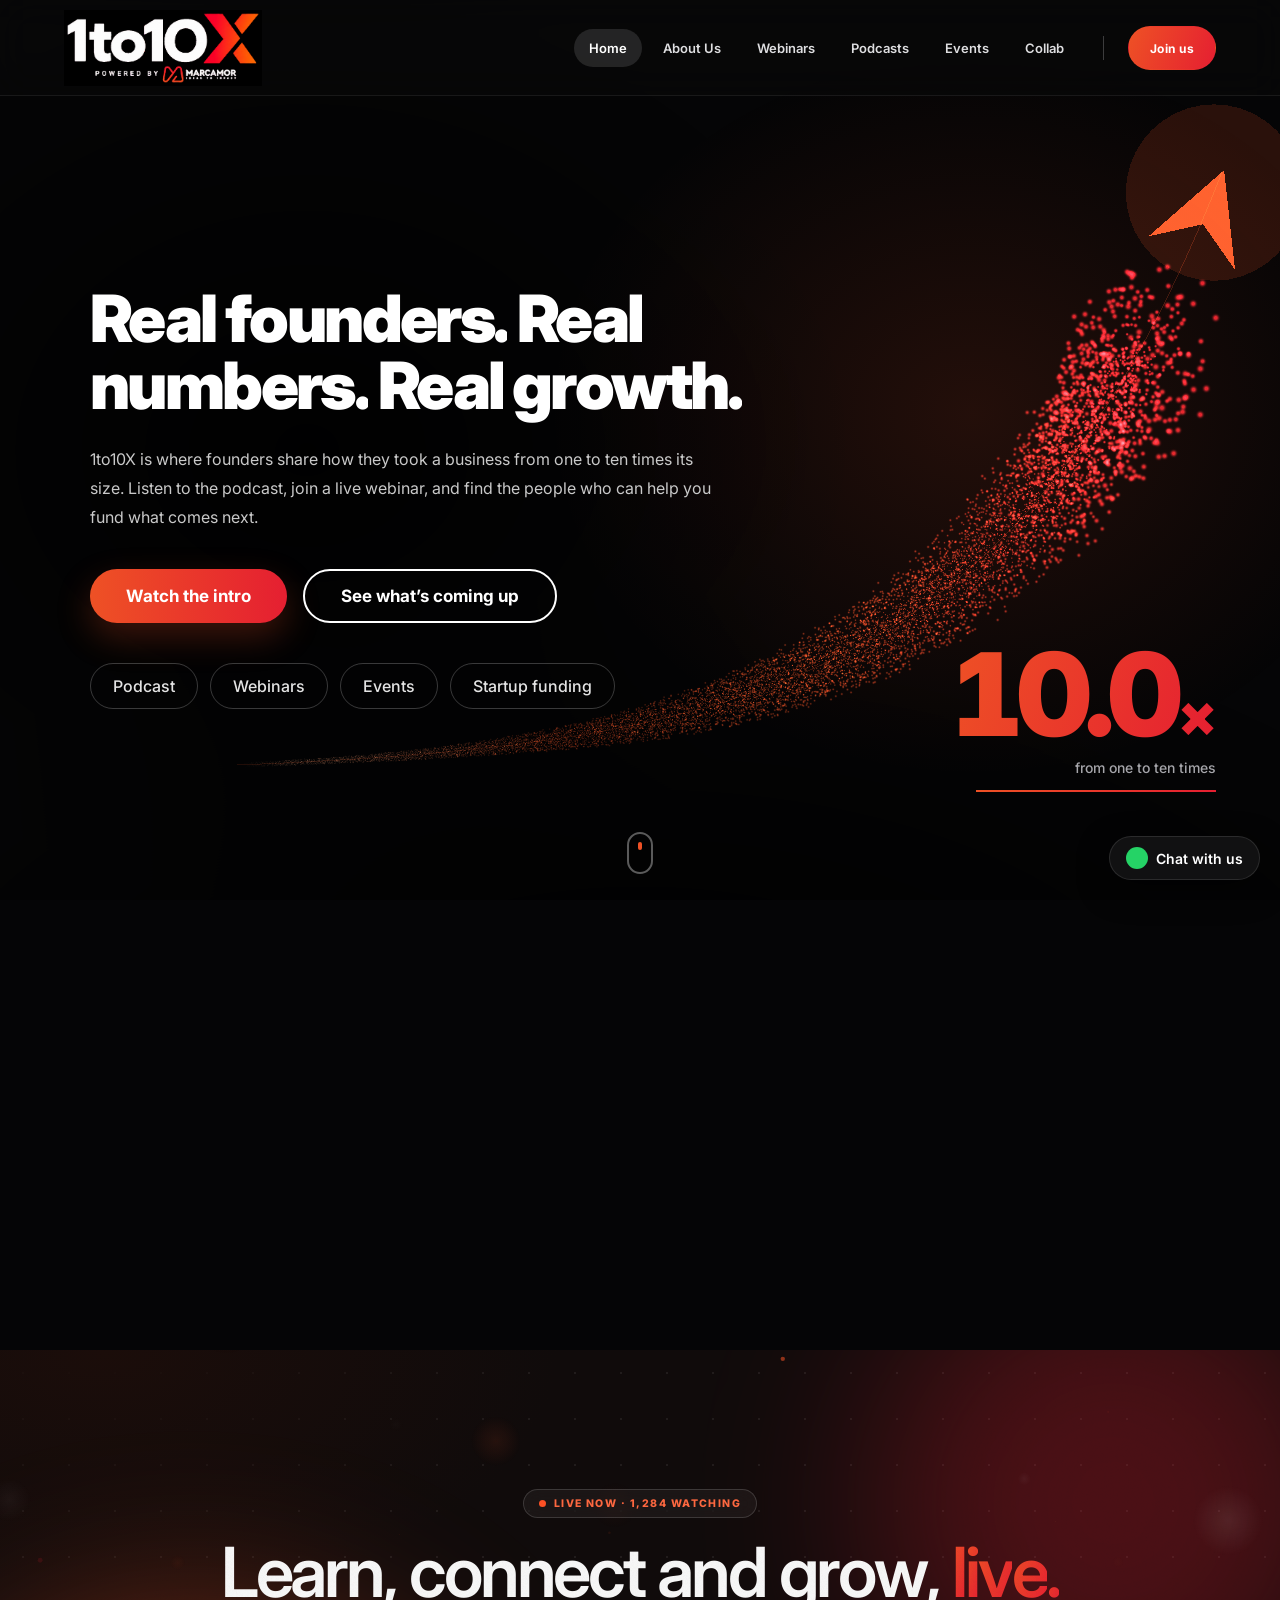
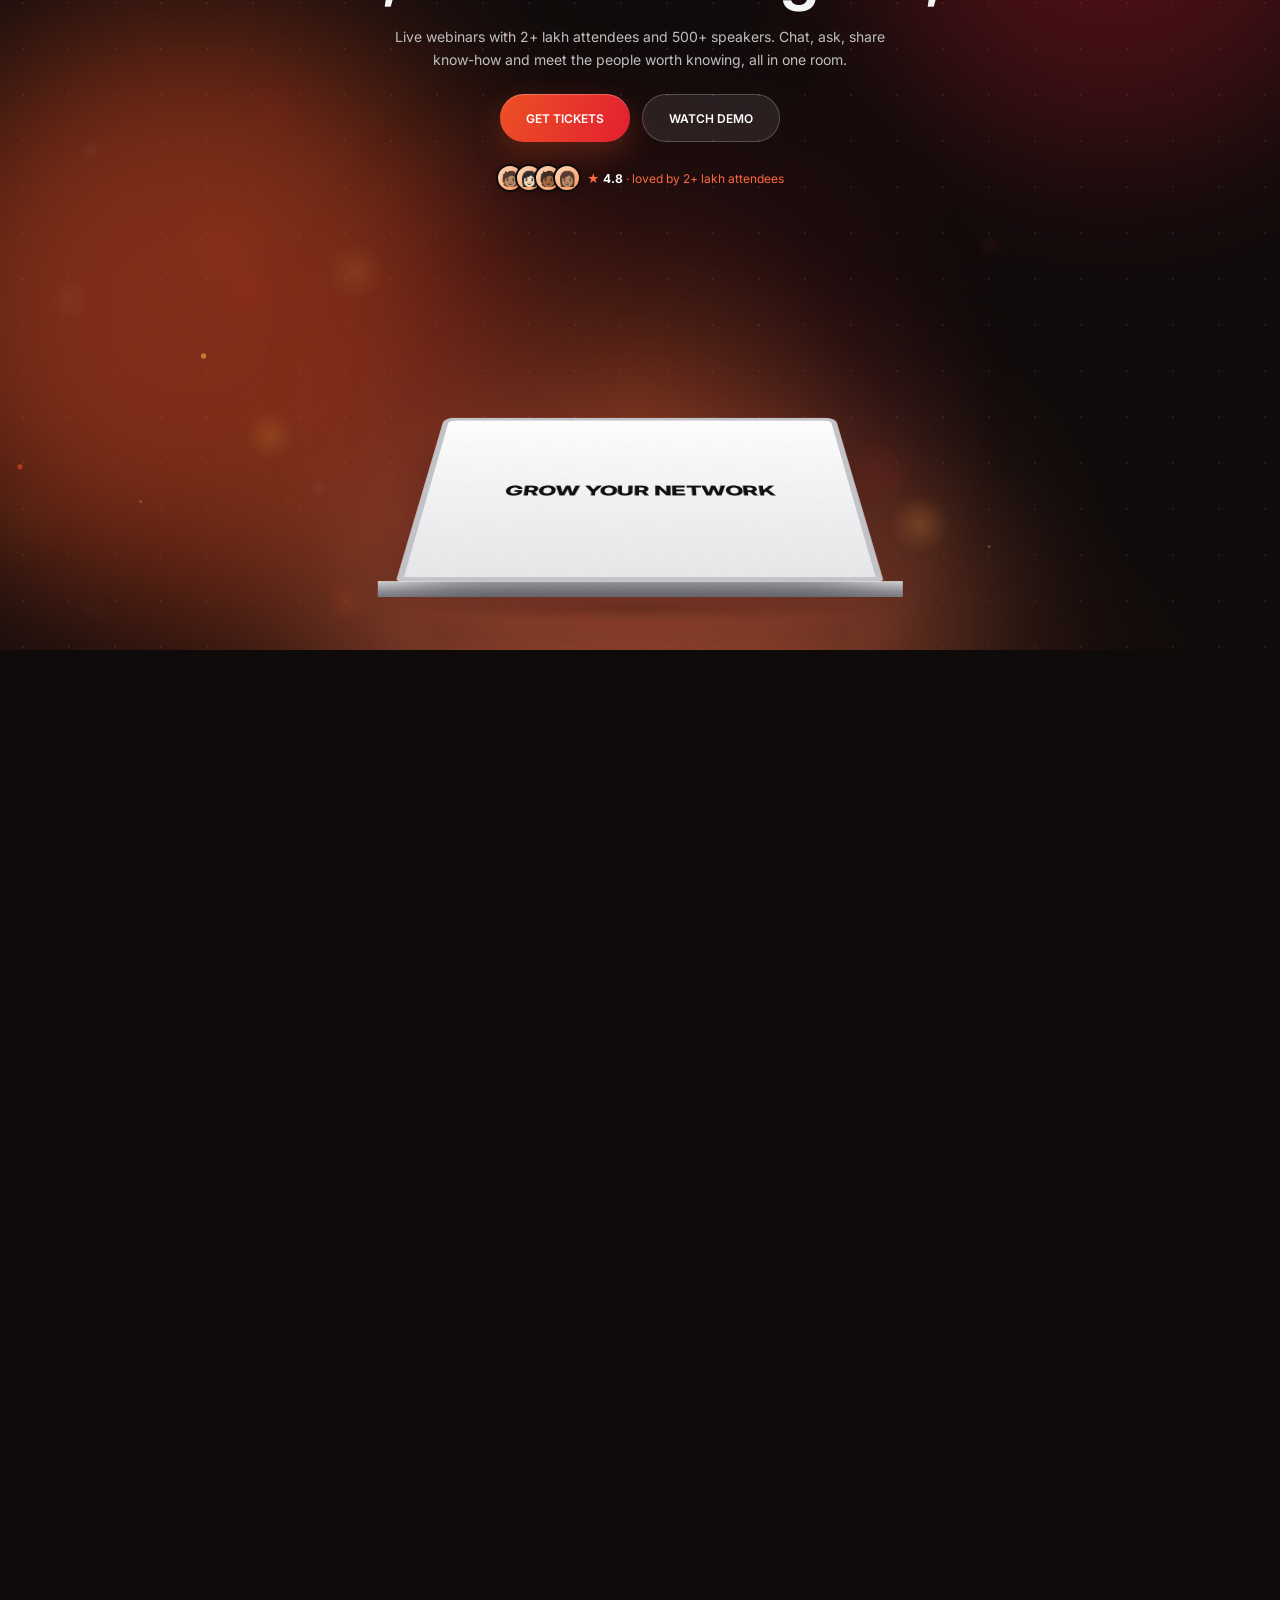
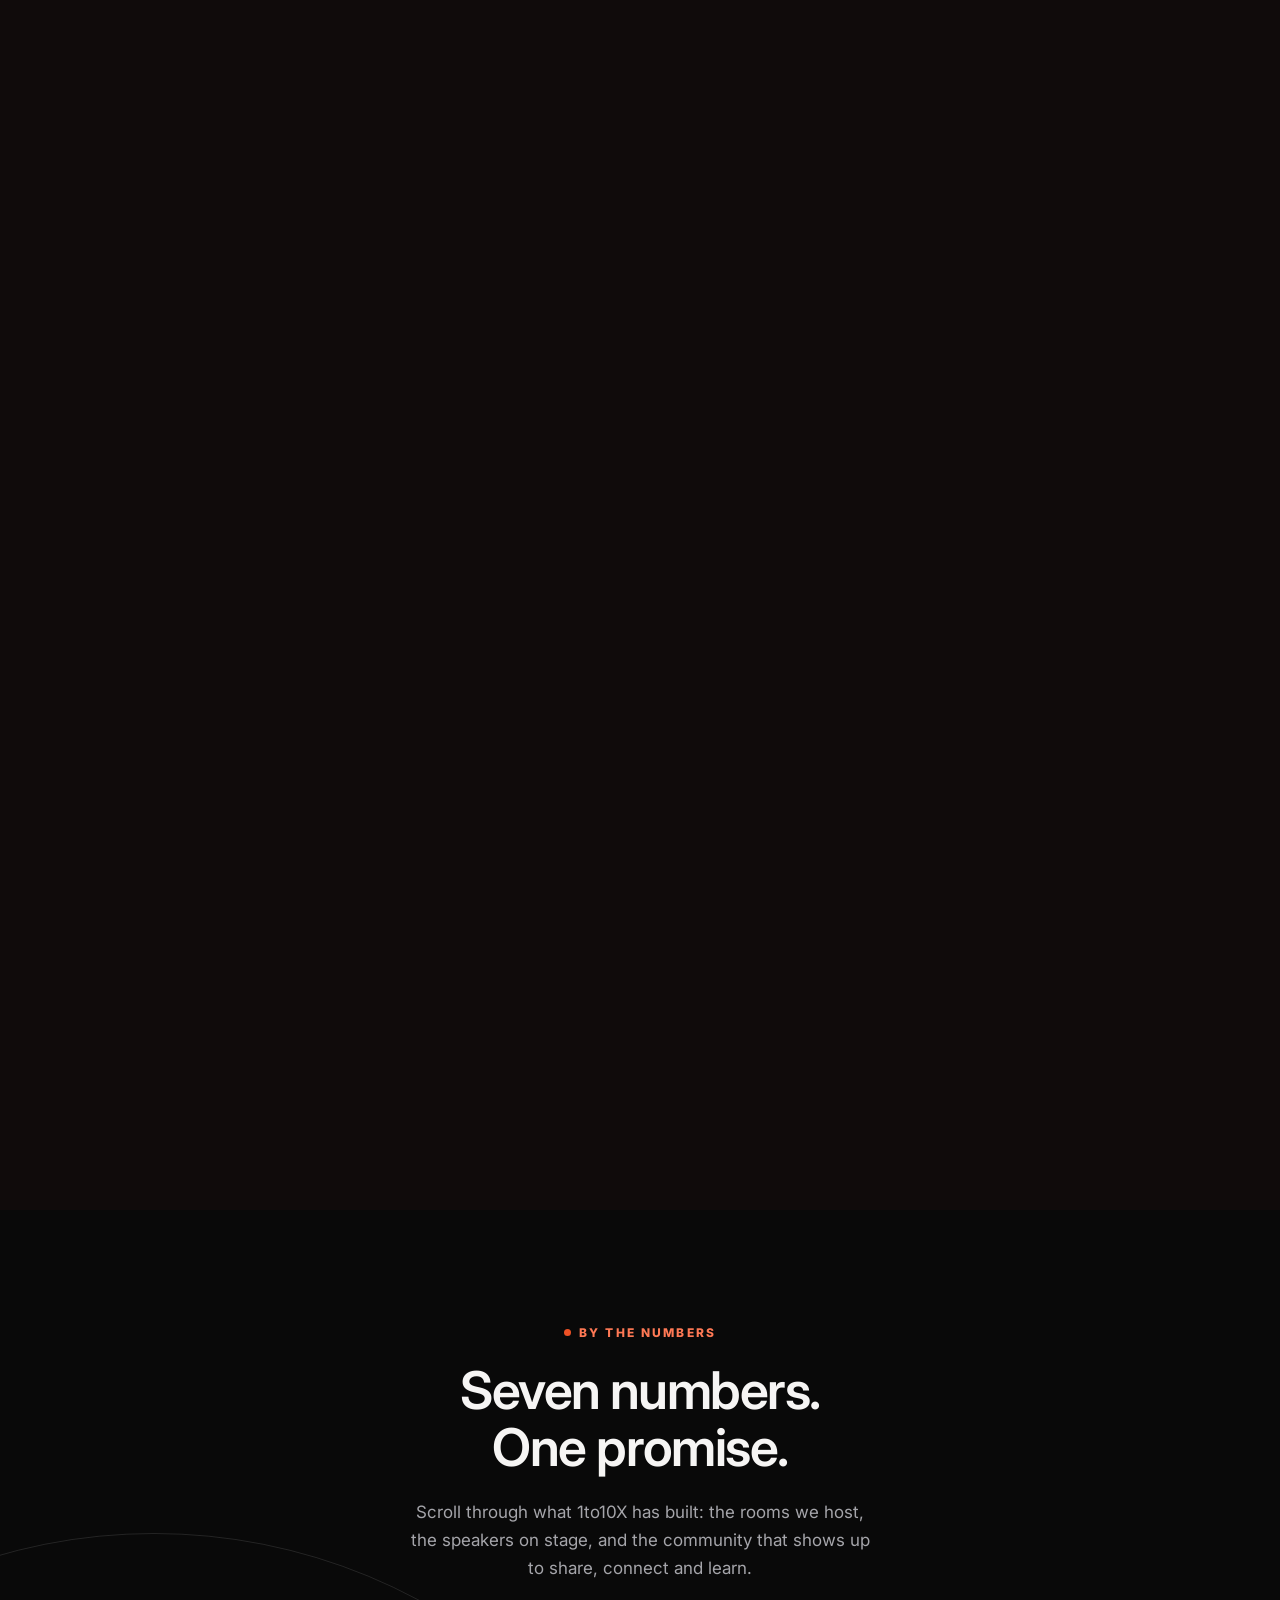
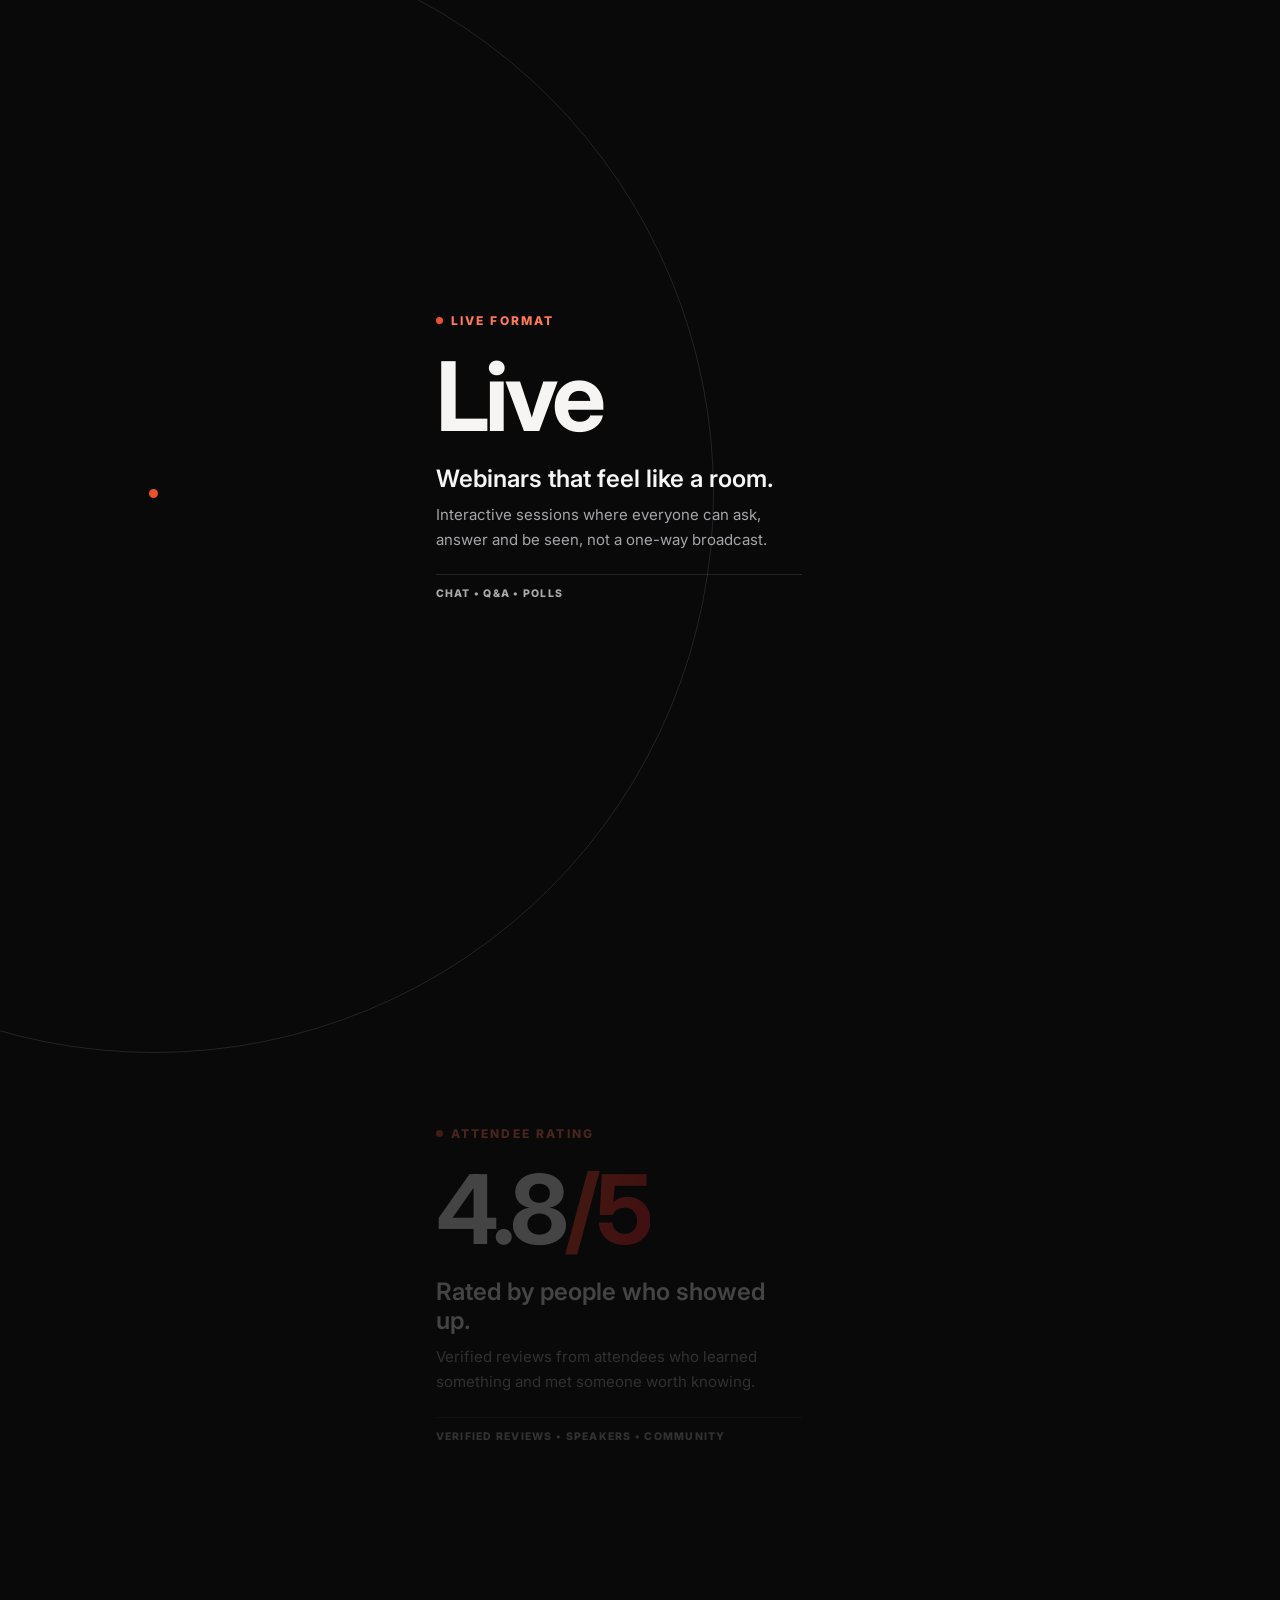
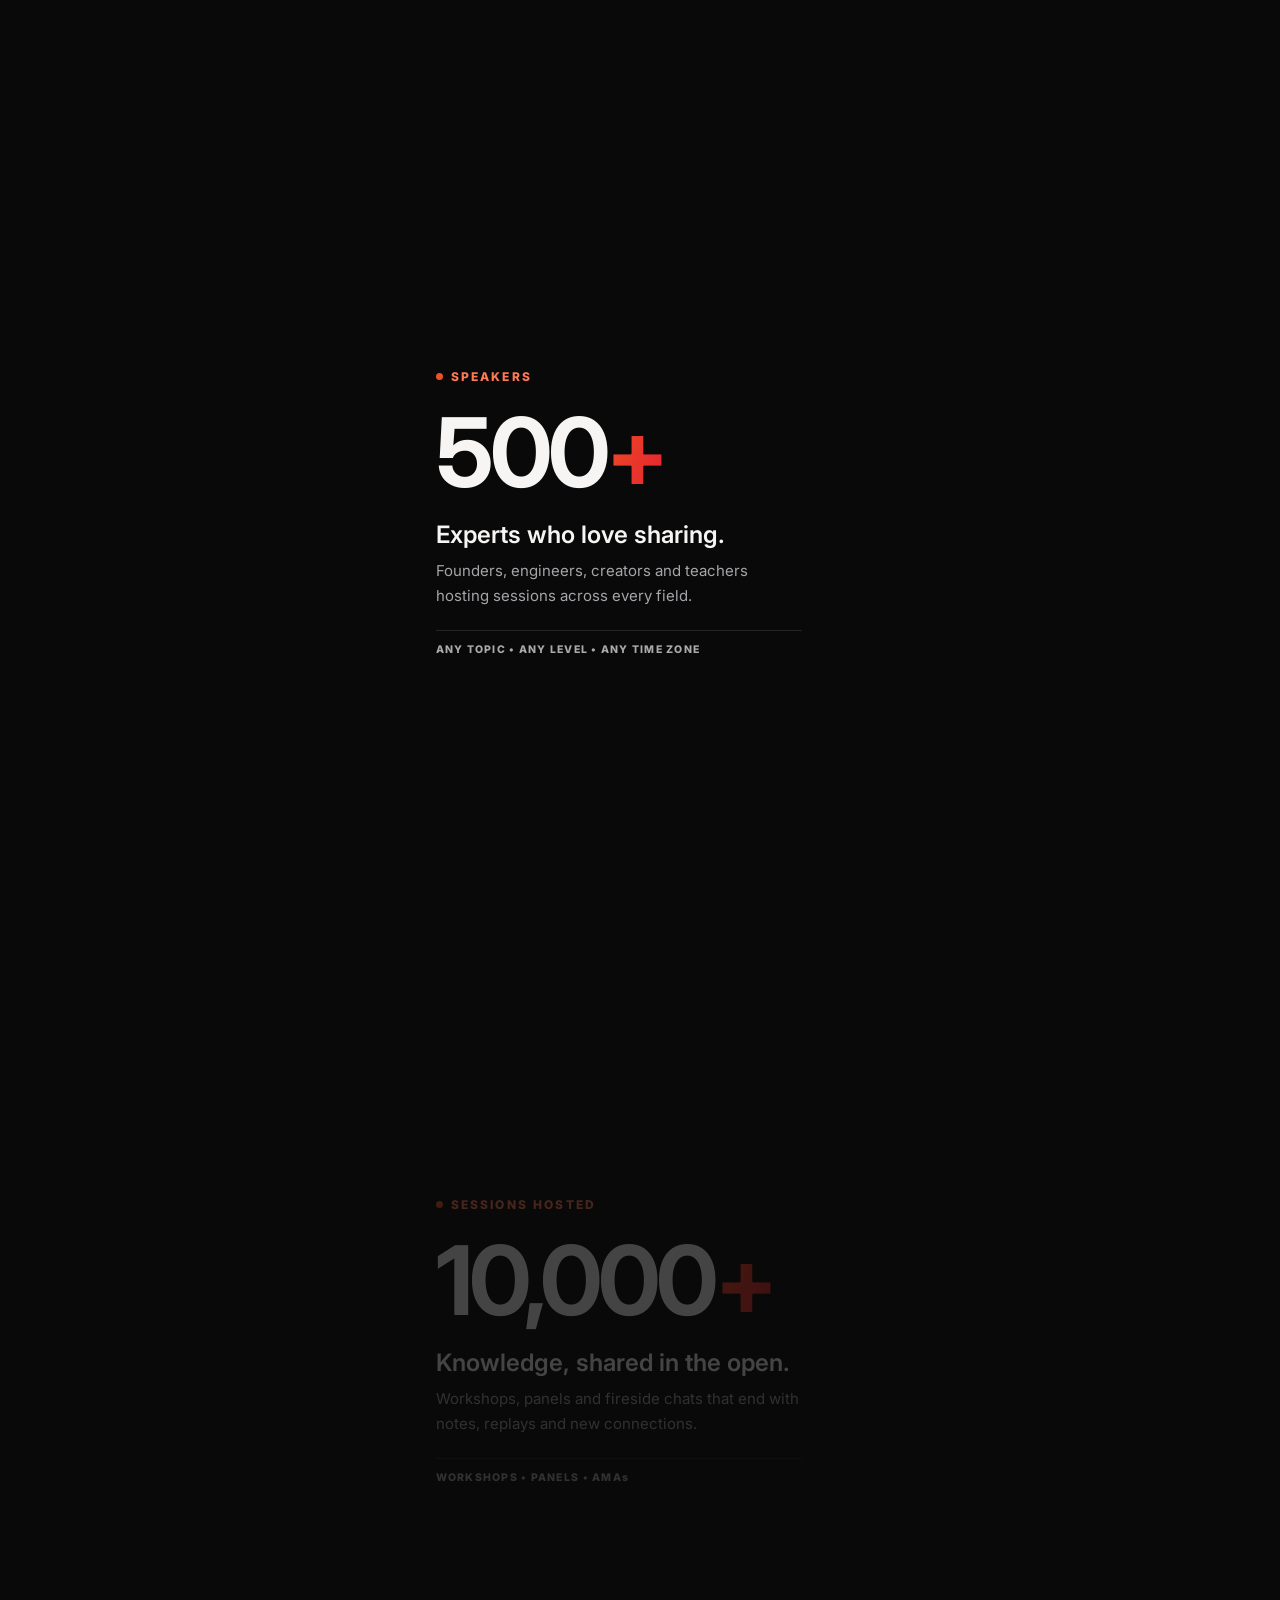
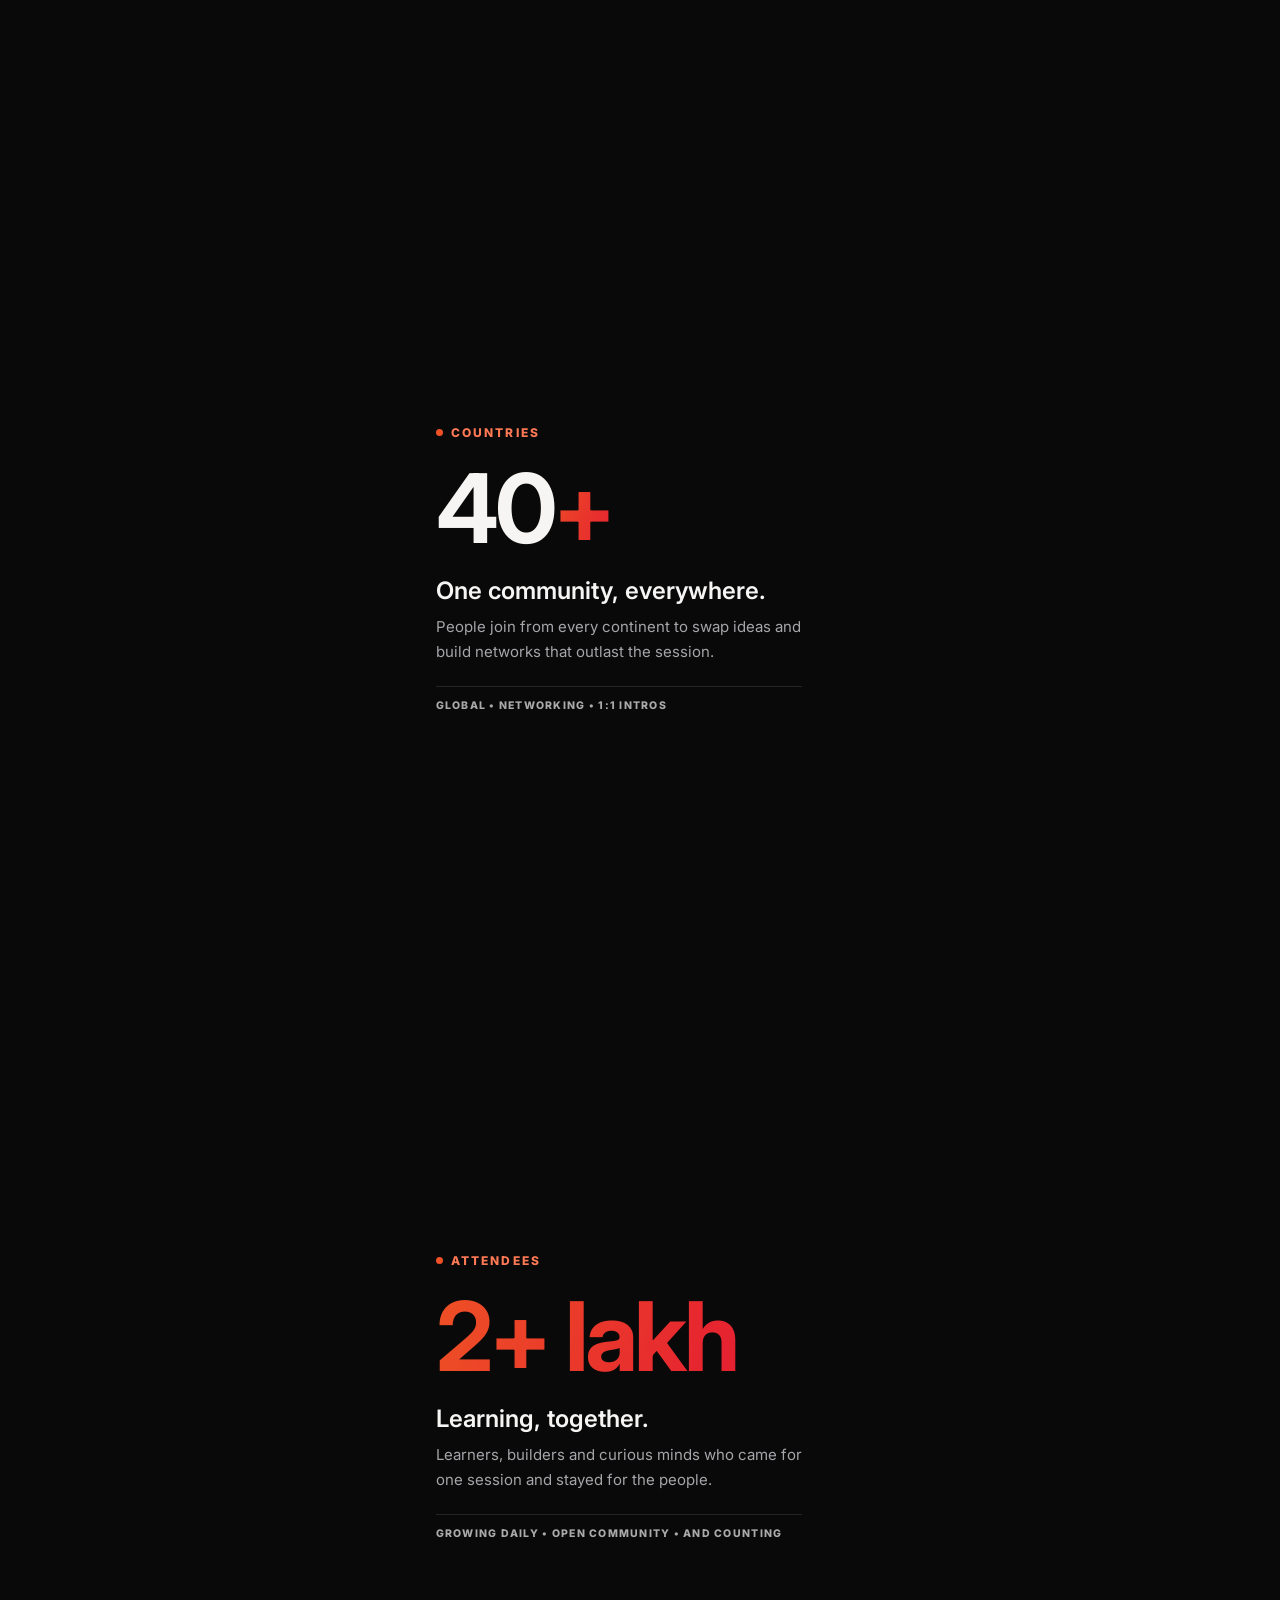
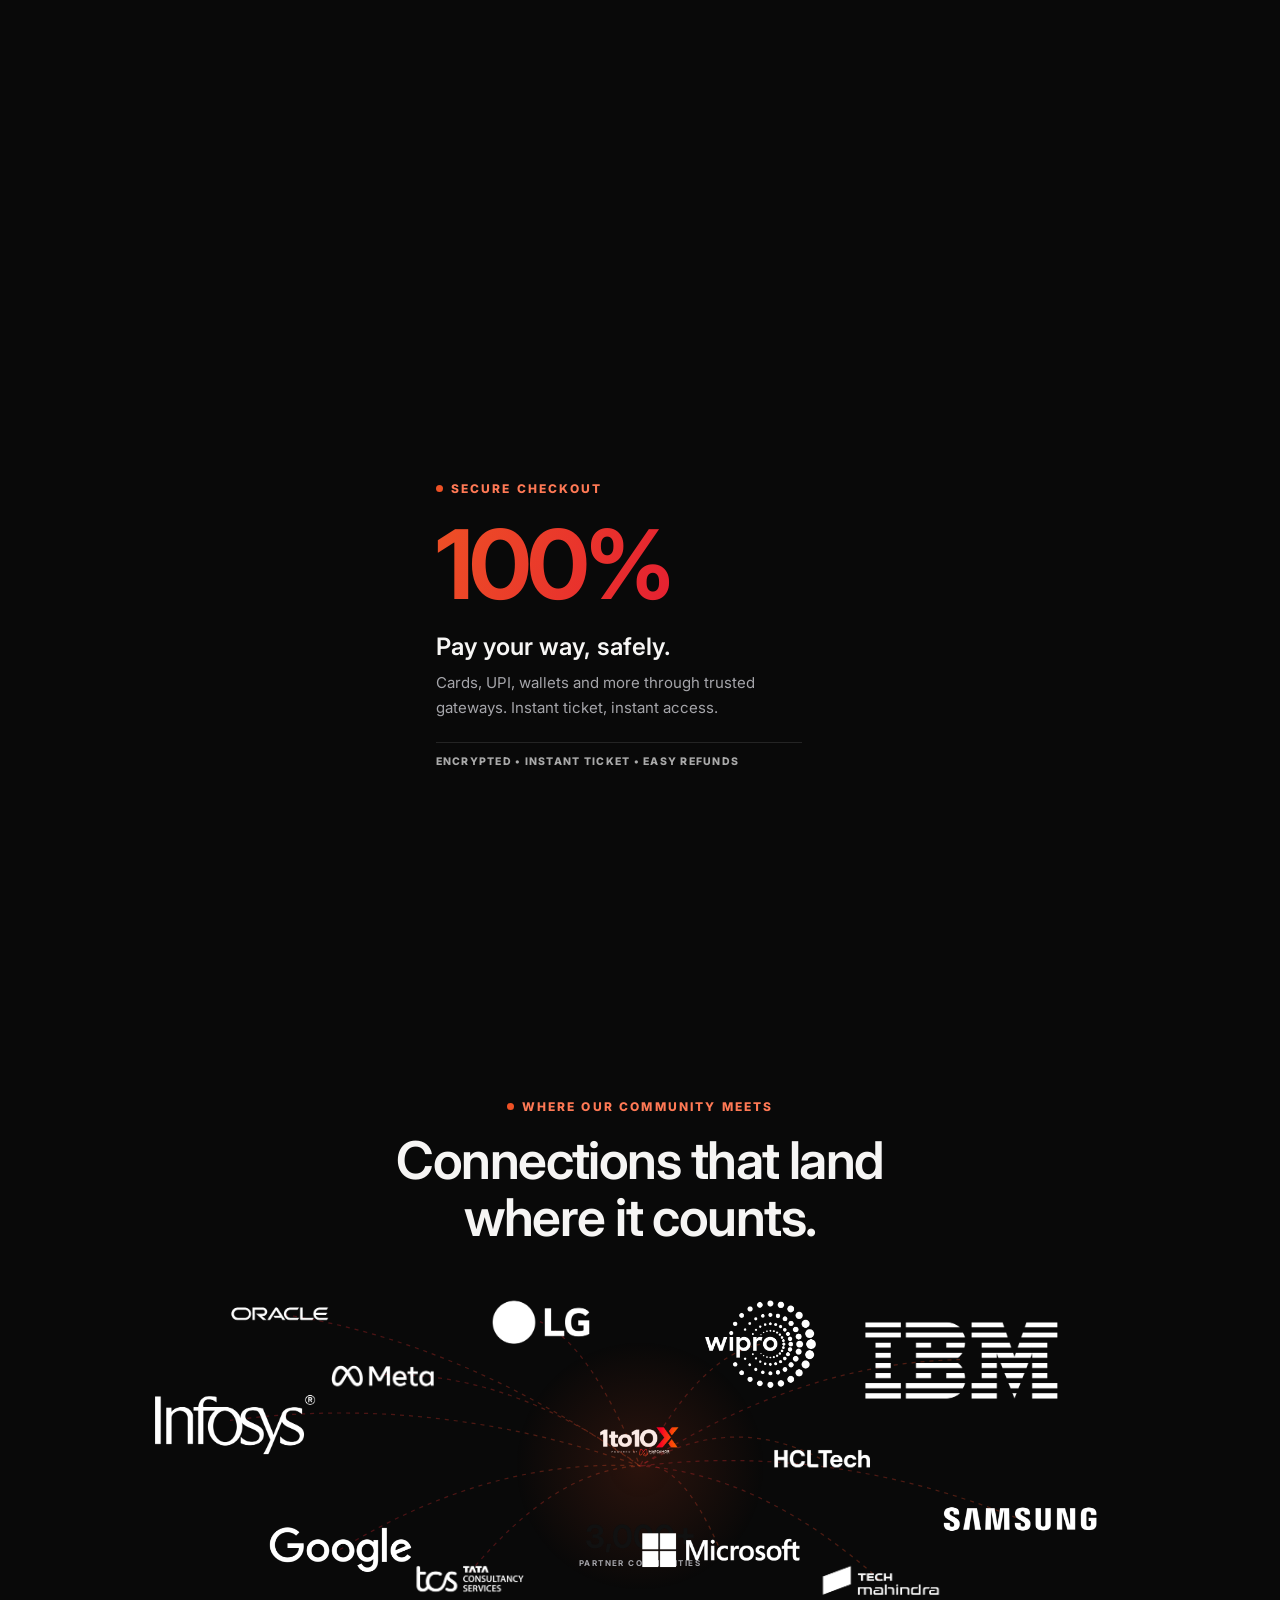
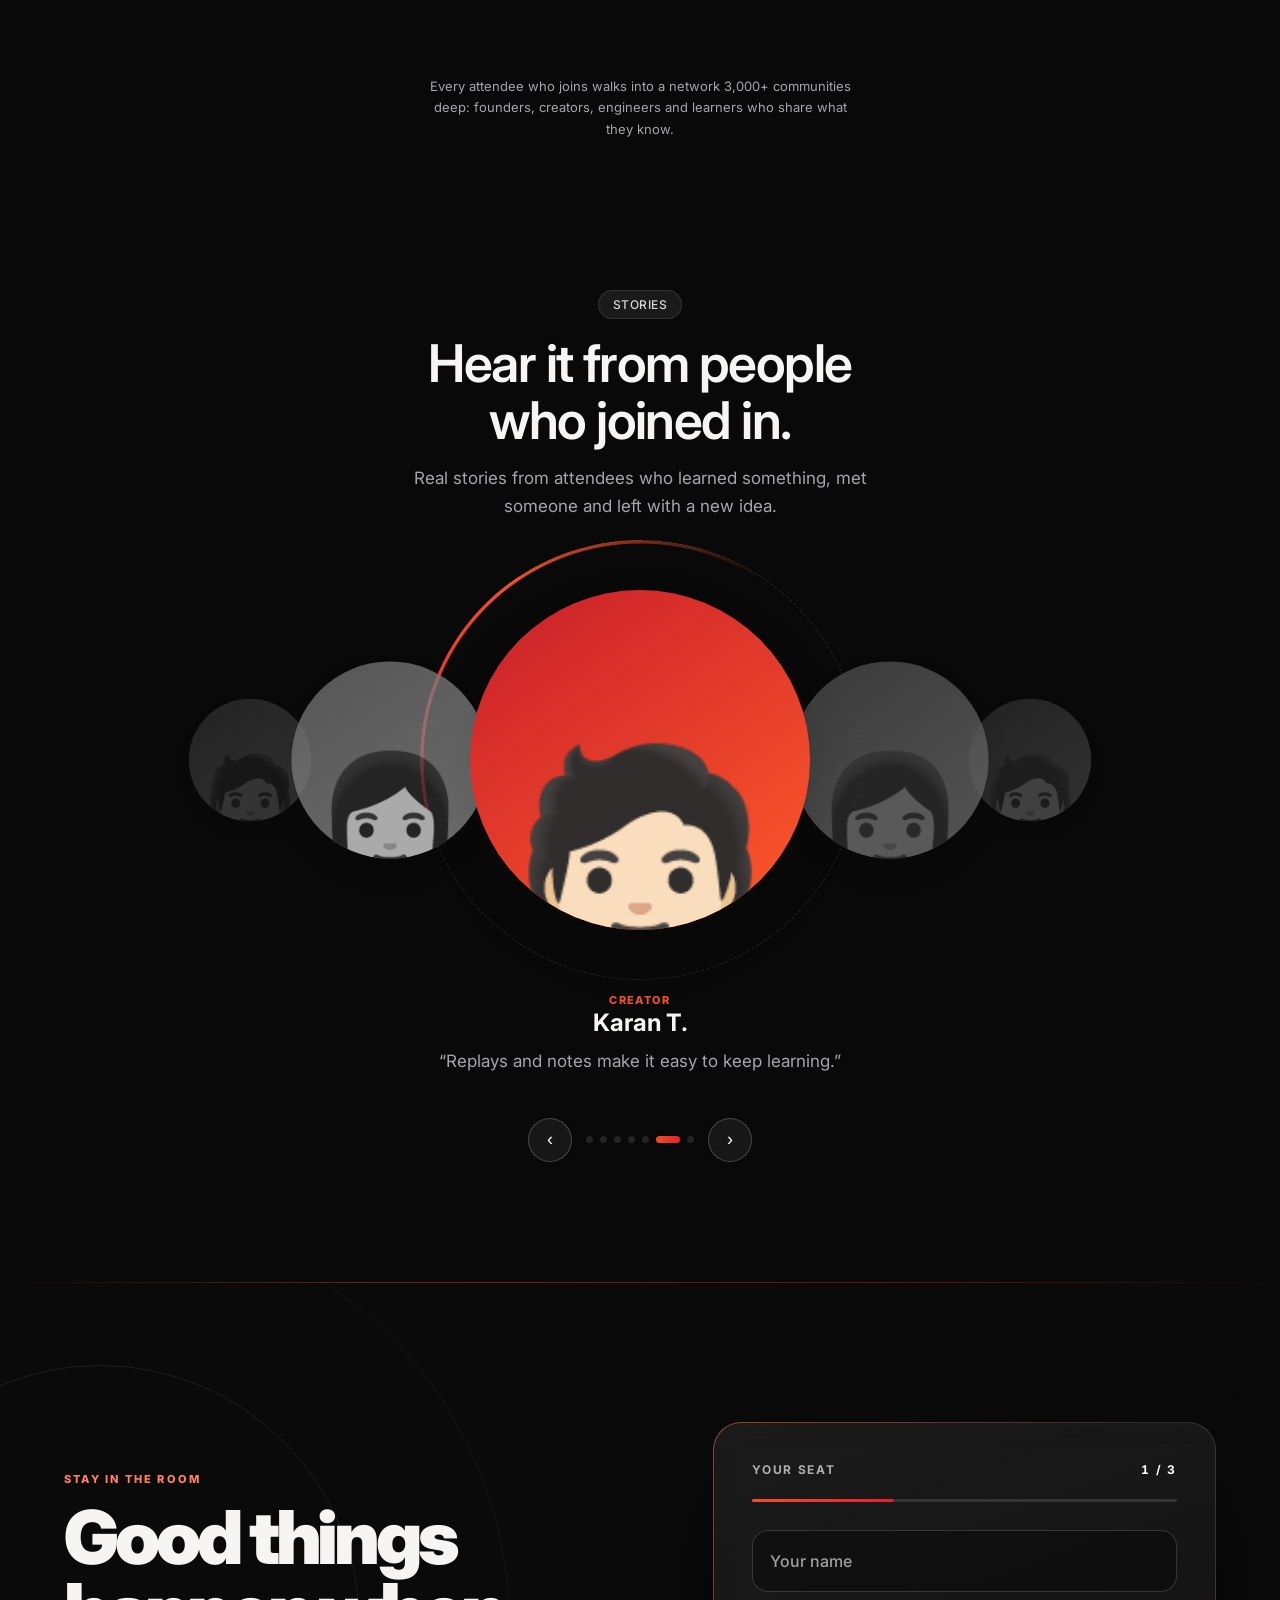
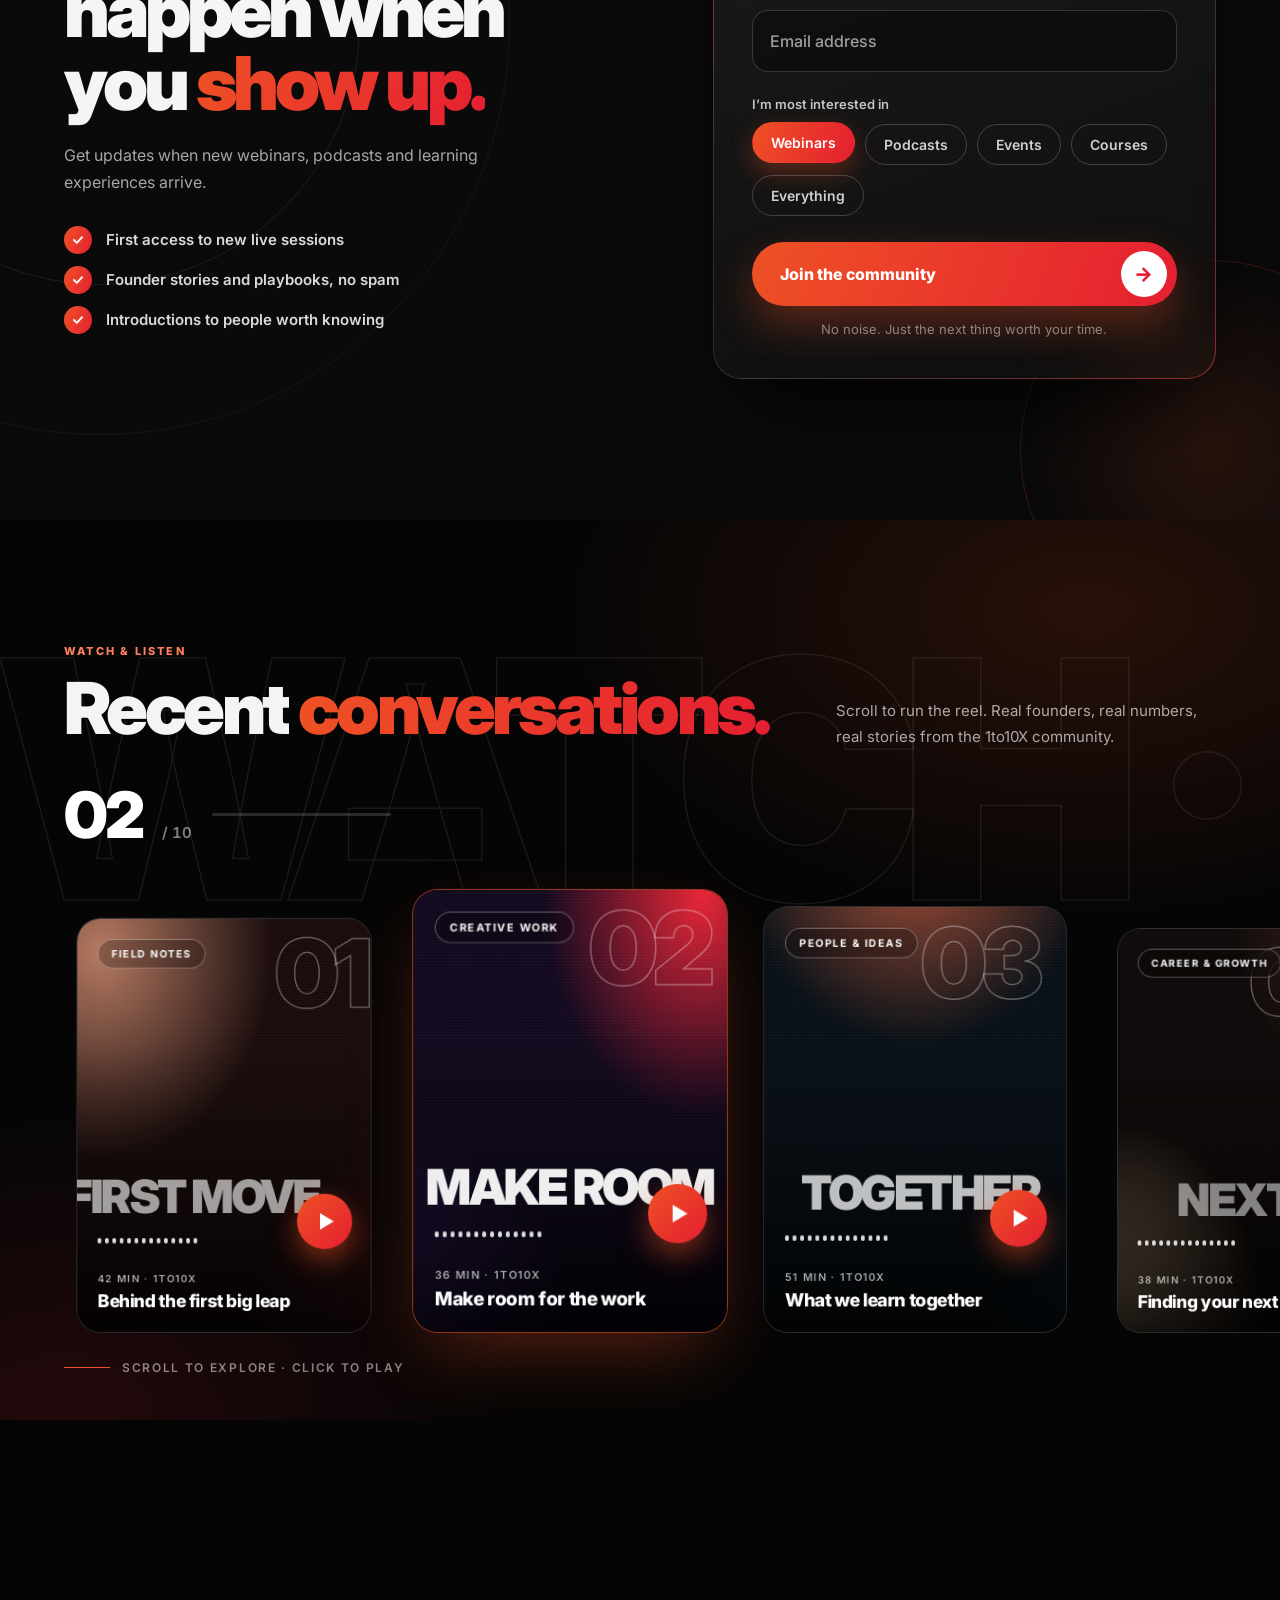
==== html/index.html @ cdd8c56f "Initial commit - 1to10X website" ====
<!DOCTYPE html>
<html lang="en"><head><meta charset="utf-8">
<meta name="viewport" content="width=device-width, initial-scale=1, viewport-fit=cover">
<title>1to10X | Live Learning by Marcamor</title>
<meta name="description" content="Learn live with 1to10X, Marcamor's community for expert-led webinars, practical ideas and lasting connections.">
<link rel="stylesheet" href="https://fonts.googleapis.com/css2?family=Inter:wght@100..900&display=swap">
<link rel="stylesheet" href="../css/index.css">
<link rel="stylesheet" href="../css/footer.css">
<link rel="stylesheet" href="../css/blog.css">
<link rel="stylesheet" href="../css/immersive.css">
<link rel="stylesheet" href="../css/theme.css">
<link rel="stylesheet" href="../css/commerce.css">
<link rel="stylesheet" href="../css/testimonials.css">
<link rel="stylesheet" href="../css/faq.css">
<link rel="stylesheet" href="../css/sections.css">
<link rel="stylesheet" href="../css/recent.css">
<link rel="stylesheet" href="../css/join.css">
<script type="importmap">{ "imports": { "three": "../vendor/three.module.js" } }</script></head><body class="home-page">
<header>
    <div class="hw"><a href="#hero" class="lg"><img src="../Assests/1to10x-Logo-wide.png" alt="1to10X"></a>
<div class="nv">
    <div class="nl">
        <a href="index.html">Home</a>
        <a href="about.html">About Us</a>
        <a href="webinars.html">Webinars</a>
        <a href="podcasts.html">Podcasts</a>
        <a href="events.html">Events</a>
<a href="collab.html">Collab</a>
     </div>
     <span class="sep"></span><a class="gb" href="index.html#join">Join us </a></div>
<button id="mb" class="hm" aria-label="Menu"><svg width="30" height="30" viewBox="0 0 24 24" fill="none" stroke="#fff" stroke-width="2" stroke-linecap="round"><path d="M4 7h16M4 12h16M4 17h16"/></svg></button></div></header>
<nav id="menu"><a class="r" href="index.html">Home<span>›</span></a><a class="r" href="about.html">About Us<span>›</span></a><a class="r" href="webinars.html">Webinars<span>›</span></a><a class="r" href="podcasts.html">Podcasts<span>›</span></a><a class="r" href="events.html">Events<span>›</span></a><a class="r" href="collab.html">Collab<span>›</span></a><a class="gb" href="index.html#join">Join the community</a></nav>
<a class="wa" href="#"><i></i>Chat with us</a>

<section class="h0 gl-pending" id="h0">
  <div class="h0s">
    <canvas id="h0c" aria-hidden="true"></canvas>
    <div class="h0v"></div>
 
    <div class="h0w" id="h0w">
      <div class="h0t">
        <h1>Real founders. Real numbers. Real growth.</h1>
        <p>1to10X is where founders share how they took a business from one to ten times its size. Listen to the podcast, join a live webinar, and find the people who can help you fund what comes next.</p>
        <div class="h0b">
          <a class="h0p" href="#hero" id="h0watch">Watch the intro</a>
          <a class="h0o" href="#recent-videos">See what’s coming up</a>
        </div>
        <ul class="h0g">
          <li>Podcast</li><li>Webinars</li><li>Events</li><li>Startup funding</li>
        </ul>
      </div>
    </div>
 
    <div class="h0x" role="img" aria-label="Growth multiplier"><b id="h0xv">1.0</b><span>from one to ten times</span><i id="h0xbar"><u></u></i></div>
    <a class="h0c" href="#hero" aria-label="Scroll down"><i></i></a>
  </div>
</section>



<section class="hero" id="hero"><div class="hs"><div class="aur"><i></i><i></i><i></i></div><canvas id="hp"></canvas><div class="spot" id="spot"></div><div class="hfx" id="hfx"></div><div class="hfade" id="hfade"></div>



<div class="ht" id="ht"><div class="live"><i></i>LIVE NOW · 1,284 WATCHING</div><h1>Learn, connect and grow, live.</h1><p>Live webinars with 2+ lakh attendees and 500+ speakers. Chat, ask, share know-how and meet the people worth knowing, all in one room.</p>
<div class="hbt"><a class="btn" href="#" onclick="openPay(1);return false" style="margin:0">Get tickets</a><a class="btn wh" href="#recent-videos">Watch demo <b>▶</b></a></div><div class="trust"><span class="av">🧑🏽</span><span class="av">👩🏻</span><span class="av">🧑🏾</span><span class="av">👩🏽</span><span style="margin-left:6px">★ <b style="color:#fff">4.8</b> · loved by 2+ lakh attendees</span></div></div>
<div class="hl" id="hl"><div class="glow"></div><div class="lw" id="lw"><div class="lid" id="lid"><div class="hsc light" id="hsc"><span></span></div><div class="gls"></div></div><div class="hbase"></div></div><div class="hsh"></div><div class="refl"></div></div>
</div></section>
<section class="intro"><div class="eyebrow" style="justify-content:center">By the numbers</div>
<h2>Seven numbers.<br>One promise.</h2>
<p class="sub">Scroll through what 1to10X has built: the rooms we host, the speakers on stage, and the community that shows up to share, connect and learn.</p></section>

<section class="stats" id="stats"><div class="wheel"><div class="arcl"></div><i class="dt"></i><span class="wn">01</span><span class="wn">02</span><span class="wn">03</span><span class="wn">04</span><span class="wn">05</span><span class="wn">06</span><span class="wn">07</span></div></section>

<section class="net" id="net2"><div class="eyebrow" style="justify-content:center">Where our community meets</div><h2>Connections that land<br>where it counts.</h2>
<div class="nw" id="nw"><svg id="nsv" viewBox="0 0 1000 380"></svg><div class="ctr"><img id="nimg" alt="" src="../Assests/1to10x-Logo.png"><b id="ncount">0+</b><small>PARTNER COMMUNITIES</small></div></div>
<p class="sub" style="max-width:440px;margin:0 auto;font-size:13px">Every attendee who joins walks into a network 3,000+ communities deep: founders, creators, engineers and learners who share what they know.</p></section>

<section class="jr" id="jr"><div class="c head"><span class="chip">STORIES</span><h2 style="margin-top:16px">Hear it from people<br>who joined in.</h2><p class="sub" style="margin:14px auto 0;max-width:520px">Real stories from attendees who learned something, met someone and left with a new idea.</p></div>
<div class="cs" id="cs"><div class="orbit"></div><div class="arc" id="arc"></div></div>
<div class="cap" id="cap"><small id="crole"></small><h3 id="cname"></h3><p class="sub" id="cq"></p></div>
<div class="ctl"><button id="pv" aria-label="Previous">‹</button><div class="dots" id="dots"></div><button id="nx" aria-label="Next">›</button></div></section>

<section class="jn" id="join" aria-labelledby="jn-title">
<div class="jn-bg" aria-hidden="true"><i></i><i></i><i></i></div>
<div class="jn-wrap">
<div class="jn-copy"><span class="experience-kicker">STAY IN THE ROOM</span><h2 id="jn-title">Good things happen when you <em>show up.</em></h2><p>Get updates when new webinars, podcasts and learning experiences arrive.</p>
<ul class="jn-perks"><li>First access to new live sessions</li><li>Founder stories and playbooks, no spam</li><li>Introductions to people worth knowing</li></ul></div>
<form class="jn-form" data-form="subscribe" data-success="You’re on the list. Watch your inbox." novalidate>
<div class="jn-top"><span>Your seat</span><b>0 / 3</b></div><div class="jn-prog"><i></i></div>
<div class="jn-fld"><input id="join-name" name="name" autocomplete="name" placeholder=" " required><label for="join-name">Your name</label></div>
<div class="jn-fld"><input id="join-email" name="email" type="email" autocomplete="email" placeholder=" " required><label for="join-email">Email address</label></div>
<fieldset class="jn-chips"><legend>I’m most interested in</legend><div>
<label><input type="radio" name="interest" value="Webinars" checked><span>Webinars</span></label>
<label><input type="radio" name="interest" value="Podcasts"><span>Podcasts</span></label>
<label><input type="radio" name="interest" value="Events"><span>Events</span></label>
<label><input type="radio" name="interest" value="Courses"><span>Courses</span></label>
<label><input type="radio" name="interest" value="All 1to10X updates"><span>Everything</span></label></div></fieldset>
<button type="submit" data-label="Join the community">Join the community</button>
<p class="form-note">No noise. Just the next thing worth your time.</p></form></div></section>

<section class="rvx" id="recent-videos" aria-labelledby="rv-title">
<div class="rv-pin">
<div class="rv-ghost" aria-hidden="true">WATCH · LISTEN · GROW</div>
<div class="rv-head">
<div><span class="experience-kicker">WATCH &amp; LISTEN</span><h2 id="rv-title">Recent <em>conversations.</em></h2></div>
<p>Scroll to run the reel. Real founders, real numbers, real stories from the 1to10X community.</p>
<div class="rv-meter" aria-live="polite"><b id="rv-num">01</b><span id="rv-total">/ 10</span><i><u id="rv-bar"></u></i></div>
</div>
<div class="rv-track" id="rv-track" aria-label="Recent video conversations"></div>
<div class="rv-hint"><i></i>Scroll to explore · click to play</div>
<div class="rv-cursor" id="rv-cursor" aria-hidden="true">PLAY</div>
</div>
</section>

<section class="sx" id="upcoming" aria-labelledby="up-title"><div class="sx-wrap">
<div class="sx-head"><div><span class="experience-kicker">WHAT'S NEXT</span><h2 id="up-title">Pick your next session.</h2></div><p>Podcast recordings, webinars, events and collabs all start here. Choose a format and jump in.</p></div>
<div class="up-tabs" id="up-tabs" role="group" aria-label="Filter sessions" style="margin-bottom:28px"></div>
<div class="up-board" id="up-board"></div><p id="up-live" class="sr-only" role="status" aria-live="polite" style="position:absolute;width:1px;height:1px;overflow:hidden;clip:rect(0 0 0 0)"></p>
</div></section>

<section class="tm" id="voices" data-tm="general,podcast,webinars" aria-label="Testimonials"></section>

<section class="bk" id="blog" data-blog data-tag="" aria-labelledby="bk-title">
<div class="bk-marq" aria-hidden="true"><div class="bk-row"></div></div>
<div class="bk-pin"><div class="bk-left"><span class="experience-kicker">FROM THE BLOG</span><h2 id="bk-title">Stories worth <em>the read.</em></h2><p>Lessons, numbers and behind-the-scenes notes from the founders and the team.</p><div class="bk-count" aria-live="polite"><b>01</b><span>/ 06</span></div><div class="bk-dots" aria-hidden="true"></div></div>
<div class="bk-deck" aria-label="Blog stories"></div></div></section>

<section class="faq" id="faq" aria-labelledby="faq-title">
  <div class="faq-wrap">
    <aside class="faq-side">
      <span class="experience-kicker">FAQ</span>
      <h2 class="faq-title" id="faq-title">Questions, <em>answered.</em></h2>
      <div class="faq-art" aria-hidden="true">
        <svg viewBox="0 0 400 520">
          <defs><linearGradient id="faqGrad" x1="0" y1="0" x2="1" y2="1"><stop offset="0" stop-color="#ee5125"/><stop offset="1" stop-color="#e51f31"/></linearGradient></defs>
          <g class="orbit-g"><circle class="orbit" cx="200" cy="260" r="210"/><circle class="sat" cx="200" cy="50" r="7"/></g>
          <g class="orbit-g"><circle class="orbit" cx="200" cy="260" r="165"/><circle class="sat" cx="365" cy="260" r="5" style="fill:#ee5125"/></g>
          <path class="q-ghost" d="M118 160C118 84 190 50 250 68C318 90 336 168 286 224C250 264 208 284 208 346"/>
          <path class="q-stroke" d="M118 160C118 84 190 50 250 68C318 90 336 168 286 224C250 264 208 284 208 346"/>
          <circle class="q-dot" cx="208" cy="432" r="24"/>
        </svg>
      </div>
      <label class="faq-search"><svg viewBox="0 0 24 24"><circle cx="11" cy="11" r="7"/><path d="M20 20l-3.5-3.5"/></svg><input id="faq-search" type="search" placeholder="Search questions…" autocomplete="off" aria-label="Search FAQ"><kbd>/</kbd></label>
      <div class="faq-chips" role="group" aria-label="Filter questions"></div>
      <div class="faq-help">Still curious? <button type="button" data-open-contact>Talk to us →</button></div>
    </aside>
    <div class="faq-list" id="faq-list"></div>
  </div>
  <div class="faq-marquee" aria-hidden="true">
    <div class="faq-row"><span>Webinars</span><span>Podcasts</span><span>Events</span><span>Funding</span><span>Community</span></div>
    <div class="faq-row r2"><span>Learn</span><span>Share</span><span>Connect</span><span>Grow</span><span>1 → 10X</span></div>
  </div>
</section>

<footer class="ft" id="foot"><div class="fw">
<div class="ftop"><img src="../Assests/1to10x-Logo-wide.png" alt="1to10X powered by Marcamor" class="fl2"></div>
<div class="frow"><div><p class="fh">Follow Us:</p><div class="soc"><a href="#" class="so"><svg width="16" height="16" viewBox="0 0 24 24" fill="none" stroke="#fff" stroke-width="2" stroke-linecap="round" stroke-linejoin="round"><path d="M18 2h-3a5 5 0 0 0-5 5v3H7v4h3v8h4v-8h3l1-4h-4V7a1 1 0 0 1 1-1h3z"/></svg></a><a href="#" class="so"><svg width="16" height="16" viewBox="0 0 24 24" fill="none" stroke="#fff" stroke-width="2" stroke-linecap="round" stroke-linejoin="round"><rect x="2" y="2" width="20" height="20" rx="5"/><circle cx="12" cy="12" r="4"/><path d="M17.5 6.5h.01"/></svg></a><a href="#" class="so"><svg width="16" height="16" viewBox="0 0 24 24" fill="none" stroke="#fff" stroke-width="2" stroke-linecap="round" stroke-linejoin="round"><path d="M16 8a6 6 0 0 1 6 6v7h-4v-7a2 2 0 0 0-4 0v7h-4v-7a6 6 0 0 1 6-6zM2 9h4v12H2zM4 2a2 2 0 1 1 0 4 2 2 0 0 1 0-4z"/></svg></a></div></div>
<div class="locs"><a href="https://maps.google.com?q=Hyderabad" target="_blank"><b>🇮🇳</b><div><p class="lh">India</p><p>Hyderabad, Telangana 500081.</p></div></a><a href="https://maps.google.com?q=San+Francisco" target="_blank"><b>🇺🇸</b><div><p class="lh">United States</p><p>166 Geary St STE 1500 Suite #327, San Francisco, California 94108.</p></div></a><a href="https://maps.google.com?q=London" target="_blank"><b>🇬🇧</b><div><p class="lh">United Kingdom</p><p>kensington heights, Sheepcote Rd, Harrow HA1 2LW, United Kingdom.</p></div></a></div></div>
<div class="fd"></div>
<div class="fcols"><div><h4 class="ftl">Quick Links</h4><ul><li><a href="#hero">Home</a></li><li><a href="#hero">Webinars</a></li><li><a href="#stats">About Us</a></li><li><a href="#faq">FAQ</a></li><li><a href="#" data-open-contact>Contact Us</a></li></ul></div>
<div><h4 class="ftl">Webinars</h4><ul><li><a href="#hero">Live Sessions</a></li><li><a href="#net2">Networking Rooms</a></li><li><a href="#stats">Host a Webinar</a></li><li><a href="#recent-videos">Replays &amp; Resources</a></li><li><a href="#" onclick="openPay(1);return false">Tickets &amp; Payments</a></li></ul></div>
<div><h4 class="ftl">Company</h4><ul><li><a href="#jr">Stories</a></li><li><a href="#">Careers</a></li><li><a href="#">FAQ</a></li><li><a href="#stats">Speakers</a></li><li><a href="#">Powered by Marcamor</a></li></ul></div>
<div><h4 class="ftl">Contacts</h4><div class="fct"><div>📞 <a href="tel:+919985202223">+91 99852 02223</a></div><div>✉️ <a href="mailto:info@marcamor.com">info@marcamor.com</a></div><div>📍 <span>Hunters Quest, 2nd floor, C9VM+FVW, plot no 36, Vittal Rao Nagar, Madhapur, Hyderabad, Telangana 500081</span></div><a class="gd" href="https://maps.app.goo.gl/FotHruKhkFn8P2sK8" target="_blank">Get Direction →</a></div></div></div>
<div class="fd2"></div><div class="fcity"><span>India:</span><span>Hyderabad</span><span>Chennai</span><span>Bengaluru</span><span>Gurugram</span><span>Mumbai</span></div>
<div class="fd2"></div><div class="fcity"><span>🌐 UNITED STATES</span><span>🌐 UNITED KINGDOM</span></div>
<div class="fd2"></div><div class="fcp">© 2026 All Copyright Reserved by 1to10X, powered by Marcamor.</div>
<svg id="sky" style="display:none"></svg></div></footer>
<canvas id="net" style="position:fixed;inset:0;pointer-events:none;z-index:1"></canvas>
<div id="pay"><div class="pm"><button class="x" onclick="closePay()">×</button><h3>Get your ticket</h3><div class="opt" id="plans"></div><div class="opt" id="gws"></div><input id="em" type="email" placeholder="Email for your ticket"><button class="btn" id="go" style="margin:12px 0 0;width:100%;padding:14px">Pay</button><p class="sub" id="pmsg" style="font-size:12px;margin-top:10px"></p></div></div>
<script src="../vendor/gsap.min.js"></script><script src="../vendor/ScrollTrigger.min.js"></script><script src="../vendor/Flip.min.js"></script><script src="../vendor/lenis.min.js"></script><script src="../js/config.js"></script><script src="../js/catalog.js"></script><script src="../js/index.js"></script><script src="../js/immersive.js"></script><script src="../js/motion.js"></script><script src="../js/commerce.js"></script><script src="../js/mockups.js"></script><script src="../js/testimonials.js"></script><script src="../js/faq.js"></script><script src="../js/sections.js"></script><script type="module" src="../js/scenes/intro.js"></script><script src="../js/recent.js"></script>
<script src="../js/blog.js"></script>
<script src="../js/join.js"></script>
</body></html>
---- css/index.css ----
:root{--ink:#000;--mut:#00000099;--blue:#EE5125;--grad:linear-gradient(to right,#EE5125,#E51F31);--line:#0000001a;--bg:#FFF9F6;box-sizing:border-box;padding-top:env(safe-area-inset-top,0px);padding-bottom:env(safe-area-inset-bottom,0px)}

*{box-sizing:border-box;margin:0}html{scroll-behavior:smooth}
body{font-family:Inter,system-ui,sans-serif;color:var(--ink);background:var(--bg);overflow-x:hidden;background-image:radial-gradient(rgba(0,0,0,.13) 1px,transparent 1.2px);background-size:46px 46px}
section{position:relative}.c{max-width:1100px;margin:auto;padding:0 24px}
.eyebrow{font-size:12px;font-weight:800;letter-spacing:.18em;text-transform:uppercase;display:flex;align-items:center;gap:8px}
.eyebrow:before{content:"";width:7px;height:7px;border-radius:50%;background:var(--blue)}
h2{font-size:clamp(32px,5vw,52px);font-weight:600;letter-spacing:-.03em;line-height:1.1}
p.sub{color:var(--mut);font-size:17px;line-height:1.65}
header{position:fixed;top:env(safe-area-inset-top,0px);left:0;right:0;z-index:50;display:flex;justify-content:space-between;align-items:center;padding:20px 8vw}
.logo{width:34px;height:34px;border-radius:50%;background:#000;color:#fff;display:grid;place-items:center;font-size:11px;font-weight:800}
.pill{border:1px solid var(--line);background:#fff;color:#111;border-radius:99px;padding:9px 16px;font:700 12px Inter;letter-spacing:.1em;cursor:pointer}
.btn{background:linear-gradient(to right,#EE5125,#E51F31);color:#fff;border:0;border-radius:99px;padding:0 24px;height:43px;display:inline-flex;align-items:center;font:600 12px Inter;text-transform:uppercase;cursor:pointer;margin-left:8px}
#menu{position:fixed;inset:0;z-index:40;background:#0b0b0c;color:#fff;display:none;place-content:center;gap:14px;text-align:center;font-size:40px;font-weight:600}
#menu.on{display:grid}#menu a{color:#fff;text-decoration:none}
.wa{position:fixed;right:20px;bottom:calc(20px + env(safe-area-inset-bottom,0px));z-index:50;background:#fff;color:#111;border-radius:99px;padding:10px 16px;font:600 14px Inter;box-shadow:0 6px 24px #0002;display:flex;gap:8px;align-items:center;text-decoration:none}
.wa i{width:22px;height:22px;border-radius:50%;background:#25d366;display:inline-block}
.intro{text-align:center;padding:150px 24px 60px}.intro h2{margin:22px 0}.intro p{max-width:460px;margin:auto}
/* stats */
.stats{position:relative}.wheel{position:sticky;top:0;height:0;z-index:2}



.stat{min-height:92vh;display:flex;align-items:center;opacity:.25;transition:.5s}.stat.on{opacity:1}
.stat .c{width:100%;display:grid;grid-template-columns:1.1fr 1fr;align-items:center;gap:30px;padding-left:max(24px,18vw)}
.stat .big{font-size:clamp(60px,9vw,96px);font-weight:700;letter-spacing:-.04em;line-height:1}.big em{color:var(--blue);font-style:normal}
.stat h3{font-size:24px;font-weight:600;margin:20px 0 10px}.stat .tags{border-top:1px solid var(--line);margin-top:22px;padding-top:12px;font-size:10.5px;font-weight:800;letter-spacing:.12em;color:var(--mut)}
.art{font-size:130px;text-align:center;filter:drop-shadow(0 18px 20px #0002)}
/* recognised */
.logos{display:flex;gap:56px;justify-content:center;flex-wrap:wrap;margin-top:50px;text-align:center;font-size:12px;font-weight:700}
.logos span{display:block;font-size:34px;font-weight:800;color:#1b4f9c;margin-bottom:8px}
/* why */
.why{height:420vh}.stick{position:sticky;top:0;height:100vh;display:grid;place-items:center;overflow:hidden}
.ghost{position:absolute;top:22%;white-space:nowrap;font-size:70px;font-weight:800;color:#0000000a;animation:mq 30s linear infinite}
@keyframes mq{to{transform:translateX(-50%)}}
.why h2{position:absolute;top:13vh;text-align:center;width:100%}
.laptop{position:absolute;left:12%;top:26vh;width:min(46vw,560px);transition:transform .6s cubic-bezier(.2,.8,.2,1);will-change:transform}
.scr{aspect-ratio:16/10;border:9px solid #111;border-radius:12px;background:linear-gradient(135deg,#7aa6c7,#e8d8c0 60%,#b04a2b);transition:.6s}
.base{height:22px;background:#777;border-radius:0 0 40px 40px;transform:perspective(300px) rotateX(-20deg);box-shadow:0 30px 40px #0003}
.wtxt{position:absolute;right:8%;top:30vh;width:min(32vw,400px);transition:opacity .25s}.wtxt.L{right:auto;left:8%}
.chip{display:inline-block;background:#fff;color:#00000099;font-size:12px;font-weight:500;letter-spacing:.04em;padding:6px 14px;border-radius:99px}
.wtxt h3{font-size:30px;font-weight:600;margin:14px 0 10px}
.tabs{position:absolute;bottom:8vh;display:flex;gap:14px}.tabs button{width:110px;border:0;border-top:2px solid var(--line);background:none;padding:8px 0;font:800 9px Inter;letter-spacing:.1em;color:#999;text-align:left;cursor:pointer}.tabs .on{border-color:var(--blue);color:var(--ink)}
/* platform */
.plat{background:linear-gradient(#FFF9F6,#FDE6D7 35%,#FDE6D7 75%,#FFF9F6);padding:120px 0 60px;text-align:center}
.pgrid{display:grid;grid-template-columns:1fr 1.3fr;gap:40px;align-items:center;margin-top:50px;text-align:left}
.bar{height:2px;background:var(--line);margin:12px 0 24px}.bar i{display:block;height:100%;width:33%;background:var(--blue);transition:.5s}
.win{background:#fff;border-radius:12px;box-shadow:0 30px 60px #0002;overflow:hidden}.win .tb{background:#f1f1f3;padding:8px 12px;display:flex;gap:6px;font-size:10px;color:#888}.win .tb i{width:10px;height:10px;border-radius:50%;background:#ff5f57}.win .bd{height:260px;padding:14px;background:linear-gradient(120deg,#2a0a0a,#EE5125);color:#fff;font:700 26px Inter;transition:.4s}
/* demo */
.demo{padding:80px 0;text-align:center}.ide{max-width:860px;margin:36px auto 0;background:#f3f4f6;border-radius:14px;padding:12px;box-shadow:0 20px 50px #0001;text-align:left;color:#111;font-size:13px}
.ide .top{display:flex;justify-content:space-between;align-items:center;padding:4px 6px 10px;font-weight:700}.ez{color:#16a34a;background:#dcfce7;border-radius:4px;padding:1px 7px;font-size:10px;margin-left:8px}
.ide .cols{display:grid;grid-template-columns:1fr 1fr;gap:10px}.ide .pn{background:#fff;border-radius:8px;padding:14px;min-height:230px}
textarea{width:100%;height:150px;border:0;outline:0;font:13px/1.7 ui-monospace,Menlo,monospace;resize:none;color:#111;background:#fff}
.out{font:12px ui-monospace,monospace;color:#555;min-height:20px}.ide .act{display:flex;justify-content:flex-end;gap:8px;margin-top:6px}
.ide .act button{border:0;border-radius:6px;color:#fff;padding:8px 22px;font:700 13px Inter;cursor:pointer}
/* instructors */
.inst{height:380vh}.scene{position:absolute;inset:0;opacity:0;transition:.8s;display:grid;place-items:center}.scene.on{opacity:1}
.s1{background:var(--grad);color:#fff;font-size:34px;font-weight:700}
.s2{background:linear-gradient(#f3d9c7 60%,#8b5a3c 60%)}.s2 .board{position:absolute;top:18%;left:30%;width:40%;height:34%;background:#1b1b1f;border:6px solid #ddd}
.s3 .board{background:#1b1b1f}.s2 p{position:absolute;bottom:16vh;color:#fff;font-weight:700;font-size:28px}
.prog{position:absolute;bottom:6vh;left:50%;transform:translateX(-50%);width:230px;background:#ffffffcc;border-radius:99px;padding:8px 16px;font:800 9px Inter;letter-spacing:.12em;display:flex;gap:10px;align-items:center;color:#555}.prog i{flex:1;height:3px;background:#ccc;position:relative}.prog i b{position:absolute;left:0;top:0;bottom:0;background:var(--blue)}
.itt{position:absolute;top:12vh;width:100%;text-align:center;z-index:3}.itt .chip{background:#eee;color:#666}.itt h2{margin-top:14px}
/* circle slider */
.jr{padding:110px 0 70px;overflow:hidden;text-align:center}.jr .head{margin-bottom:10px}
.cs{position:relative;height:420px;margin:30px 0 0;touch-action:pan-y;cursor:grab}.cs:active{cursor:grabbing}
.orbit,.arc{position:absolute;left:50%;top:50%;width:440px;height:440px;margin:-220px 0 0 -220px;border-radius:50%;pointer-events:none}
.orbit{border:1.5px dashed var(--line);animation:spin 50s linear infinite}@keyframes spin{to{transform:rotate(360deg)}}
.arc{background:conic-gradient(#E51F31,#EE5125,transparent 38%);-webkit-mask:radial-gradient(farthest-side,transparent calc(100% - 4px),#000 calc(100% - 3px));mask:radial-gradient(farthest-side,transparent calc(100% - 4px),#000 calc(100% - 3px));transition:transform .9s cubic-bezier(.2,.8,.2,1)}
.sl{position:absolute;left:50%;top:50%;width:340px;height:340px;margin:-170px 0 0 -170px;border-radius:50%;display:grid;place-items:end center;overflow:hidden;font-size:210px;line-height:.9;user-select:none;transition:transform .8s cubic-bezier(.2,.8,.2,1),opacity .6s,filter .6s;box-shadow:0 24px 50px #0002}
.sl span{transform:translateY(10%);display:block}
.cap{min-height:110px;transition:opacity .3s;margin-top:18px}.cap h3{font-size:24px;font-weight:700}.cap small{color:var(--blue);font-weight:800;letter-spacing:.12em;font-size:11px}.cap p{max-width:480px;margin:10px auto 0;font-size:17px}
.ctl{display:flex;gap:14px;align-items:center;justify-content:center;margin:20px 0 50px;font-size:13px}.ctl button{width:44px;height:44px;border-radius:50%;border:1px solid var(--line);background:#fff;cursor:pointer;color:#111;font-size:18px;transition:.2s}.ctl button:hover{background:var(--grad);color:#fff;border-color:transparent}
.dots{display:flex;gap:7px}.dots i{width:7px;height:7px;border-radius:50%;background:var(--line);transition:.4s;cursor:pointer}.dots i.on{width:24px;border-radius:99px;background:var(--grad)}
.big em{background:var(--grad);-webkit-background-clip:text;background-clip:text;color:transparent}
.logo{width:auto;height:48px;border-radius:99px;background:#fff;padding:7px 18px;border:1px solid var(--line);display:flex;align-items:center}.logo img{height:100%;display:block}
.flogo{height:86px;display:block;margin:0 0 26px;background:#fff;border-radius:14px;padding:8px 16px}
/* footer */
footer{padding:60px 0 0;font-size:13px;color:var(--mut)}.fg{display:grid;grid-template-columns:2fr 1fr 1fr;gap:30px;margin-bottom:40px;line-height:1.8}
.fb{display:flex;justify-content:space-between;border-top:1px solid var(--line);padding:24px 0;flex-wrap:wrap;gap:10px;font-size:11px}.fb span{border:1px solid var(--line);border-radius:99px;padding:4px 12px;margin-right:8px}
#sky{display:block;margin:20px auto 0;width:min(900px,100%)}
@media(max-width:760px){.stat .c,.pgrid,.fg{grid-template-columns:1fr}.stat .c{padding-left:80px}.laptop{left:5%;width:90vw;top:22vh}.wtxt{right:5%;left:5%;width:auto;top:60vh;width:90%}.wheel div{display:none}}
.art{animation:fl 5s ease-in-out infinite}@keyframes fl{50%{transform:translateY(-14px) rotate(3deg)}}
.rv{opacity:0;transform:translateY(34px);transition:opacity .9s,transform .9s}.rv.in{opacity:1;transform:none}
.laptop{perspective:900px}.scr{transform-style:preserve-3d}
.stage{background:linear-gradient(135deg,#2a0a0a,#EE5125);color:#fff;display:grid;place-content:center;text-align:center;gap:6px}.spk{font-size:70px;animation:fl 4s ease-in-out infinite}
#msgs{height:100px;overflow:auto;font-size:12px;margin:8px 0;line-height:1.6}#msgs div{animation:pop .3s}@keyframes pop{from{opacity:0;transform:translateY(8px)}}
.ide input{flex:1;border:1px solid var(--line);border-radius:8px;padding:8px 10px;font:13px Inter;color:#111;background:#fff;min-width:0}
.hb{border:1px solid var(--line);background:#fff;border-radius:99px;padding:7px 14px;font:700 12px Inter;cursor:pointer;color:#111}.hb.on{background:#fef3c7}
.po{display:block;width:100%;text-align:left;position:relative;border:1px solid var(--line);background:#fff;border-radius:8px;margin-top:5px;padding:7px 10px;font:600 12px Inter;cursor:pointer;overflow:hidden;color:#111}.po i{position:absolute;inset:0 auto 0 0;background:#ffe0cc;width:0;transition:.6s;z-index:0}.po span{position:relative}
#pay{position:fixed;inset:0;z-index:60;background:#0008;display:none;place-items:center;padding:20px}#pay.on{display:grid}
.pm{background:#fff;color:#111;border-radius:18px;padding:26px;width:min(440px,100%);position:relative;animation:pop .35s}.pm h3{font-size:22px;margin-bottom:14px}.x{position:absolute;right:14px;top:10px;border:0;background:none;font-size:26px;cursor:pointer}
.opt{display:grid;grid-template-columns:repeat(auto-fit,minmax(90px,1fr));gap:8px;margin-bottom:12px}.opt button{border:1.5px solid var(--line);background:#fff;border-radius:10px;padding:10px 4px;font:700 13px Inter;cursor:pointer;color:#111}.opt .on{border-color:var(--blue);background:#fff1e8}
.pm input{width:100%;border:1px solid var(--line);border-radius:10px;padding:12px;font:14px Inter}
@media(prefers-reduced-motion:reduce){*{animation:none!important;transition:none!important}.rv{opacity:1;transform:none}}
.dn{position:absolute;left:50%;transform:translateX(-50%);display:flex;gap:28px;font:600 13px Inter;transition:opacity .4s,transform .4s}.dn a{color:#111;text-decoration:none;text-align:center}.dn a.on:after{content:"";display:block;width:4px;height:4px;border-radius:50%;background:var(--blue);margin:3px auto 0}
header>div{display:flex;align-items:center;gap:6px}.cube{margin-right:18px;transition:opacity .4s}
body:not(.sc) #mb{display:none}body.sc .dn,body.sc .cube{opacity:0;pointer-events:none;transform:translate(-50%,-10px)}body.sc .cube{transform:none}
.hero{height:185vh;background:#FFF9F6}.hs{position:sticky;top:0;height:100vh;overflow:hidden;background:radial-gradient(#e6e6ea 1px,transparent 1.2px) 0 0/46px 46px,#FFF9F6}
.ht{position:absolute;top:calc(94px + 5vh);left:0;right:0;text-align:center;z-index:5;padding:0 24px}.ht h1{font-size:clamp(34px,5.4vw,70px);font-weight:500;letter-spacing:-.035em;line-height:1.05;color:#0b0b0c}
.ht p{max-width:520px;margin:16px auto 22px;color:#5b6270;font-size:14px;line-height:1.6}.hbt{display:flex;gap:10px;justify-content:center}.btn.wh{background:#fff;color:#111;border:1px solid var(--line);margin:0;display:flex;align-items:center;gap:10px;text-decoration:none}.btn.wh b{width:22px;height:22px;border-radius:50%;background:#111;color:#fff;font-size:8px;display:grid;place-items:center}.hbt a.btn{text-decoration:none;display:inline-flex;align-items:center}
.hl{position:absolute;left:50%;bottom:3vh;width:min(38vw,68vh);transform:translateX(-50%);perspective:1100px;z-index:2}
.lid{transform-origin:50% 100%;border:6px solid #9b9ba1;border-radius:12px 12px 4px 4px;background:#111;aspect-ratio:16/10.5;overflow:hidden;box-shadow:inset 0 0 0 2px #2a2a2e}
.hsc{height:100%;display:grid;place-items:center;text-align:center;font-weight:800;letter-spacing:-.02em;font-size:clamp(14px,2.1vw,30px);line-height:1.15;padding:10%;text-transform:uppercase}
.hsc.light{background:linear-gradient(#fff,#e8e8ea);color:#111}.hsc.dark{background:radial-gradient(circle at 50% 120%,#2a2a30,#000 60%);color:#fff}.hsc span{animation:blurin .9s both}@keyframes blurin{from{opacity:0;filter:blur(10px);transform:scale(1.15)}}
.hbase{height:16px;background:linear-gradient(#cfcfd3,#8d8d93);clip-path:polygon(0 0,100% 0,104% 100%,-4% 100%);margin:0 -4%}.hsh{height:30px;margin-top:-4px;background:radial-gradient(ellipse at center,#0003,transparent 70%)}
.fl{position:absolute;z-index:1;will-change:transform}.fi{animation:fl 6s ease-in-out infinite;background:#fff;border-radius:10px;box-shadow:0 14px 40px #0002;overflow:hidden;font-size:9px}.fl:nth-child(odd) .fi{animation-delay:-2s}
.wb{display:flex;gap:4px;padding:6px 8px;align-items:center}.wb i{width:7px;height:7px;border-radius:50%;background:#ff5f57}.wb i:nth-child(2){background:#febc2e}.wb i:nth-child(3){background:#28c840}.wb small{margin-left:auto;color:#888}
.code{width:min(18vw,270px);background:#1e1e1e;color:#aaa;transform:rotate(-3deg)}.cd{padding:6px 12px}.cd p{height:6px;border-radius:3px;margin:8px 0;opacity:.8}.st{height:8px;background:var(--blue)}
.vid{width:min(15vw,230px);background:#111;transform:rotate(-2deg)}.bd2{height:min(8vw,110px);display:grid;place-items:center;font-size:44px;background:linear-gradient(#2a2a30,#0a0a0a)}
.port{width:min(9vw,135px);background:#111;transform:rotate(2deg)}.bd3{height:min(12vw,180px);display:grid;place-items:end center;font-size:70px;background:linear-gradient(#3a4a66,#10151f)}
.wide{width:min(14vw,210px);transform:rotate(-1deg)}.bd4{height:min(7vw,100px);display:grid;place-items:center;background:var(--grad);color:#fff;font:800 14px Inter;text-align:center}
.list{width:min(16vw,240px);transform:rotate(2deg)}.list p{margin:0;padding:7px 12px;border-top:1px solid #eee;display:flex;justify-content:space-between;color:#333}.list em{font-style:normal;color:#999}
.ic{font-size:22px}.ib{display:block;animation:fl 5s ease-in-out infinite}@keyframes fl{50%{transform:translateY(-12px) rotate(2deg)}}
@media(max-width:760px){.dn,.cube{display:none}.hl{width:78vw}.code,.vid,.wide,.list,.ic{display:none}.port{width:90px}.ht{top:14vh}.hero{height:160vh}body:not(.sc) #mb{display:inline-block}}
.wheel .arcl{position:absolute;left:calc(12vw - 560px);top:calc(50vh - 560px);width:1120px;height:1120px;border:1px solid var(--line);border-radius:50%}
.wheel .dt{position:absolute;left:calc(12vw - 5px);top:calc(50vh - 4px);width:9px;height:9px;border-radius:50%;background:var(--blue)}
.wn{position:absolute;left:0;top:0;font-weight:600;font-size:26px;will-change:transform,opacity;transform-origin:0 50%}
.stat .c{padding-left:max(24px,27vw)}.art{animation:none;position:relative;height:430px}
.art span{position:absolute;line-height:1;transform:rotate(var(--r));animation:fl2 6s ease-in-out infinite;filter:drop-shadow(0 14px 14px #0002)}@keyframes fl2{50%{translate:0 -14px}}
.net{padding:60px 0 40px;text-align:center}.net h2{margin:18px 0 0}
.nw{position:relative;container-type:inline-size;width:min(1000px,94vw);aspect-ratio:1000/380;margin:30px auto 20px}.nw svg{position:absolute;inset:0;width:100%;height:100%}
.nc{position:absolute;transform:translate(-50%,-50%);aspect-ratio:1;width:calc(var(--s)*1.4%);display:grid;place-items:center;animation:fl2 7s ease-in-out infinite}
.nc img{position:relative;z-index:1;display:block;width:150%;height:150%;object-fit:contain}
.ctr{position:absolute;left:50%;top:50%;transform:translate(-50%,-50%);width:26%;aspect-ratio:1;border-radius:50%;background:radial-gradient(circle,#EE512526,transparent 68%);display:grid;place-content:center;text-align:center;gap:2px}
.ctr img{width:min(150px,16cqw);mix-blend-mode:multiply;margin:auto}.ctr b{font-size:max(18px,3.2cqw);color:#111;font-weight:700}.ctr small{font-size:max(8px,.8cqw);letter-spacing:.18em;color:var(--mut);font-weight:700}
.l3w{position:absolute;left:50%;top:50vh;width:0;height:0;perspective:1500px;z-index:2}
.l3{--w:min(40vw,66vh);position:absolute;width:var(--w);height:calc(var(--w)*.62);left:calc(var(--w)/-2);top:calc(var(--w)*-.31);transform-style:preserve-3d;will-change:transform}
.l3i{position:absolute;inset:0;transform-style:preserve-3d;transform:translateZ(calc(var(--w)*-.33))}.l3i>div{position:absolute}
.lid{inset:0;transform-origin:50% 100%;transform:rotateX(8deg);transform-style:preserve-3d}.lid>div{position:absolute;inset:0;backface-visibility:hidden;border-radius:calc(var(--w)*.02)}
.lf{background:#0b0b0d;border:calc(var(--w)*.012) solid #17171a;overflow:hidden;box-shadow:0 0 0 calc(var(--w)*.007) #66666c}.lb{transform:rotateY(180deg);background:linear-gradient(135deg,#85858c,#55555b)}
.sc3{position:absolute;inset:0;display:grid;place-content:center;text-align:center;font-size:calc(var(--w)*.2);color:#fff;transition:background .5s}.sc3 small{font:800 calc(var(--w)*.022) Inter;letter-spacing:.22em;opacity:.7}
.bt,.bb{left:0;top:calc(var(--w)*.62);width:100%;height:calc(var(--w)*.66);transform-origin:0 0;border-radius:calc(var(--w)*.018)}
.bt{transform:rotateX(90deg);background:linear-gradient(#8d8d94,#74747a)}.bb{transform:rotateX(90deg) translateZ(calc(var(--w)*-.025));background:#47474c}
.kb{position:absolute;left:7%;top:5%;width:86%;height:52%;border-radius:3px;background:repeating-linear-gradient(90deg,transparent 0 5.2%,#1a1a1d 5.2% 6.6%),repeating-linear-gradient(0deg,transparent 0 15%,#1a1a1d 15% 20%),#36363c}.tp{position:absolute;left:31%;top:64%;width:38%;height:28%;border-radius:4px;background:#7c7c83;box-shadow:inset 0 0 0 1px #0002}
.bf{left:0;top:calc(var(--w)*.62);width:100%;height:calc(var(--w)*.025);transform:translateZ(calc(var(--w)*.66));background:#5d5d63}
.bl,.br{top:calc(var(--w)*.62);width:calc(var(--w)*.66);height:calc(var(--w)*.025);transform-origin:0 0;transform:rotateY(-90deg);background:#55555b}.bl{left:0}.br{left:100%}
.l3sh{position:absolute;top:calc(var(--sy,24vh));width:min(46vw,72vh);height:7vh;margin-left:calc(min(46vw,72vh)/-2);background:radial-gradient(#0003,transparent 70%);filter:blur(10px)}
.wtxt{top:27vh}.wtxt.go>*{animation:rise .85s cubic-bezier(.2,.8,.2,1) both}.wtxt.go>:nth-child(2){animation-delay:.07s}.wtxt.go>:nth-child(3){animation-delay:.14s}.wtxt.go>:nth-child(4){animation-delay:.21s}
@keyframes rise{from{clip-path:inset(0 0 100% 0);transform:translateY(34px);opacity:0}to{clip-path:inset(-4px);transform:none;opacity:1}}
.pl{display:flex;gap:8px;flex-wrap:wrap;margin-top:18px}.pl span{border:1px solid var(--line);border-radius:99px;padding:6px 12px;font:600 11px Inter;background:#fff;color:#444;display:flex;gap:6px;align-items:center}.pl b{color:var(--blue);font-weight:800}.pl i{width:4px;height:4px;border-radius:50%;background:var(--blue)}
.tabs button{position:relative}.tabs button:after{content:"";position:absolute;left:0;top:-2px;height:2px;width:calc(var(--f,0)*1%);background:var(--grad)}.tabs .on{border-color:var(--line);color:var(--ink)}
.inst{height:600vh}.itt{top:36vh}
#stg{position:absolute;inset:0;overflow:hidden;clip-path:circle(0px at 50% 50%);z-index:4;background:#b6d3b7}
.fit{position:absolute;left:50%;top:50%;width:1600px;height:900px;margin:-450px 0 0 -800px}.vp{position:relative;width:100%;height:100%;perspective:1000px}
#world{position:absolute;left:50%;top:50%;width:0;height:0;transform-style:preserve-3d;will-change:transform}
#world>*{position:absolute;transform-origin:0 0}
.bd{background:radial-gradient(rgba(255,255,255,.08) 1px,transparent 1.6px) 0 0/4px 4px,#0e3c86;overflow:hidden;color:#fff}.bd .em{position:absolute;right:16%;bottom:-4%;font-size:300px;line-height:1}.bd .tx{position:absolute;left:8%;top:10%;font:800 34px/1.2 Inter;color:#e8ff5a;max-width:55%}.bd .bx{position:absolute;left:8%;bottom:12%;display:grid;gap:10px}.bd .bx i{display:block;height:22px;width:140px;background:#35d08f;border-radius:3px}
.bd2{background:linear-gradient(135deg,#17b5e8,#8fe3ff);opacity:0}
.gl{position:absolute;z-index:6;backdrop-filter:blur(14px);-webkit-backdrop-filter:blur(14px);background:#ffffffbd;border-radius:18px;padding:22px 26px;box-shadow:0 18px 50px #0002;opacity:0;pointer-events:none;transition:opacity .5s,transform .5s;transform:translateY(20px);color:#111}.gl.on{opacity:1;transform:none;pointer-events:auto}
.g1{right:7%;top:34%;width:min(340px,86vw)}.g1 h3{font-size:26px;font-weight:600;line-height:1.15;margin:14px 0 10px}.g1 p,.g2 p{font-size:13px;color:#555;line-height:1.6;margin-top:10px}.g2{left:3%;bottom:15vh;width:min(250px,80vw)}
.prog{z-index:7}.h3d{font:500 64px/1 Inter;letter-spacing:-.03em;color:#111;text-align:center}
@media(max-width:760px){.g1{right:4%;left:4%;width:auto;top:auto;bottom:14vh}}
.hs{background:radial-gradient(1100px 560px at 50% 112%,#FDE6D7,transparent 62%),radial-gradient(800px 420px at 12% -4%,#ffe6d8,transparent 60%),radial-gradient(700px 400px at 92% 8%,#ffeadf,transparent 60%),radial-gradient(#dcdce2 1px,transparent 1.2px) 0 0/46px 46px,#FFF9F6}
.hs:after{content:"";position:absolute;inset:0;z-index:9;pointer-events:none;opacity:.07;mix-blend-mode:multiply;background:url("data:image/svg+xml,%3Csvg xmlns='http://www.w3.org/2000/svg' width='160' height='160'%3E%3Cfilter id='n'%3E%3CfeTurbulence baseFrequency='.8' numOctaves='2'/%3E%3C/filter%3E%3Crect width='100%25' height='100%25' filter='url(%23n)'/%3E%3C/svg%3E")}
.aur{position:absolute;inset:0;overflow:hidden;pointer-events:none;z-index:0}.aur i{position:absolute;border-radius:50%;filter:blur(90px);opacity:.5;animation:drift 16s ease-in-out infinite alternate}
.aur i:nth-child(1){width:46vw;height:46vw;left:-8vw;top:30%;background:#EE5125}.aur i:nth-child(2){width:38vw;height:38vw;right:-6vw;top:-10%;background:#E51F31;opacity:.28;animation-delay:-5s}.aur i:nth-child(3){width:50vw;height:30vw;left:25vw;bottom:-16%;background:#F37A4F;animation-delay:-9s}
@keyframes drift{to{transform:translate(5vw,-4vh) scale(1.15)}}
#hp{position:absolute;inset:0;width:100%;height:100%;pointer-events:none;z-index:0}.spot{position:absolute;left:0;top:0;width:760px;height:760px;margin:-380px 0 0 -380px;border-radius:50%;background:radial-gradient(circle,#EE512530,transparent 62%);pointer-events:none;opacity:0;transition:opacity .5s;z-index:0}
.live{display:inline-flex;gap:8px;align-items:center;border:1px solid #ffd9c4;background:#fff8f3cc;backdrop-filter:blur(10px);border-radius:99px;padding:7px 15px;font:800 10.5px Inter;letter-spacing:.14em;color:#EE5125;margin-bottom:18px;box-shadow:0 6px 20px #EE512518}.live i{width:7px;height:7px;border-radius:50%;background:#E51F31;animation:pulse 1.8s infinite}@keyframes pulse{0%{box-shadow:0 0 0 0 #E51F3188}100%{box-shadow:0 0 0 10px #E51F3100}}
.ht h1{color:#0b0b0c;text-shadow:0 2px 30px #ffffff}.wd{display:inline-block;white-space:nowrap}.ch{display:inline-block;animation:chIn 1s cubic-bezier(.2,.8,.2,1) calc(var(--i)*30ms + .15s) both}.ac .ch{background:var(--grad);-webkit-background-clip:text;background-clip:text;color:transparent}
@keyframes chIn{from{opacity:0;transform:translateY(.5em) rotateX(-60deg);filter:blur(12px)}}
.ht>:not(h1){animation:up .9s cubic-bezier(.2,.8,.2,1) both}.ht>.live{animation-delay:.05s}.ht>p{animation-delay:.7s}.ht>.hbt{animation-delay:.85s}.ht>.trust{animation-delay:1s}@keyframes up{from{opacity:0;transform:translateY(24px);filter:blur(6px)}}
.hbt a.btn:not(.wh){background:var(--grad);box-shadow:0 12px 30px #EE512544,inset 0 1px 0 #fff4;position:relative;overflow:hidden;transition:transform .3s,box-shadow .3s}.hbt a.btn:not(.wh):after{content:"";position:absolute;top:0;left:-60%;width:40%;height:100%;background:linear-gradient(90deg,transparent,#fff5,transparent);transform:skewX(-20deg);animation:sweep 3.6s infinite}@keyframes sweep{60%,100%{left:130%}}
.hbt .btn:hover{transform:translateY(-3px) scale(1.03);box-shadow:0 18px 40px #EE512544}.btn.wh{background:#ffffffcc;backdrop-filter:blur(10px);box-shadow:0 8px 24px #0001}
.trust{display:flex;align-items:center;justify-content:center;margin-top:22px;font-size:12px;color:#5b6270}.av{width:28px;height:28px;border-radius:50%;background:linear-gradient(135deg,#ffd9bd,#ff9a5a);display:grid;place-items:center;font-size:15px;border:2px solid #fff;margin-left:-9px;box-shadow:0 3px 8px #0002}.av:first-child{margin-left:0}
.dn{background:#ffffffb8;backdrop-filter:blur(16px);-webkit-backdrop-filter:blur(16px);border:1px solid #ffffffd0;box-shadow:0 8px 30px #0000001a,inset 0 1px 0 #fff;border-radius:99px;padding:11px 28px}
.hs .fl .fi{border:1px solid #ffffffb0;box-shadow:0 2px 4px #0001,0 24px 50px -12px #0003,0 46px 90px -30px #EE512555;animation:cardIn 1.2s cubic-bezier(.2,.8,.2,1) calc(var(--n,0)*.1s + .3s) backwards,fl 6s ease-in-out calc(var(--n,0)*.1s + 1.5s) infinite}
@keyframes cardIn{from{opacity:0;translate:0 70px;scale:.88;filter:blur(12px)}}
.hs .fl.far .fi{filter:blur(1.3px);opacity:.88}.hs .fl.near .fi{box-shadow:0 4px 8px #0001,0 40px 70px -14px #0004,0 60px 110px -30px #EE512566}
.hl{animation:lpIn 1.5s .15s cubic-bezier(.2,.8,.2,1) backwards}@keyframes lpIn{from{opacity:0;translate:0 90px;scale:.92;filter:blur(8px)}}
.lw{transform-style:preserve-3d}.glow{position:absolute;left:50%;top:38%;width:170%;aspect-ratio:1;transform:translate(-50%,-50%);background:radial-gradient(circle,#EE512545,#E51F3114 38%,transparent 64%);filter:blur(12px);z-index:-1;animation:breathe 6s ease-in-out infinite;pointer-events:none}@keyframes breathe{50%{opacity:.6;transform:translate(-50%,-50%) scale(1.08)}}
.lid{border-color:#c4c4cb;box-shadow:inset 0 0 0 2px #2a2a2e,0 0 0 1px #fff9,0 40px 70px -24px #0007;position:relative}.gls{position:absolute;inset:0;pointer-events:none;background:linear-gradient(115deg,transparent 36%,#ffffff3a 48%,transparent 60%);transform:translateX(-130%);animation:glint 6.5s ease-in-out infinite}@keyframes glint{55%,100%{transform:translateX(130%)}}
.hbase{background:linear-gradient(#dcdce0,#9a9aa2 60%,#7d7d85);box-shadow:0 1px 0 #fff inset}.refl{position:absolute;left:6%;right:6%;top:100%;height:50px;background:linear-gradient(#0000001c,transparent);filter:blur(8px)}
@media(max-width:760px){.hs .fl .fi{animation:none}.aur i{filter:blur(60px)}}
header{height:94px;background:#000;padding:0;color:#fff;top:0;display:block}header .hw{max-width:1440px;width:90%;margin:0 auto;height:100%;display:flex;align-items:center;justify-content:space-between}
.lg img{height:408px;display:block}.nv{display:none;align-items:center;gap:24px}.nl{display:flex;align-items:center;gap:20px}.nl a{color:#fff;font:600 16px Inter;padding:10px 16px;text-decoration:none;transition:.2s}.nl a:hover{color:#d1d5db}.dd i{display:inline-block;width:5px;height:5px;border-radius:50%;background:#EE5125;margin-left:8px;vertical-align:middle}
.sep{width:1px;height:24px;background:#ffffff4d}.gb{height:40px;padding:0 24px;border-radius:99px;background:linear-gradient(to right,#EE5125,#E51F31);color:#fff;font:500 14px Inter;display:flex;align-items:center;white-space:nowrap;text-decoration:none}.hm{background:none;border:0;cursor:pointer;width:44px;height:44px;display:grid;place-items:center}
@media(min-width:1280px){.nv{display:flex}.hm{display:none}}
#menu{top:94px;inset:94px 0 0 0;background:#000;display:none;flex-direction:column;place-content:normal;padding:16px;gap:12px;overflow:auto;text-align:left;font-size:15px}#menu.on{display:flex}
#menu a.r{display:flex;justify-content:space-between;padding:16px;font:600 15px Inter;border-radius:12px;background:#ffffff1a;border:1px solid #ffffff1a;color:#fff;text-decoration:none}#menu .gb{justify-content:center;height:48px;margin-top:auto}
.btn.wh{background:#ffffff80;color:#000;border:1px solid #00000080}.btn.wh b{background:#000}
footer.ft{padding:0;color:#fff;background:radial-gradient(900px 420px at 100% 100%,#EE512538,transparent 70%),radial-gradient(700px 360px at 0 0,#E51F3122,transparent 70%),#000;font-size:14px;position:relative;z-index:2}
.fw{max-width:1440px;width:90%;margin:0 auto;padding:60px 0 50px}.fl2{width:min(212px,52vw);display:block;margin-bottom:34px}
.frow{display:flex;justify-content:space-between;gap:32px;flex-wrap:wrap;align-items:center}.fh{font-size:16px;font-weight:600;margin-bottom:16px}.soc{display:flex;gap:16px}
.so{width:40px;height:40px;border-radius:50%;border:1px solid #8a8381;display:grid;place-items:center;transition:.3s}.so:hover{background:linear-gradient(to right,#EE5125,#E51F31);border-color:transparent}
.locs{display:flex;gap:40px;flex-wrap:wrap;color:#ffffffe6}.locs a{display:flex;gap:12px;align-items:flex-start;color:#fff;text-decoration:none;max-width:260px;transition:.2s}.locs a:hover{opacity:.8}.locs b{font-size:26px;font-weight:400}.locs p{font-size:13px;margin:0}.locs .lh{font-weight:600;font-size:14px}
.fd{border-top:1px solid #ffffff33;margin:56px 0}.fd2{border-top:1px solid #ffffff1a;margin:32px 0}
.fcols{display:grid;grid-template-columns:1fr 2fr 1fr 1.5fr;gap:40px 48px}.ftl{font-size:16px;font-weight:600;margin-bottom:20px}.fcols ul{list-style:none;padding:0;display:grid;gap:12px}.fcols a,.fct a{color:#ffffffb3;text-decoration:none;transition:.2s}.fcols a:hover{color:#EE5125}
.fct{display:grid;gap:16px;color:#ffffffb3;line-height:1.6}.fct span{font-size:14px}.gd{color:#EE5125!important;text-transform:uppercase;font-size:13px}
.fcity{display:flex;flex-wrap:wrap;justify-content:center;gap:32px;color:#ffffff80;font-size:12px;text-transform:uppercase;letter-spacing:.06em}.fcp{text-align:center;color:#ffffff66;font-size:12px}
@media(max-width:900px){.fcols{grid-template-columns:1fr 1fr}.fcity{gap:16px}}

/* STEP 3: link this AFTER immersive.css  ->  <link rel="stylesheet" href="../css/hero-intro.css"> */

/* ---------- new first hero ---------- */
.h0{position:relative;height:150vh;background:#000}
.h0s{position:sticky;top:0;height:100svh;overflow:hidden;background:#000}
#h0c{position:absolute;inset:0;width:100%;height:100%}
.h0v{position:absolute;inset:0;pointer-events:none;
  background:radial-gradient(60% 70% at 24% 50%,#000000d9,transparent 72%),
             radial-gradient(46% 56% at 76% 46%,#ee512522,transparent 72%),
             radial-gradient(120% 90% at 50% 120%,#000,transparent 60%)}
.h0w{position:absolute;inset:94px 0 0;width:min(86%,1400px);margin:0 auto;display:grid;
  grid-template-columns:1fr;align-items:center;will-change:transform,opacity}
.h0t{max-width:920px}
.h0t h1{font:900 clamp(40px,5.1vw,82px)/1.03 Montserrat,Inter,system-ui,sans-serif;letter-spacing:-.04em;color:#fff;max-width:11.6em}
.h0t p{margin:26px 0 0;max-width:640px;color:#c9c9c9;font-size:clamp(15px,1.25vw,19px);line-height:1.8}
.h0b{display:flex;flex-wrap:wrap;gap:16px;margin-top:38px}
.h0b a{display:inline-flex;align-items:center;height:54px;padding:0 36px;border-radius:99px;font:700 17px Inter,sans-serif;text-decoration:none;color:#fff;transition:transform .3s,box-shadow .3s,background .3s}
.h0p{background:linear-gradient(to right,#ee5125,#e51f31);box-shadow:0 14px 34px #ee512540}
.h0o{border:2px solid #fff}
.h0b a:hover{transform:translateY(-3px)}
.h0p:hover{box-shadow:0 20px 44px #ee512566}
.h0o:hover{background:#ffffff18}
.h0b a:focus-visible,.h0c:focus-visible{outline:3px solid #ff8a63;outline-offset:3px}
.h0g{list-style:none;padding:0;margin:40px 0 0;display:flex;flex-wrap:wrap;gap:12px}
.h0g li{padding:12px 22px;border:1px solid #ffffff38;border-radius:99px;color:#e4e4e4;font:500 16px Inter,sans-serif}

.h0t>*{animation:h0up 1s cubic-bezier(.2,.8,.2,1) both}
.h0t>p{animation-delay:.12s}.h0t>.h0b{animation-delay:.22s}.h0t>.h0g{animation-delay:.32s}
@keyframes h0up{from{opacity:0;transform:translateY(34px);filter:blur(8px)}}

.h0c{position:absolute;left:50%;bottom:26px;width:26px;height:42px;margin-left:-13px;border:2px solid #ffffff59;border-radius:99px;z-index:3}
.h0c i{position:absolute;left:50%;top:8px;width:4px;height:8px;margin-left:-2px;border-radius:4px;background:#ee5125;animation:h0s 1.8s infinite}
@keyframes h0s{60%{transform:translateY(14px);opacity:0}}

@media(max-width:900px){
  .h0w{grid-template-columns:1fr;align-content:center;gap:22px;width:calc(100% - 40px)}
  .h0t h1{font-size:clamp(34px,10vw,52px)}
  .h0t p{margin-top:16px;line-height:1.65}
  .h0b{margin-top:22px;gap:10px}.h0b a{height:46px;padding:0 24px;font-size:15px}
  .h0g{margin-top:22px;gap:8px}.h0g li{padding:8px 14px;font-size:13px}
  .h0c{display:none}
}

/* ---------- laptop hero: longer scroll track so it can zoom to full screen ---------- */
.hero{height:340vh!important}
.hs .hl{will-change:transform}
.hbase,.hsh,.refl{opacity:var(--bz,1)}
.hfx,.hfade{position:absolute;inset:0;z-index:20;pointer-events:none;opacity:0}
.hfx{background:radial-gradient(circle at 50% 50%,#ee5125 0,#e51f3188 35%,transparent 70%);mix-blend-mode:screen}
.hfade{background:#090909}
header{transition:transform .5s cubic-bezier(.2,.8,.2,1)}
body.zoomed header{transform:translateY(-100%)}
@media(max-width:760px){.hero{height:300vh!important}}

@media(prefers-reduced-motion:reduce){
  .h0t>*,.h0c i{animation:none!important}
}

/* Marcamor family look */
:root{--ink:#f4f4f5;--mut:#ffffffa6;--line:#ffffff26;--bg:#090909}
body{background-color:var(--bg);background-image:radial-gradient(#ffffff12 1px,transparent 1.2px);background-size:46px 46px}
header{background:#050505;border-bottom:1px solid #ffffff1a}
header .hw{width:min(90%,1440px)}
.lg{display:flex;align-items:center;flex:0 0 auto}
.lg img{width:150px;height:76px;object-fit:contain;object-position:left center}
.nl{gap:10px}
.nl a{font-size:14px;border-radius:99px}
.nl a:first-child{background:#ffffff24}
.nl a:hover{background:#ffffff18;color:#fff}
.gb{height:44px;padding:0 24px;font-size:13px;font-weight:700}
@media(max-width:1279px){body:not(.sc) #mb{display:grid}}
#menu{background:#050505}
.hero{height:100svh;min-height:660px;background:#090909}
.hs{height:100svh;min-height:660px;background:#090909}
.aur,.hs #hp,.hs .spot,.hs .fl,.hs .hl{display:none}
.ht{position:absolute;inset:94px 0 0;width:min(90%,1440px);margin:0 auto;padding:0;display:grid;grid-template-columns:minmax(0,1.35fr) minmax(280px,.65fr);grid-template-rows:1fr auto;align-items:center;gap:42px;text-align:left}
.hero-main{align-self:center;max-width:850px}
.ht h1{max-width:820px;margin:0;color:#fff;font-size:clamp(54px,7vw,96px);font-weight:700;letter-spacing:-.065em;line-height:.98;text-shadow:none}
.ht .live{margin:0 0 24px;border:1px solid #ffffff25;background:#ffffff0a;color:#ff6840;box-shadow:none}
.ht .live i{background:#ff6840}
.hero-tags{display:flex;flex-wrap:wrap;gap:9px;margin:26px 0 30px}
.hero-tags span{padding:8px 14px;border:1px solid #ffffff24;border-radius:99px;background:#ffffff12;color:#ededed;font-size:12px;font-weight:600}
.hbt{justify-content:flex-start;gap:12px;flex-wrap:wrap}
.hbt .btn{height:48px;padding:0 26px;font-size:12px}
.hbt .btn:not(.wh){gap:12px}
.hbt .btn:not(.wh) b{font-size:20px;line-height:1}
.hbt .btn.wh{background:#ffffff18;color:#fff;border:1px solid #ffffff42;box-shadow:none}
.hbt .btn.wh b{display:none}
.hero-aside{align-self:end;max-width:410px;margin:0 0 30px auto;padding:0 0 0 30px;border-left:1px solid #ffffff4a}
.hero-brand{display:flex;align-items:center;gap:14px;margin-bottom:18px;font-size:20px;font-weight:700;letter-spacing:-.03em}
.hero-brand span{color:#ff6840;font-size:10px;font-weight:800;letter-spacing:.14em}
.hero-aside p{color:#d0d0d0;font-size:15px;line-height:1.7}
.hero-proof{display:flex;align-items:center;gap:10px;margin-top:18px;color:#a9a9a9;font-size:10px;font-weight:800;letter-spacing:.1em}
.hero-proof i{width:4px;height:4px;border-radius:50%;background:#ff6840}
.ht .trust{grid-column:1/-1;display:block;margin:0;padding:18px 0 24px;border-top:1px solid #ffffff30;color:#bdbdbd;font-size:13px}
.ht .trust span{color:#ff6840}
.intro,.stats,.net,.why,.jr,.demo,.inst{background-color:#090909;color:var(--ink)}
.intro{padding-top:115px}
.eyebrow{color:#ff7955}
.eyebrow:before{background:#ee5125}
.stat .tags{color:#aaa}
.stat .art{filter:drop-shadow(0 18px 20px #0008)}
.ghost{color:#ffffff0a}
.scr{background:linear-gradient(135deg,#161616,#b93620 65%,#ee5125)}
.chip{background:#ffffff12;color:#d7d7d7;border:1px solid #ffffff1c}
.tabs button{color:#858585}
.tabs .on{color:#fff;border-color:#ee5125}
.plat{background:linear-gradient(#090909,#15100f 35%,#15100f 75%,#090909)}
.demo .ide{color:#111}
.s2{background:linear-gradient(#171717 60%,#4d211b 60%)}
.s2 .board{border-color:#eee}
.itt .chip{background:#ffffff12;color:#ddd}
.ctl button{background:#171717;border-color:#ffffff35;color:#fff}
.pm{--line:#0000001a;--mut:#00000099}
@media(max-width:1279px){.nv{display:none}.hm{display:grid}}
@media(max-width:760px){
  .hero{height:auto;min-height:760px}
  .hs{height:auto;min-height:760px}
  .ht{inset:94px 0 0;width:calc(100% - 40px);grid-template-columns:1fr;grid-template-rows:1fr auto;align-content:center;gap:28px}
  .hero-main{align-self:end}
  .ht h1{font-size:clamp(48px,12vw,72px)}
  .ht .live{font-size:9px;margin-bottom:18px}
  .hero-tags{gap:7px;margin:20px 0 24px}
  .hero-tags span{font-size:10px;padding:7px 10px}
  .hero-aside{align-self:start;max-width:none;margin:0;padding:18px 0 0;border-left:0;border-top:1px solid #ffffff35}
  .hero-brand{margin-bottom:10px}
  .hero-aside p{font-size:13px;line-height:1.55}
  .hero-proof{font-size:9px;margin-top:12px}
  .ht .trust{font-size:11px;padding:14px 0 18px}
}

/* Keep the original 1to10X hero composition, recolored for Marcamor. */
.lg img{width:300px;height:94px;object-fit:cover;object-position:center}

.hero{height:185vh;min-height:0;background:#090909}
.hs{position:sticky;top:0;height:100svh;min-height:0;overflow:hidden;background:radial-gradient(900px 520px at 50% 108%,#35150f,transparent 64%),radial-gradient(700px 400px at 8% 0%,#1b0d0a,transparent 65%),radial-gradient(#ffffff12 1px,transparent 1.2px) 0 0/46px 46px,#090909}
.hs .aur,.hs #hp,.hs .spot,.hs .fl,.hs .hl{display:block}
.ht{position:absolute;inset:auto 0 auto;top:calc(94px + 5vh);bottom:auto;width:auto;height:auto;margin:0;padding:0 24px;display:block;text-align:center}
.ht h1{max-width:none;margin:0 auto;color:#f7f7f7;font-size:clamp(34px,5.4vw,70px);font-weight:600;letter-spacing:-.045em;line-height:1.05;text-shadow:none}
.ht p{max-width:520px;margin:16px auto 22px;color:#c1c1c1;font-size:14px;line-height:1.7}
.ht .live{margin:0 0 18px;background:#ffffff0c;border-color:#ffffff26;color:#ff6840;box-shadow:none}
.ht .live i{background:#ff5125}
.hbt{justify-content:center}
.hbt .btn.wh{background:#ffffff15;color:#fff;border-color:#ffffff35;box-shadow:none}
.hbt .btn.wh b{background:#fff;color:#111}
.ht .trust{grid-column:auto;display:flex;align-items:center;justify-content:center;margin:22px 0 0;padding:0;border:0;color:#bdbdbd;font-size:12px}
.ht .trust .av{border-color:#090909}
.ht .trust b{color:#fff!important}
@media(max-width:760px){
  .hero{height:160vh;min-height:0}
  .hs{height:100svh;min-height:0}
  .ht{inset:auto 0 auto;top:14vh;bottom:auto;width:auto;margin:0;padding:0 20px;display:block;text-align:center}
  .ht h1{font-size:clamp(34px,9vw,54px)}
  .ht p{font-size:13px}
  .ht .trust{font-size:10px}
  .hs .hl{width:78vw}
}

/* Separate the opening brand hero from the warmer laptop experience. */
.h0,
.h0s {
  background-color: #050506;
}

.hero {
  background-color: #100b0b;
}

.hs {
  background:
    radial-gradient(900px 520px at 50% 108%, #35150f 0%, transparent 64%),
    radial-gradient(700px 400px at 8% 0%, #1b0d0a 0%, transparent 65%),
    radial-gradient(#ffffff12 1px, transparent 1.2px) 0 0 / 46px 46px,
    #100b0b;
}

.ht .trust .av {
  border-color: #100b0b;
}
---- css/footer.css ----
/* shared footer: identical on every page */
footer.ft{padding:0;color:#fff;background:radial-gradient(900px 420px at 100% 100%,#EE512538,transparent 70%),radial-gradient(700px 360px at 0 0,#E51F3122,transparent 70%),#000;font-size:14px;position:relative;z-index:2}
.fw{max-width:1440px;width:90%;margin:0 auto;padding:60px 0 50px}.fl2{width:min(212px,52vw);display:block;margin-bottom:34px}
.frow{display:flex;justify-content:space-between;gap:32px;flex-wrap:wrap;align-items:center}.fh{font-size:16px;font-weight:600;margin-bottom:16px}.soc{display:flex;gap:16px}
.so{width:40px;height:40px;border-radius:50%;border:1px solid #8a8381;display:grid;place-items:center;transition:.3s}.so:hover{background:linear-gradient(to right,#EE5125,#E51F31);border-color:transparent}
.locs{display:flex;gap:40px;flex-wrap:wrap;color:#ffffffe6}.locs a{display:flex;gap:12px;align-items:flex-start;color:#fff;text-decoration:none;max-width:260px;transition:.2s}.locs a:hover{opacity:.8}.locs b{font-size:26px;font-weight:400}.locs p{font-size:13px;margin:0}.locs .lh{font-weight:600;font-size:14px}
.fd{border-top:1px solid #ffffff33;margin:56px 0}.fd2{border-top:1px solid #ffffff1a;margin:32px 0}
.fcols{display:grid;grid-template-columns:1fr 2fr 1fr 1.5fr;gap:40px 48px}.ftl{font-size:16px;font-weight:600;margin-bottom:20px}.fcols ul{list-style:none;padding:0;display:grid;gap:12px}.fcols a,.fct a{color:#ffffffb3;text-decoration:none;transition:.2s}.fcols a:hover{color:#EE5125}
.fct{display:grid;gap:16px;color:#ffffffb3;line-height:1.6}.fct span{font-size:14px}.gd{color:#EE5125!important;text-transform:uppercase;font-size:13px}
.fcity{display:flex;flex-wrap:wrap;justify-content:center;gap:32px;color:#ffffff80;font-size:12px;text-transform:uppercase;letter-spacing:.06em}.fcp{text-align:center;color:#ffffff66;font-size:12px}
@media(max-width:900px){.fcols{grid-template-columns:1fr 1fr}.fcity{gap:16px}}
---- css/blog.css ----
/* ===== BLOG — the story deck (pinned, stacking covers) ===== */
.bk{position:relative;background:#070707;color:var(--ink);overflow:hidden}
.bk::before{content:"";position:absolute;left:0;right:0;top:0;height:1px;background:linear-gradient(90deg,transparent,#ee512566 30%,#e51f3166 70%,transparent);z-index:3}
.bk-marq{position:relative;z-index:2;overflow:hidden;border-bottom:1px solid var(--line);padding:18px 0;background:#0a0a0a}
.bk-row{display:flex;width:max-content;will-change:transform}
.bk-row span{flex:0 0 auto;padding:0 28px;font:900 clamp(28px,4vw,56px)/1 Montserrat,Inter,sans-serif;letter-spacing:-.04em;text-transform:uppercase;color:transparent;-webkit-text-stroke:1.2px #ffffff40;white-space:nowrap}
.bk-row span:nth-child(3n+1){color:#ffffffd9;-webkit-text-stroke:0}
.bk-row b{display:inline-block;margin-left:28px;color:var(--orange);-webkit-text-stroke:0;font-weight:900}
.bk-pin{position:relative;min-height:100svh;display:grid;grid-template-columns:minmax(0,.8fr) minmax(0,1.2fr);align-items:center;gap:clamp(28px,5vw,80px);width:min(90%,1320px);margin:0 auto;padding:clamp(40px,8svh,90px) 0}
.bk-left h2{margin:14px 0 0;font:900 clamp(40px,5.6vw,84px)/.98 Montserrat,Inter,sans-serif;letter-spacing:-.055em}
.bk-left h2 em{font-style:normal}.bk-left h2 .bk-w{display:inline-block;overflow:hidden;vertical-align:top;padding-bottom:.1em}.bk-left h2 .bk-w>span{display:inline-block}
.bk-left h2 em .bk-w>span{background:var(--grad);-webkit-background-clip:text;background-clip:text;color:transparent;padding-right:.04em}
.bk-left p{margin:20px 0 0;max-width:40ch;color:var(--mut);font-size:16px;line-height:1.7}
.bk-count{display:flex;align-items:baseline;gap:10px;margin-top:34px;font-variant-numeric:tabular-nums}
.bk-count b{font:900 clamp(56px,7vw,104px)/.9 Montserrat,Inter,sans-serif;letter-spacing:-.06em;min-width:2ch}
.bk-count span{color:var(--mut);font:600 15px Inter,sans-serif}
.bk-dots{display:flex;gap:8px;margin-top:22px;flex-wrap:wrap}
.bk-dots i{display:block;width:34px;height:4px;border-radius:4px;background:#ffffff26;transition:background .4s,width .4s var(--ease)}
.bk-dots i.on{background:var(--grad);width:64px}
.bk-deck{position:relative;height:clamp(420px,66svh,600px)}
.bk-card{position:absolute;inset:0;display:flex;flex-direction:column;justify-content:flex-end;border-radius:30px;overflow:hidden;border:1px solid #ffffff22;color:inherit;text-decoration:none;isolation:isolate;
  box-shadow:0 40px 90px -30px #000;will-change:transform;background:#101010;transform-origin:50% 100%}
a.bk-card:focus-visible{outline:3px solid var(--soft);outline-offset:4px}
.bk-art{position:absolute;inset:0;z-index:-1}
.bk-art svg{position:absolute;inset:0;width:100%;height:100%}
.bk-art::before{content:"";position:absolute;inset:0;background:var(--bg)}
.bk-art::after{content:"";position:absolute;inset:0;background:linear-gradient(to top,#000000f0 8%,#00000080 48%,transparent 78%),repeating-linear-gradient(0deg,#ffffff05 0 1px,transparent 1px 3px)}
.bk-no{position:absolute;right:26px;top:10px;font:900 clamp(90px,12vw,190px)/1 Montserrat,Inter,sans-serif;letter-spacing:-.07em;color:transparent;-webkit-text-stroke:1.5px #ffffff4d}
.bk-top{position:absolute;left:26px;top:26px;display:flex;gap:10px;align-items:center}
.bk-tag{padding:8px 15px;border-radius:99px;background:var(--grad);font:800 11px Inter,sans-serif;letter-spacing:.14em;text-transform:uppercase;color:#fff}
.bk-read{padding:8px 14px;border-radius:99px;border:1px solid #ffffff55;background:#00000040;backdrop-filter:blur(8px);font:600 12px Inter,sans-serif;color:#fff}
.bk-body{padding:clamp(22px,3vw,40px)}
.bk-body h3{margin:0;max-width:16ch;font:900 clamp(26px,3.5vw,50px)/1.02 Montserrat,Inter,sans-serif;letter-spacing:-.045em}
.bk-body p{margin:14px 0 0;max-width:48ch;color:#ffffffbf;font-size:15px;line-height:1.65}
.bk-foot{display:flex;align-items:center;justify-content:space-between;gap:16px;margin-top:22px;color:#ffffffa6;font:600 13px Inter,sans-serif}
.bk-go{display:inline-flex;align-items:center;gap:12px;color:#fff;font:700 14px Inter,sans-serif}
.bk-go i{display:grid;place-items:center;width:52px;height:52px;border-radius:50%;background:var(--grad);box-shadow:0 12px 30px #ee512566;transition:transform .5s var(--ease)}
.bk-go svg{width:20px;height:20px;stroke:#fff;fill:none;stroke-width:2.2;stroke-linecap:round;stroke-linejoin:round}
.bk-card:hover .bk-go i{transform:rotate(-45deg) scale(1.1)}
.bk-soon{padding:6px 12px;border:1px dashed #ffffff55;border-radius:99px;font-size:12px}
/* art motion */
.bk-art .pulse{animation:bkp 3.2s ease-in-out infinite;transform-box:fill-box;transform-origin:center}
@keyframes bkp{50%{transform:scale(1.25);opacity:.5}}
.bk-art .spin{animation:bks 22s linear infinite;transform-origin:200px 150px}
@keyframes bks{to{transform:rotate(360deg)}}

@media(max-width:900px){
  .bk-pin{grid-template-columns:1fr;min-height:0}
  .bk-deck{height:auto;display:grid;gap:20px}
  .bk-card{position:relative;inset:auto;min-height:420px;transform:none!important;opacity:1!important}
  .bk-count,.bk-dots{display:none}
}
@media(prefers-reduced-motion:reduce){.bk-art .pulse,.bk-art .spin{animation:none}}
---- css/immersive.css ----
:root {
  color-scheme: dark;
  --brand-bg: #090909;
  --brand-panel: #111112;
  --brand-line: #ffffff1c;
  --brand-muted: #a5a5aa;
  --brand-white: #f6f5f4;
  --brand-orange: #ee5125;
  --brand-red: #e51f31;
  --brand-gradient: linear-gradient(110deg, var(--brand-orange), var(--brand-red));
  --page-width: 1260px;
}

*,
*::before,
*::after { box-sizing: border-box; }

html { scroll-behavior: smooth; }
body.home-page,
body.experience-page {
  margin: 0;
  background: var(--brand-bg);
  color: var(--brand-white);
  font-family: Inter, system-ui, sans-serif;
}

body.home-page { overflow-x: clip; }
body.experience-page { min-height: 100vh; overflow-x: clip; }
body.home-page .ft,
body.experience-page .experience-footer { color: var(--brand-white); }

.home-page .hw,
.experience-page .hw {
  width: min(90%, var(--page-width));
  height: 100%;
  margin: 0 auto;
  display: flex;
  align-items: center;
  justify-content: space-between;
  gap: 32px;
}

.home-page header,
.experience-page .site-header {
  position: fixed;
  inset: 0 0 auto;
  z-index: 100;
  height: 84px;
  padding: 0;
  background: #080808ed;
  border-bottom: 1px solid var(--brand-line);
  color: var(--brand-white);
  backdrop-filter: blur(18px);
}

.experience-page .site-header { display: block; }
.home-page .lg,
.experience-page .lg {
  flex: none;
  display: flex;
  align-items: center;
}

.home-page .lg img,
.experience-page .lg img {
  display: block;
  width: 150px;
  height: 66px;
  object-fit: cover;
  object-position: center;
}

.home-page .nv,
.experience-page .nv {
  display: flex;
  align-items: center;
  gap: 24px;
}

.home-page .nl,
.experience-page .nl {
  display: flex;
  align-items: center;
  gap: 6px;
}

.home-page .nl a,
.experience-page .nl a {
  padding: 11px 15px;
  border-radius: 99px;
  color: #dedee0;
  font: 600 13px Inter, system-ui, sans-serif;
  text-decoration: none;
  transition: background .2s, color .2s;
}

.home-page .nl a:hover,
.home-page .nl a[aria-current="page"],
.experience-page .nl a:hover,
.experience-page .nl a[aria-current="page"] {
  background: #ffffff16;
  color: #fff;
}

.home-page .sep,
.experience-page .sep {
  display: block;
  width: 1px;
  height: 24px;
  background: #ffffff38;
}

.home-page .gb,
.experience-page .gb,
.experience-page .button-primary,
.experience-page .button-secondary,
.home-page .button-primary,
.home-page .button-secondary {
  min-height: 44px;
  padding: 0 21px;
  border: 1px solid transparent;
  border-radius: 99px;
  display: inline-flex;
  align-items: center;
  justify-content: center;
  gap: 10px;
  background: var(--brand-gradient);
  color: #fff;
  font: 700 12px Inter, system-ui, sans-serif;
  letter-spacing: .04em;
  text-decoration: none;
  transition: transform .25s, box-shadow .25s, border-color .25s;
}

.home-page .gb:hover,
.experience-page .gb:hover,
.experience-page .button-primary:hover,
.experience-page .button-secondary:hover,
.home-page .button-primary:hover,
.home-page .button-secondary:hover {
  transform: translateY(-2px);
  box-shadow: 0 10px 30px #ee512533;
}

.experience-page .button-secondary,
.home-page .button-secondary {
  border-color: #ffffff38;
  background: #ffffff0a;
}

.home-page .hm,
.experience-page .hm {
  display: none;
  width: 44px;
  height: 44px;
  padding: 0;
  border: 1px solid var(--brand-line);
  border-radius: 50%;
  background: #ffffff08;
  color: #fff;
  cursor: pointer;
}

.home-page .hm svg,
.experience-page .hm svg { width: 22px; height: 22px; }

.home-page #menu,
.experience-page #menu {
  position: fixed;
  inset: 84px 0 0;
  z-index: 99;
  display: none;
  padding: 20px 5vw 28px;
  background: #090909f7;
  text-align: left;
}

.home-page #menu.on,
.experience-page #menu.on { display: flex; flex-direction: column; }

.home-page #menu a.r,
.experience-page #menu a.r {
  padding: 15px 16px;
  border: 1px solid var(--brand-line);
  border-radius: 12px;
  background: #ffffff08;
  color: #fff;
  font: 600 15px Inter, system-ui, sans-serif;
  text-decoration: none;
}

.home-page #menu a.gb,
.experience-page #menu a.gb { margin-top: auto; }

.experience-wrap {
  width: min(90%, var(--page-width));
  margin: 0 auto;
}

.page-hero {
  position: relative;
  min-height: 790px;
  padding: 148px 0 84px;
  display: grid;
  align-items: center;
  overflow: hidden;
  isolation: isolate;
}

.page-hero::before {
  position: absolute;
  inset: 0;
  z-index: -2;
  background-image: radial-gradient(#ffffff10 1px, transparent 1.2px);
  background-size: 42px 42px;
  content: "";
}

.page-hero::after {
  position: absolute;
  inset: 0;
  z-index: -1;
  background: radial-gradient(ellipse at 75% 50%, #ee51251b, transparent 52%);
  content: "";
  pointer-events: none;
}

.hero-layout {
  display: grid;
  grid-template-columns: minmax(0, .88fr) minmax(480px, 1.12fr);
  align-items: center;
  gap: clamp(32px, 6vw, 92px);
}

.page-copy { max-width: 570px; }
.experience-kicker,
.page-eyebrow {
  color: #ff805f;
  font-size: 11px;
  font-weight: 800;
  letter-spacing: .2em;
  text-transform: uppercase;
}

.page-copy h1,
.about-hero h1 {
  margin: 20px 0;
  color: var(--brand-white);
  font-size: clamp(52px, 7vw, 88px);
  font-weight: 650;
  letter-spacing: -.07em;
  line-height: .98;
}

.page-webinars .page-copy h1,
.scene-podcast .page-copy h1 { font-size: clamp(48px, 5.5vw, 76px); }

.page-copy h1 em,
.about-hero h1 em {
  color: #ff6840;
  font-style: normal;
}

.page-copy > p,
.about-hero .about-lead {
  max-width: 510px;
  color: #b9b9be;
  font-size: 16px;
  line-height: 1.75;
}

.hero-actions { display: flex; flex-wrap: wrap; gap: 12px; margin-top: 28px; }
.hero-proofline {
  margin-top: 34px;
  color: #8e8e94;
  font-size: 10px;
  font-weight: 750;
  letter-spacing: .15em;
}

.hero-proofline span { padding: 0 9px; color: #ff6840; }

.visual-stage {
  position: relative;
  min-width: 0;
  height: 520px;
  perspective: 1200px;
}

.visual-stage::before {
  position: absolute;
  inset: 12% 5% 4%;
  border: 1px solid #ffffff14;
  border-radius: 50%;
  background: radial-gradient(ellipse, #ee51251a, transparent 68%);
  content: "";
}

.visual-stage::after {
  position: absolute;
  inset: 2% 12%;
  border: 1px solid #ffffff12;
  border-radius: 50%;
  content: "";
  transform: rotate(-24deg) scaleY(.65);
}

.stage-grid {
  position: absolute;
  inset: 48% -25% -25%;
  background-image: linear-gradient(#ffffff13 1px, transparent 1px), linear-gradient(90deg, #ffffff13 1px, transparent 1px);
  background-size: 42px 42px;
  mask-image: linear-gradient(transparent, #000 40%, transparent);
  transform: perspective(500px) rotateX(67deg);
  transform-origin: top;
}

.stage-float {
  position: absolute;
  z-index: 2;
  padding: 13px 16px;
  border: 1px solid #ffffff28;
  border-radius: 12px;
  background: #161617d9;
  box-shadow: 0 18px 60px #0008;
  color: #e8e7e7;
  font-size: 11px;
  backdrop-filter: blur(12px);
}

.stage-float strong { display: block; margin-bottom: 4px; color: #fff; font-size: 13px; }
.stage-float small { color: #a3a3a8; }
.stage-pill-live { top: 14%; right: 5%; }
.stage-pill-topic { bottom: 12%; left: 1%; }

.orbit-ring {
  position: absolute;
  inset: 18% 9%;
  border: 1px solid #ff74434a;
  border-radius: 50%;
  transform: rotateX(64deg) rotateZ(-19deg);
}

.scene-object { transform-style: preserve-3d; transition: transform .15s ease-out; }

.scene-card {
  position: absolute;
  left: 50%;
  top: 49%;
  width: min(72%, 380px);
  aspect-ratio: 1.23;
  padding: 14px;
  border: 1px solid #ffffff46;
  border-radius: 17px;
  background: linear-gradient(145deg, #282829, #111112 62%);
  box-shadow: 28px 34px 0 -17px #111, 32px 38px 42px #000a, inset 0 1px #ffffff2c;
  transform: translate(-50%, -50%) rotateY(-16deg) rotateX(8deg);
}

.scene-card-inner {
  position: relative;
  width: 100%;
  height: 100%;
  overflow: hidden;
  border-radius: 10px;
  background: radial-gradient(circle at 50% 30%, #762b1e, #22120f 68%);
}

.scene-card-inner::before,
.scene-card-inner::after {
  position: absolute;
  content: "";
}

.scene-card-inner::before {
  inset: 10% 8% auto;
  height: 34%;
  border: 1px solid #ffffff26;
  border-radius: 8px;
  background: linear-gradient(110deg, #ee51251a, #ffffff06);
}

.scene-card-inner::after {
  inset: auto 10% 9%;
  height: 24%;
  border-radius: 6px;
  background: linear-gradient(90deg, #ee5125, #e51f31);
  opacity: .9;
}

.scene-card-copy {
  position: absolute;
  top: 20%;
  left: 13%;
  z-index: 2;
  color: #fff;
  font-size: clamp(18px, 2.7vw, 31px);
  font-weight: 750;
  letter-spacing: -.05em;
}

.scene-card-copy small {
  display: block;
  margin-top: 6px;
  color: #ffb099;
  font-size: 9px;
  letter-spacing: .2em;
}

.scene-base {
  position: absolute;
  left: 17%;
  right: 16%;
  bottom: 10%;
  height: 23px;
  border: 1px solid #ffffff2b;
  border-radius: 50%;
  background: linear-gradient(#3a3a3b, #111);
  box-shadow: 0 23px 40px #0009;
  transform: rotateX(66deg);
}

.orbit-dot {
  position: absolute;
  width: 10px;
  height: 10px;
  border-radius: 50%;
  background: #ff714a;
  box-shadow: 0 0 24px #ee5125;
}

.orbit-dot.dot-one { top: 19%; left: 16%; }
.orbit-dot.dot-two { right: 18%; bottom: 25%; width: 6px; height: 6px; }
.scroll-cue {
  position: absolute;
  bottom: 34px;
  left: 50%;
  color: #89898e;
  font-size: 9px;
  font-weight: 750;
  letter-spacing: .2em;
  transform: translateX(-50%);
}

.content-section { padding: 108px 0; border-top: 1px solid var(--brand-line); }
.section-heading { max-width: 650px; margin-bottom: 38px; }
.section-heading h2 {
  margin: 14px 0 12px;
  color: #f5f4f4;
  font-size: clamp(34px, 4vw, 54px);
  letter-spacing: -.055em;
  line-height: 1.06;
}

.section-heading p { color: var(--brand-muted); font-size: 15px; line-height: 1.7; }
.principle-grid,
.episode-grid,
.path-grid { display: grid; grid-template-columns: repeat(3, minmax(0, 1fr)); gap: 18px; }

.principle-card,
.episode-card,
.path-card {
  min-height: 230px;
  padding: 25px;
  border: 1px solid var(--brand-line);
  border-radius: 18px;
  background: linear-gradient(145deg, #171718, #0e0e0f);
  box-shadow: 0 16px 50px #0003;
  transform: perspective(900px) rotateX(var(--tilt-x, 0deg)) rotateY(var(--tilt-y, 0deg));
  transition: border-color .3s, transform .18s ease-out, background .3s;
}

.principle-card:hover,
.episode-card:hover,
.path-card:hover { border-color: #ee512566; background: linear-gradient(145deg, #211613, #101010); }
.card-index { color: #ff805f; font-size: 10px; font-weight: 800; letter-spacing: .18em; }
.principle-card h3,
.episode-card h3,
.path-card h3 { margin: 47px 0 10px; color: #f4f3f2; font-size: 20px; letter-spacing: -.03em; }

.principle-card p,
.episode-card p,
.path-card p { margin: 0; color: #a5a5aa; font-size: 13px; line-height: 1.7; }

.feature-band {
  position: relative;
  margin: 0 auto;
  padding: 58px;
  overflow: hidden;
  border: 1px solid #ff70442b;
  border-radius: 22px;
  background: radial-gradient(ellipse at 95% 15%, #ee51251d, transparent 45%), #111112;
}

.feature-band h2 { max-width: 580px; margin: 0 0 12px; font-size: clamp(32px, 4vw, 50px); letter-spacing: -.055em; }
.feature-band p { max-width: 550px; margin: 0; color: var(--brand-muted); line-height: 1.7; }
.feature-band .button-primary { margin-top: 24px; }
.scene-podcast { grid-template-columns: minmax(0, .82fr) minmax(520px, 1.18fr); }

.podcast-stage {
  position: relative;
  height: 560px;
  perspective: 1400px;
}

.podcast-stage::before {
  position: absolute;
  inset: 6% 0;
  border: 1px solid #ffffff12;
  border-radius: 50%;
  content: "";
  transform: rotateX(68deg);
}

.podcast-stage::after {
  position: absolute;
  inset: 25% 10% 0;
  background: radial-gradient(ellipse, #ee51252a, transparent 65%);
  content: "";
  filter: blur(20px);
}

.podcast-scene {
  position: absolute;
  inset: 2% 1% 6%;
  transform-style: preserve-3d;
  transform: rotateX(var(--tilt-x, 0deg)) rotateY(var(--tilt-y, 0deg));
  transition: transform .18s ease-out;
}

.podcast-wall {
  position: absolute;
  inset: 13% 7% 23%;
  border: 1px solid #ffffff21;
  border-radius: 22px 22px 8px 8px;
  background: linear-gradient(145deg, #211815, #121213 65%);
  box-shadow: 0 30px 65px #0008, inset 0 1px #ffffff18;
  transform: translateZ(-65px);
}

.podcast-window {
  position: absolute;
  inset: 22% 14% auto;
  height: 28%;
  border: 1px solid #ffffff16;
  border-radius: 10px;
  background: linear-gradient(120deg, #ee51251b, #171214 58%, #e51f3118);
  transform: translateZ(-36px);
}

.podcast-window::before {
  position: absolute;
  inset: 0;
  background: linear-gradient(90deg, transparent 49.7%, #ffffff19 50%, transparent 50.3%), linear-gradient(0deg, transparent 49.7%, #ffffff19 50%, transparent 50.3%);
  content: "";
}

.podcast-sign {
  position: absolute;
  top: 14%;
  left: 50%;
  z-index: 5;
  padding: 9px 16px;
  border: 1px solid #ee51255c;
  border-radius: 99px;
  background: #140f0f;
  color: #ff8864;
  font-size: 9px;
  font-weight: 800;
  letter-spacing: .23em;
  transform: translateX(-50%) translateZ(30px);
}

.podcast-ring {
  position: absolute;
  top: 18%;
  left: 50%;
  width: 310px;
  height: 195px;
  border: 1px solid #ff70445b;
  border-radius: 50%;
  transform: translateX(-50%) rotateX(69deg) translateZ(-5px);
}

.podcast-floor {
  position: absolute;
  inset: 45% -7% -8%;
  background-image: linear-gradient(#ffffff12 1px, transparent 1px), linear-gradient(90deg, #ffffff12 1px, transparent 1px);
  background-size: 38px 38px;
  mask-image: linear-gradient(transparent, #000 27%, transparent);
  transform: rotateX(70deg);
  transform-origin: top center;
}

.podcast-rug {
  position: absolute;
  left: 12%;
  right: 12%;
  bottom: 5%;
  height: 31%;
  border: 1px solid #ffffff1e;
  border-radius: 50%;
  background: radial-gradient(ellipse, #261713, #111 68%);
  box-shadow: 0 30px 40px #0008;
  transform: rotateX(70deg) translateZ(18px);
}

.podcast-table {
  position: absolute;
  left: 23%;
  right: 23%;
  bottom: 22%;
  z-index: 7;
  height: 76px;
  border: 1px solid #ffffff34;
  border-radius: 50%;
  background: linear-gradient(150deg, #373638, #19191a 72%);
  box-shadow: 0 13px 0 -5px #171718, 0 27px 24px #0009;
  transform: rotateX(67deg) translateZ(86px);
}

.podcast-table::before,
.podcast-table::after {
  position: absolute;
  top: 65%;
  width: 9px;
  height: 83px;
  background: linear-gradient(90deg, #161617, #363638);
  content: "";
  transform: rotateX(-68deg);
}

.podcast-table::before { left: 23%; }
.podcast-table::after { right: 23%; }

.podcast-seat {
  position: absolute;
  bottom: 27%;
  z-index: 6;
  width: 92px;
  height: 132px;
  border: 1px solid #ffffff25;
  border-radius: 44px 44px 14px 14px;
  background: linear-gradient(145deg, #48231d, #211514 65%);
  box-shadow: inset 0 12px #ffffff0b, 0 28px 30px #0008;
  transform: translateZ(78px);
}

.podcast-seat::before {
  position: absolute;
  top: -48px;
  left: 18px;
  width: 56px;
  height: 62px;
  border: 1px solid #ffffff2c;
  border-radius: 48% 48% 43% 43%;
  background: radial-gradient(circle at 35% 34%, #e7a78a, #a85c4a 65%, #47251f);
  box-shadow: 0 0 0 8px #211514;
  content: "";
}

.podcast-seat::after {
  position: absolute;
  top: 14px;
  left: 16px;
  width: 60px;
  height: 23px;
  border-radius: 20px 20px 8px 8px;
  background: #181819;
  content: "";
}

.podcast-seat.seat-left { left: 13%; }
.podcast-seat.seat-right { right: 13%; background: linear-gradient(145deg, #382434, #1b141b 65%); }
.podcast-seat.seat-right::before { background: radial-gradient(circle at 35% 34%, #ecc0a2, #b36d5b 65%, #40242b); }
.podcast-tabletop { position: absolute; left: 50%; bottom: 37%; z-index: 8; color: #dedbd7; font-size: 9px; font-weight: 800; letter-spacing: .14em; transform: translateX(-50%) translateZ(120px); }

.podcast-mic {
  position: absolute;
  bottom: 45%;
  z-index: 9;
  width: 11px;
  height: 48px;
  border: 1px solid #c5a17a;
  border-radius: 8px;
  background: linear-gradient(90deg, #272627, #74624e, #292728);
  transform: translateZ(125px);
}

.podcast-mic::before {
  position: absolute;
  top: -15px;
  left: -5px;
  width: 19px;
  height: 24px;
  border: 1px solid #bd9872;
  border-radius: 10px;
  background: linear-gradient(120deg, #333, #0a0a0a);
  content: "";
}

.mic-left { left: 37%; }
.mic-right { right: 37%; }
.mic-arm { position: absolute; bottom: 43%; z-index: 8; width: 60px; height: 2px; background: #b79a7c; transform: rotate(-36deg) translateZ(118px); }
.mic-arm.mic-arm-left { left: 28%; }
.mic-arm.mic-arm-right { right: 28%; transform: rotate(36deg) translateZ(118px); }
.podcast-status {
  position: absolute;
  right: 5%;
  bottom: 9%;
  z-index: 10;
  display: flex;
  align-items: center;
  gap: 8px;
  padding: 10px 13px;
  border: 1px solid #ffffff21;
  border-radius: 99px;
  background: #111d;
  color: #dad9d8;
  font-size: 9px;
  font-weight: 800;
  letter-spacing: .12em;
  transform: translateZ(135px);
}

.podcast-status i { width: 7px; height: 7px; border-radius: 50%; background: #ee5125; box-shadow: 0 0 12px #ee5125; }
.podcast-stage-note { position: absolute; bottom: 2%; left: 50%; color: #929197; font-size: 9px; letter-spacing: .16em; transform: translateX(-50%); white-space: nowrap; }

.podcast-stage {
  height: 560px;
  overflow: hidden;
  border: 1px solid #ffffff1c;
  border-radius: 22px;
  background: radial-gradient(ellipse at 50% 52%, #40231d, #100b0d 78%);
  box-shadow: 0 28px 80px #0008, 0 0 70px #ee512512;
  perspective: none;
}

.podcast-stage::before,
.podcast-stage::after { content: none; }

.podcast-canvas {
  display: block;
  width: 100%;
  height: 100%;
  touch-action: pan-y;
  cursor: grab;
}

.podcast-canvas:focus-visible { outline: 2px solid #ff805f; outline-offset: -4px; }
.podcast-canvas:active { cursor: grabbing; }

.podcast-sign {
  top: 18px;
  left: 50%;
  z-index: 2;
  padding: 9px 14px;
  border: 1px solid #ee51255c;
  border-radius: 99px;
  background: #140f0fcc;
  color: #ff8864;
  font-size: 9px;
  font-weight: 800;
  letter-spacing: .2em;
  transform: translateX(-50%);
  white-space: nowrap;
}

.podcast-status {
  right: 18px;
  bottom: 42px;
  z-index: 2;
  background: #111d;
  transform: none;
}

.podcast-controls-hint,
.podcast-scene-note {
  position: absolute;
  z-index: 2;
  color: #e9d7c6b8;
  font-size: 8px;
  letter-spacing: .13em;
  pointer-events: none;
  white-space: nowrap;
}

.podcast-controls-hint { bottom: 16px; left: 18px; }
.podcast-scene-note { right: 18px; bottom: 16px; text-align: right; }

.episode-card { min-height: 255px; }
.episode-art {
  position: relative;
  height: 100px;
  overflow: hidden;
  border: 1px solid #ffffff1b;
  border-radius: 10px;
  background: radial-gradient(circle at 50% 120%, #7c3020, #171314 65%);
}

.episode-art::before {
  position: absolute;
  inset: 12px 24%;
  border: 1px solid #ffffff34;
  border-radius: 50%;
  content: "";
  transform: rotateX(65deg);
}

.episode-art span { position: absolute; top: 42%; left: 50%; color: #ff7955; font-size: 10px; font-weight: 800; letter-spacing: .22em; transform: translate(-50%, -50%); white-space: nowrap; }
.episode-card h3 { margin: 20px 0 8px; }
.episode-card .card-index { display: block; margin-top: 15px; }
.about-hero { min-height: 680px; padding: 180px 0 100px; }
.about-hero .about-wrap { display: grid; grid-template-columns: 1fr .8fr; gap: 60px; align-items: center; }
.about-cube-stage { position: relative; height: 390px; perspective: 900px; }
.about-cube {
  position: absolute;
  top: 50%;
  left: 50%;
  width: 210px;
  height: 210px;
  transform-style: preserve-3d;
  transform: translate(-50%, -50%) rotateX(-25deg) rotateY(34deg);
  animation: cube-orbit 22s linear infinite;
}

.about-cube i {
  position: absolute;
  inset: 0;
  display: grid;
  place-items: center;
  border: 1px solid #ff845e85;
  background: linear-gradient(145deg, #ee51252b, #191313d9);
  box-shadow: inset 0 0 35px #ee51251b;
  color: #ff8964;
  font-size: 12px;
  font-style: normal;
  font-weight: 800;
  letter-spacing: .18em;
  backface-visibility: hidden;
}

.about-cube i:nth-child(1) { transform: translateZ(105px); }
.about-cube i:nth-child(2) { transform: rotateY(180deg) translateZ(105px); }
.about-cube i:nth-child(3) { transform: rotateY(90deg) translateZ(105px); }
.about-cube i:nth-child(4) { transform: rotateY(-90deg) translateZ(105px); }
.about-cube i:nth-child(5) { transform: rotateX(90deg) translateZ(105px); }
.about-cube i:nth-child(6) { transform: rotateX(-90deg) translateZ(105px); }
.about-orbit { position: absolute; inset: 13%; border: 1px solid #ffffff26; border-radius: 50%; transform: rotateX(67deg) rotateZ(-25deg); }
.about-glow { position: absolute; inset: 26%; border-radius: 50%; background: #ee512526; filter: blur(55px); }
.about-lead { margin: 0; }
.about-hero .hero-actions { margin-top: 30px; }
.page-footer-inner {
  width: min(90%, var(--page-width));
  margin: 0 auto;
  padding: 35px 0;
  border-top: 1px solid var(--brand-line);
  display: flex;
  align-items: center;
  justify-content: space-between;
  gap: 20px;
  color: #939399;
  font-size: 11px;
}

.page-footer-inner a { color: #dedee0; text-decoration: none; }
.reveal { opacity: 0; transform: translateY(24px); transition: opacity .7s ease, transform .7s cubic-bezier(.2,.7,.2,1); }
.reveal.is-visible { opacity: 1; transform: none; }
.reveal-delay-1 { transition-delay: .08s; }
.reveal-delay-2 { transition-delay: .16s; }

.home-page .course-preview,
.home-page .join-section {
  position: relative;
  padding: 105px 0;
  overflow: hidden;
  border-top: 1px solid var(--brand-line);
  background: radial-gradient(ellipse at 85% 30%, #ee512516, transparent 40%);
}

.home-page .experience-wrap,
.home-page .join-wrap {
  width: min(90%, var(--page-width));
  margin: 0 auto;
}

.home-page .section-intro { max-width: 660px; margin: 0 0 36px; }
.home-page .section-intro h2,
.home-page .join-copy h2 {
  margin: 14px 0;
  color: #f5f4f4;
  font-size: clamp(36px, 5vw, 60px);
  letter-spacing: -.06em;
  line-height: 1.02;
}

.home-page .section-intro p,
.home-page .join-copy > p { color: var(--brand-muted); font-size: 15px; line-height: 1.75; }
.home-page .course-grid { display: grid; grid-template-columns: repeat(3, minmax(0, 1fr)); gap: 18px; perspective: 1000px; }
.home-page .course-card {
  position: relative;
  min-height: 300px;
  padding: 24px;
  overflow: hidden;
  border: 1px solid var(--brand-line);
  border-radius: 18px;
  background: linear-gradient(145deg, #19191a, #0d0d0e);
  transform: perspective(900px) rotateX(var(--tilt-x, 0deg)) rotateY(var(--tilt-y, 0deg));
  transition: transform .18s ease-out, border-color .3s, box-shadow .3s;
  transform-style: preserve-3d;
}

.home-page .course-card:hover { border-color: #ee512566; box-shadow: 0 22px 55px #0007; }
.home-page .course-index,
.home-page .course-status { color: #ff805f; font-size: 9px; font-weight: 800; letter-spacing: .18em; }
.home-page .course-status { position: absolute; bottom: 23px; left: 24px; color: #a1a1a6; }
.home-page .course-card h3 { margin: 18px 0 8px; color: #f7f6f6; font-size: 21px; letter-spacing: -.04em; }
.home-page .course-card p { max-width: 300px; color: #a6a6aa; font-size: 13px; line-height: 1.7; }
.home-page .course-mark { position: relative; width: 70px; height: 50px; margin: 28px 0 16px; transform-style: preserve-3d; }
.home-page .course-mark i { position: absolute; display: block; border: 1px solid #ff744a9c; background: linear-gradient(145deg, #ee512548, #e51f3112); box-shadow: 0 10px 28px #ee51251c; }
.home-page .mark-build i:nth-child(1) { top: 4px; left: 2px; width: 31px; height: 31px; transform: rotate(45deg) translateZ(10px); }
.home-page .mark-build i:nth-child(2) { top: 15px; left: 22px; width: 31px; height: 31px; transform: rotate(45deg) translateZ(22px); }
.home-page .mark-build i:nth-child(3) { top: 4px; left: 42px; width: 22px; height: 22px; transform: rotate(45deg) translateZ(7px); }
.home-page .mark-grow i { bottom: 0; width: 13px; border-radius: 8px 8px 2px 2px; background: var(--brand-gradient); }
.home-page .mark-grow i:nth-child(1) { left: 4px; height: 20px; }
.home-page .mark-grow i:nth-child(2) { left: 25px; height: 34px; }
.home-page .mark-grow i:nth-child(3) { left: 46px; height: 47px; }
.home-page .mark-connect i { top: 8px; width: 24px; height: 24px; border-radius: 50%; background: #ee512522; }
.home-page .mark-connect i:nth-child(1) { left: 0; }
.home-page .mark-connect i:nth-child(2) { left: 23px; top: 0; border-color: #fff; }
.home-page .mark-connect i:nth-child(3) { left: 46px; }
.home-page .join-section { padding: 96px 0 110px; background: radial-gradient(ellipse at 8% 60%, #e51f3114, transparent 44%), #0d0d0e; }
.home-page .join-wrap { display: grid; grid-template-columns: 1fr minmax(320px, .8fr); gap: clamp(36px, 7vw, 100px); align-items: start; }
.home-page .join-copy { max-width: 550px; }
.home-page .join-copy h2 { font-size: clamp(38px, 5vw, 58px); }
.home-page .join-note { display: inline-block; margin-top: 16px; color: #ff805f; font-size: 12px; }
.home-page .join-form {
  padding: 25px;
  border: 1px solid var(--brand-line);
  border-radius: 17px;
  background: #151516;
}

.home-page .join-form label { display: block; margin: 0 0 7px; color: #ddd; font-size: 11px; font-weight: 700; }
.home-page .join-form input,
.home-page .join-form select {
  width: 100%;
  min-height: 44px;
  margin: 0 0 17px;
  padding: 0 13px;
  border: 1px solid #ffffff24;
  border-radius: 9px;
  outline: none;
  background: #0d0d0e;
  color: #f6f5f4;
  font: 13px Inter, system-ui, sans-serif;
}

.home-page .join-form input:focus,
.home-page .join-form select:focus { border-color: #ee5125; }
.home-page .join-form button {
  width: 100%;
  min-height: 46px;
  border: 0;
  border-radius: 99px;
  background: #555;
  color: #d8d8d8;
  font: 700 11px Inter, system-ui, sans-serif;
  letter-spacing: .1em;
  cursor: not-allowed;
}

.home-page .form-note { margin: 11px 0 0; color: #8d8d92; font-size: 10px; line-height: 1.5; }

.home-page .recent-videos {
  position: relative;
  overflow: hidden;
  padding: 105px 0 112px;
  border-top: 1px solid var(--brand-line);
  background: radial-gradient(ellipse at 50% 78%, #ee51251a, transparent 48%), #090909;
}

.home-page .recent-videos-wrap {
  width: min(90%, var(--page-width));
  margin: 0 auto;
}

.home-page .recent-videos-intro { margin-bottom: 38px; }
.home-page .recent-videos-intro h2 { margin: 14px 0; color: #f5f4f4; font-size: clamp(36px, 5vw, 60px); letter-spacing: -.06em; line-height: 1.02; }
.home-page .recent-videos-intro p { color: var(--brand-muted); font-size: 15px; line-height: 1.75; }
.home-page .recent-videos-carousel { position: relative; }
.home-page .recent-videos-stage {
  --video-card-width: min(64vw, 680px);
  --video-card-height: calc(var(--video-card-width) * .5625 + 92px);
  --video-ring-radius: calc(var(--video-card-width) * .23 * var(--video-count, 10));
  position: relative;
  height: clamp(390px, 49vw, 530px);
  overflow: hidden;
  perspective: 1800px;
  perspective-origin: 50% 48%;
  touch-action: pan-y pinch-zoom;
  outline: none;
}
.home-page .recent-videos-stage:focus-visible { outline: 1px solid #ee5125; outline-offset: -2px; }
.home-page .recent-videos-ring {
  position: absolute;
  top: 50%;
  left: 50%;
  width: 0;
  height: 0;
  transform-style: preserve-3d;
  transform: translateZ(calc(var(--video-ring-radius) * -1)) rotateY(var(--angle, 0deg));
  transition: transform 1.15s cubic-bezier(.65, 0, .15, 1);
}
.home-page .recent-video-card {
  position: absolute;
  top: 50%;
  left: 50%;
  width: var(--video-card-width);
  height: var(--video-card-height);
  overflow: hidden;
  transform: translate(-50%, -50%) rotateY(calc(var(--card-index) * var(--video-step))) translateZ(var(--video-ring-radius));
  backface-visibility: visible;
  border: 1px solid #ffffff24;
  border-radius: 18px;
  background: linear-gradient(145deg, #19191a, #0d0d0e);
  box-shadow: 0 24px 70px #0008;
}

.home-page .recent-video-frame,
.home-page .recent-video-art {
  display: block;
  width: 100%;
  aspect-ratio: 16 / 9;
  border: 0;
}
.home-page .recent-video-frame { pointer-events: none; }
.home-page .recent-video-card.is-active .recent-video-frame { pointer-events: auto; }
.home-page .recent-video-card:not(.is-active) .recent-video-art > *,
.home-page .recent-video-card:not(.is-active) .recent-video-details { visibility: hidden; }

.home-page .recent-video-art {
  position: relative;
  display: flex;
  flex-direction: column;
  justify-content: space-between;
  overflow: hidden;
  padding: clamp(20px, 4vw, 42px);
  background:
    radial-gradient(ellipse at 75% 20%, #ee51257a, transparent 34%),
    linear-gradient(135deg, #27201f, #0c0c0d 72%);
}

.home-page .recent-video-art::before,
.home-page .recent-video-art::after {
  position: absolute;
  z-index: 0;
  display: block;
  content: "";
  pointer-events: none;
}

.home-page .recent-video-art::before {
  top: -28%;
  right: 7%;
  width: 40%;
  aspect-ratio: 1;
  border: 1px solid #ff805f70;
  border-radius: 50%;
  box-shadow: 0 0 80px #ee512536, inset 0 0 55px #ee51251a;
}

.home-page .recent-video-art::after {
  right: -8%;
  bottom: -75%;
  width: 65%;
  aspect-ratio: 1;
  border: 1px solid #ffffff24;
  border-radius: 50%;
  background: radial-gradient(circle, #ee512528, transparent 68%);
}

.home-page .recent-video-art-2 {
  background:
    radial-gradient(ellipse at 22% 82%, #e51f3152, transparent 40%),
    linear-gradient(135deg, #17171a, #1a1013 65%, #0b0b0c);
}

.home-page .recent-video-art-3 {
  background:
    radial-gradient(ellipse at 75% 24%, #a8372770, transparent 38%),
    linear-gradient(135deg, #181819, #0c1111 74%);
}

.home-page .recent-video-art-eyebrow,
.home-page .recent-video-art strong,
.home-page .recent-video-play { position: relative; z-index: 1; }
.home-page .recent-video-art-eyebrow { color: #ff9a83; font-size: 9px; font-weight: 800; letter-spacing: .2em; }
.home-page .recent-video-art strong { max-width: 75%; color: #f7f6f6; font-size: clamp(34px, 7vw, 78px); font-weight: 850; letter-spacing: -.08em; line-height: .92; }
.home-page .recent-video-play {
  position: absolute;
  right: clamp(20px, 4vw, 42px);
  bottom: clamp(20px, 4vw, 42px);
  display: grid;
  width: 46px;
  height: 46px;
  place-items: center;
  padding-left: 3px;
  border: 1px solid #ffffff78;
  border-radius: 50%;
  background: #08080870;
  color: #fff;
  font-size: 12px;
  backdrop-filter: blur(8px);
}

.home-page .recent-video-details { padding: 20px 24px 23px; }
.home-page .recent-video-label { color: #ff805f; font-size: 9px; font-weight: 800; letter-spacing: .18em; text-transform: uppercase; }
.home-page .recent-video-details h3 { margin: 8px 0 0; color: var(--brand-white); font-size: clamp(18px, 2.5vw, 24px); letter-spacing: -.04em; }
.home-page .recent-videos-empty {
  display: grid;
  justify-items: start;
  gap: 12px;
  max-width: 860px;
  min-height: 230px;
  margin: 0 auto;
  padding: clamp(26px, 5vw, 48px);
  border: 1px solid var(--brand-line);
  border-radius: 18px;
  background: linear-gradient(145deg, #19191a, #0d0d0e);
}

.home-page .recent-videos-empty h3 { margin: 0; color: var(--brand-white); font-size: clamp(23px, 3vw, 32px); letter-spacing: -.05em; }
.home-page .recent-videos-empty p { max-width: 520px; margin: 0; color: var(--brand-muted); font-size: 14px; line-height: 1.7; }
.home-page .recent-videos-empty a { display: inline-flex; align-items: center; gap: 9px; margin-top: 4px; color: #ff805f; font-size: 11px; font-weight: 800; letter-spacing: .1em; text-decoration: none; text-transform: uppercase; }
.home-page .recent-videos-empty a:hover { color: var(--brand-white); }
.home-page .recent-videos-error { max-width: 860px; margin: 14px auto 0; color: #ff9a83; font-size: 12px; line-height: 1.6; }
.home-page .recent-videos-controls { display: flex; align-items: center; justify-content: center; margin-top: 10px; }
.home-page .recent-videos-count { min-width: 46px; color: var(--brand-muted); font-size: 10px; font-variant-numeric: tabular-nums; text-align: center; }

@media(prefers-reduced-motion: reduce) {
  .home-page .recent-videos-ring { transition-duration: .01ms; }
}

@keyframes cube-orbit {
  from { transform: translate(-50%, -50%) rotateX(-25deg) rotateY(0deg); }
  to { transform: translate(-50%, -50%) rotateX(-25deg) rotateY(360deg); }
}

@media(min-width:1280px) {
  .home-page .hm,
  .experience-page .hm { display: none; }
}

@media(max-width:1279px) {
  .home-page .nv,
  .experience-page .nv { display: none; }
  .home-page .hm,
  .experience-page .hm { display: grid; place-items: center; }
}

@media(max-width:850px) {
  .experience-page .hw,
  .home-page .hw { width: calc(100% - 40px); }
  .page-hero { min-height: 0; padding: 140px 0 72px; }
  .hero-layout,
  .scene-podcast { grid-template-columns: 1fr; gap: 20px; }
  .page-copy h1,
  .about-hero h1 { max-width: 680px; font-size: clamp(48px, 10vw, 76px); }
  .visual-stage { height: 440px; }
  .scene-card { width: min(68%, 370px); }
  .podcast-stage { height: 490px; }
  .principle-grid,
  .episode-grid,
  .path-grid { grid-template-columns: repeat(2, minmax(0, 1fr)); }
  .about-hero { min-height: 0; padding: 140px 0 80px; }
  .about-hero .about-wrap { grid-template-columns: 1fr; gap: 10px; }
  .about-cube-stage { height: 320px; }
  .home-page .course-grid { grid-template-columns: repeat(2, minmax(0, 1fr)); }
  .home-page .join-wrap { grid-template-columns: 1fr; gap: 30px; }
}

@media(max-width:560px) {
  .home-page .hw,
  .experience-page .hw { width: calc(100% - 32px); }
  .home-page .lg img,
  .experience-page .lg img { width: 125px; height: 62px; }
  .page-hero { padding: 122px 0 52px; }
  .hero-layout,
  .scene-podcast { grid-template-columns: minmax(0, 1fr); }
  .page-copy h1,
  .about-hero h1 { margin: 16px 0; font-size: clamp(43px, 12vw, 60px); }
  .page-copy > p,
  .about-hero .about-lead { font-size: 14px; }
  .hero-actions { gap: 9px; margin-top: 22px; }
  .experience-page .button-primary,
  .experience-page .button-secondary { min-height: 42px; padding: 0 15px; font-size: 10px; }
  .hero-proofline { margin-top: 24px; font-size: 8px; letter-spacing: .12em; }
  .visual-stage { height: 340px; margin: 0 -10px; }
  .scene-card { width: min(78%, 340px); }
  .stage-pill-live { top: 8%; right: 0; }
  .stage-pill-topic { bottom: 5%; left: 0; }
  .stage-float { padding: 9px 11px; }
  .scroll-cue { bottom: 14px; }
  .content-section { padding: 76px 0; }
  .section-heading { margin-bottom: 25px; }
  .section-heading h2 { font-size: 36px; }
  .principle-grid,
  .episode-grid,
  .path-grid,
  .home-page .course-grid { grid-template-columns: 1fr; gap: 12px; }
  .principle-card,
  .episode-card,
  .path-card { min-height: 190px; padding: 21px; }
  .principle-card h3,
  .path-card h3 { margin-top: 30px; }
  .feature-band { padding: 30px 23px; }
  .about-hero { padding: 126px 0 62px; }
  .about-cube-stage { height: 260px; }
  .about-cube { width: 150px; height: 150px; }
  .about-cube i:nth-child(1) { transform: translateZ(75px); }
  .about-cube i:nth-child(2) { transform: rotateY(180deg) translateZ(75px); }
  .about-cube i:nth-child(3) { transform: rotateY(90deg) translateZ(75px); }
  .about-cube i:nth-child(4) { transform: rotateY(-90deg) translateZ(75px); }
  .about-cube i:nth-child(5) { transform: rotateX(90deg) translateZ(75px); }
  .about-cube i:nth-child(6) { transform: rotateX(-90deg) translateZ(75px); }
  .podcast-stage { height: 380px; margin: 0 -13px; }
  .podcast-status { right: 12px; bottom: 40px; }
  .podcast-controls-hint { bottom: 14px; left: 50%; transform: translateX(-50%); font-size: 7px; }
  .podcast-scene-note { display: none; }
  .podcast-wall { inset: 13% 4% 23%; }
  .podcast-ring { width: 235px; height: 150px; }
  .podcast-seat { width: 64px; height: 102px; }
  .podcast-seat::before { top: -39px; left: 13px; width: 38px; height: 49px; }
  .podcast-seat::after { top: 12px; left: 10px; width: 42px; height: 18px; }
  .podcast-table { left: 19%; right: 19%; bottom: 22%; height: 57px; }
  .podcast-seat.seat-left { left: 10%; }
  .podcast-seat.seat-right { right: 10%; }
  .mic-left { left: 36%; }
  .mic-right { right: 36%; }
  .mic-arm.mic-arm-left { left: 24%; }
  .mic-arm.mic-arm-right { right: 24%; }
  .podcast-stage-note { bottom: 0; font-size: 7px; }
  .home-page .course-preview,
  .home-page .join-section { padding: 76px 0; }
  .home-page .experience-wrap,
  .home-page .join-wrap,
  .home-page .recent-videos-wrap { width: calc(100% - 36px); }
  .home-page .section-intro h2,
  .home-page .join-copy h2 { font-size: 40px; }
  .home-page .join-form { padding: 20px; }
  .home-page .recent-videos { padding: 76px 0; }
  .home-page .recent-videos-stage {
    --video-card-width: min(72vw, 440px);
    --video-ring-radius: calc(var(--video-card-width) * .14 * var(--video-count, 10));
    --video-card-height: calc(var(--video-card-width) * .5625 + 76px);
    height: clamp(320px, 88vw, 420px);
    perspective: 1100px;
  }
  .home-page .recent-video-details { padding: 16px 18px 19px; }
  .home-page .recent-videos-empty { min-height: 210px; }
  .page-footer-inner { width: calc(100% - 36px); align-items: flex-start; flex-direction: column; }
}

.page-podcasts .page-hero {
  height: 100vh;
  height: 100svh;
  min-height: 540px;
  padding: 0;
  display: block;
  background: #10090b;
}

.page-podcasts .page-hero::before { background-image: none; }
.page-podcasts .page-hero::after { background: none; }
.page-podcasts .site-header {
  border-color: transparent;
  background: transparent;
  backdrop-filter: none;
}

.page-podcasts .scene-podcast {
  position: absolute;
  inset: 0;
  width: 100%;
  margin: 0;
  display: block;
  pointer-events: none;
}

.page-podcasts .podcast-stage {
  position: absolute;
  inset: 0;
  height: auto;
  margin: 0;
  overflow: hidden;
  border: 0;
  border-radius: 0;
  background: #10090b;
  box-shadow: none;
  isolation: isolate;
  pointer-events: auto;
}

.page-podcasts .podcast-stage::before { content: none; }

.page-podcasts .podcast-stage::after {
  position: absolute;
  inset: 0;
  z-index: 1;
  background: radial-gradient(ellipse at 52% 48%, transparent 45%, #08050752 100%);
  content: "";
  filter: none;
  pointer-events: none;
}

.page-podcasts .podcast-canvas {
  position: absolute;
  inset: 0;
  z-index: 0;
  touch-action: pan-y;
}

.page-podcasts .podcast-sign {
  position: absolute;
  top: 112px;
  left: max(26px, calc((100vw - var(--page-width)) / 2));
  z-index: 3;
  padding: 0;
  border: 0;
  border-radius: 0;
  background: none;
  color: #f4e8d7;
  font-size: 11px;
  font-weight: 800;
  letter-spacing: .24em;
  text-shadow: 0 2px 14px #000;
  transform: none;
  white-space: normal;
}

.page-podcasts .podcast-sign span {
  display: block;
  margin-top: 9px;
  color: #e9d7c6a6;
  font-size: 9px;
  font-weight: 600;
  letter-spacing: .13em;
}

.page-podcasts .podcast-sign,
.page-podcasts .podcast-status,
.page-podcasts .podcast-controls-hint,
.page-podcasts .podcast-scene-note { z-index: 2; }
.page-podcasts .podcast-status { right: 26px; bottom: 58px; }
.page-podcasts .podcast-controls-hint {
  bottom: 24px;
  left: 50%;
  transform: translateX(-50%);
  color: #f4e8d7d9;
  text-shadow: 0 2px 12px #000;
}
.page-podcasts .podcast-scene-note { display: none; }
.page-podcasts .scroll-cue {
  z-index: 3;
  bottom: 64px;
  color: #e3d9d3;
  text-shadow: 0 2px 12px #000;
}

@media(max-width:850px) {
  .page-podcasts .podcast-sign { left: 22px; }
  .page-podcasts .podcast-status { right: 18px; }
}

@media(max-width:560px) {
  .page-podcasts .podcast-sign { top: 94px; left: 18px; font-size: 10px; }
  .page-podcasts .podcast-sign span { font-size: 8px; }
  .page-podcasts .podcast-status { right: 12px; bottom: 54px; }
  .page-podcasts .podcast-controls-hint { bottom: 20px; font-size: 7px; }
  .page-podcasts .scroll-cue { bottom: 58px; }
}

@media(prefers-reduced-motion:reduce) {
  html { scroll-behavior: auto; }
  *,
  *::before,
  *::after { animation-duration: .01ms !important; animation-iteration-count: 1 !important; transition-duration: .01ms !important; }
  .reveal { opacity: 1; transform: none; }
}
---- css/theme.css ----
/* ==========================================================
   1to10X — THEME (loaded LAST on every page)
   One palette. One type scale. One hero shell. One motion feel.
   Black #090909 · White #f6f5f4 · Brand gradient #ee5125 → #e51f31
   ========================================================== */
:root {
  color-scheme: dark;
  --bg: #090909;
  --bg-2: #0e0e0f;
  --panel: #111112;
  --panel-2: #19191a;
  --line: #ffffff1c;
  --ink: #f6f5f4;
  --mut: #a5a5aa;
  --orange: #ee5125;
  --red: #e51f31;
  --soft: #ff805f;
  --grad: linear-gradient(110deg, #ee5125, #e51f31);
  --ease: cubic-bezier(.22, .8, .2, 1);
  --header-h: 84px;
  /* legacy tokens used by older css */
  --brand-bg: var(--bg); --brand-panel: var(--panel); --brand-line: var(--line);
  --brand-muted: var(--mut); --brand-white: var(--ink);
  --brand-orange: var(--orange); --brand-red: var(--red); --brand-gradient: var(--grad);
}

/* ---- smooth scroll (Lenis) ---- */
html.lenis, html.lenis body { height: auto; }
.lenis.lenis-smooth { scroll-behavior: auto !important; }
.lenis.lenis-smooth [data-lenis-prevent] { overscroll-behavior: contain; }
.lenis.lenis-stopped { overflow: hidden; }
html { scroll-behavior: auto; background: var(--bg); }
body, body.experience-page, body.home-page {
  background-color: var(--bg);
  background-image: radial-gradient(#ffffff10 1px, transparent 1.2px);
  background-size: 46px 46px;
  color: var(--ink);
}
::selection { background: var(--orange); color: #fff; }

/* ---- scroll progress bar ---- */
.scroll-progress {
  position: fixed; inset: 0 0 auto; height: 3px; z-index: 120; pointer-events: none;
  background: var(--grad); transform-origin: 0 50%; transform: scaleX(0);
}

/* ---- one header everywhere ---- */
.home-page header, .experience-page .site-header {
  height: var(--header-h);
  background: #080808c7;
  border-bottom: 1px solid #ffffff12;
  backdrop-filter: blur(18px) saturate(1.2);
  -webkit-backdrop-filter: blur(18px) saturate(1.2);
  transition: transform .55s var(--ease), background .3s;
}
.header-hidden { transform: translateY(-101%) !important; }
.home-page .lg img, .experience-page .lg img { width: 150px; height: 66px; object-fit: cover; object-position: center; }
.home-page .nl a:first-child { background: transparent; }
.home-page .nl a[aria-current="page"], .experience-page .nl a[aria-current="page"],
.home-page .nl a:first-child { background: transparent; }
.nl a.is-current { background: #ffffff1f !important; color: #fff !important; }

/* ---- links / eyebrows / buttons on one scale ---- */
a { color: inherit; }
.text-link { display: inline-flex; align-items: center; gap: 8px; margin-top: 18px; color: var(--soft); font-size: 13px; font-weight: 700; text-decoration: none; transition: gap .25s var(--ease), color .2s; }
.text-link:hover { gap: 14px; color: #fff; }
.page-eyebrow, .experience-kicker { color: var(--soft); }

/* ==========================================================
   SCENE HERO — full screen, sticky, scroll-driven
   ========================================================== */
.scene-hero { position: relative; height: 240svh; background: var(--bg); }
.scene-pin { position: sticky; top: 0; height: 100svh; min-height: 560px; overflow: hidden; isolation: isolate; background: var(--bg); }
.scene-canvas { position: absolute; inset: 0; width: 100%; height: 100%; display: block; outline: none; }
.scene-vignette {
  position: absolute; inset: 0; z-index: 1; pointer-events: none;
  background:
    linear-gradient(90deg, #090909e6 0%, #090909a6 28%, #09090930 58%, transparent 80%),
    linear-gradient(0deg, #090909 0%, #09090900 22%),
    linear-gradient(180deg, #090909b0 0%, transparent 20%);
}
.scene-copy {
  position: absolute; z-index: 2; left: clamp(24px, 8vw, 128px); top: 50%;
  width: min(600px, 52%); transform: translateY(-46%); will-change: transform, opacity;
}
.scene-copy .page-eyebrow { display: inline-flex; align-items: center; gap: 10px; margin-bottom: 24px; }
.scene-copy .live-dot { width: 8px; height: 8px; border-radius: 50%; background: var(--red); box-shadow: 0 0 16px var(--red); animation: pulse 1.6s ease-in-out infinite; }
@keyframes pulse { 50% { opacity: .35; transform: scale(.8); } }
.scene-copy h1 {
  margin: 0; color: var(--ink); font-size: clamp(46px, 6.4vw, 94px); font-weight: 750;
  letter-spacing: -.07em; line-height: .96; text-wrap: balance;
}
.scene-copy h1 em { font-style: normal; background: var(--grad); -webkit-background-clip: text; background-clip: text; color: transparent; }
.scene-copy > p { max-width: 450px; margin: 24px 0 30px; color: #c9c9ce; font-size: clamp(15px, 1.25vw, 18px); line-height: 1.75; }
.scene-copy .hero-actions { margin-top: 0; }
.scene-label, .scene-hint { position: absolute; z-index: 3; bottom: 28px; color: #ffffff99; font-size: 10px; font-weight: 700; letter-spacing: .14em; pointer-events: none; }
.scene-label { left: clamp(24px, 8vw, 128px); }
.scene-hint { right: clamp(24px, 4vw, 56px); letter-spacing: .06em; text-align: right; }
.scene-cue {
  position: absolute; z-index: 3; left: 50%; bottom: 22px; width: 26px; height: 42px; margin-left: -13px;
  border: 1.5px solid #ffffff66; border-radius: 99px; display: block;
}
.scene-cue i { position: absolute; left: 50%; top: 8px; width: 3px; height: 8px; margin-left: -1.5px; border-radius: 2px; background: var(--soft); animation: cue 1.8s var(--ease) infinite; }
@keyframes cue { 0% { transform: translateY(0); opacity: 1; } 80%, 100% { transform: translateY(14px); opacity: 0; } }
/* no WebGL: still show a branded hero */
.no-webgl .scene-pin { background: radial-gradient(ellipse at 72% 45%, #ee512533, transparent 60%), var(--bg); }
.no-webgl .scene-canvas { display: none; }

/* ==========================================================
   FULL-SCREEN CONTENT PANELS
   ========================================================== */
.content-section, .course-preview, .join-section {
  position: relative; min-height: 100svh; display: flex; align-items: center;
  padding: clamp(96px, 12vh, 140px) 0; border-top: 0; background: transparent;
}
.content-section > .experience-wrap, .course-preview > .experience-wrap, .join-section > .join-wrap { width: min(90%, 1260px); }
.content-section::before, .course-preview::before {
  content: ""; position: absolute; left: 50%; top: 0; width: min(90%, 1260px); height: 1px; transform: translateX(-50%);
  background: linear-gradient(90deg, transparent, #ffffff26, transparent);
}
/* seamless fade between the hero and the first panel */
.scene-hero::after {
  content: ""; position: absolute; left: 0; right: 0; bottom: 0; height: 18svh; pointer-events: none;
  background: linear-gradient(180deg, transparent, var(--bg)); z-index: 4;
}
.section-heading, .section-intro { max-width: 720px; }
.section-heading h2, .section-intro h2 { color: var(--ink); font-size: clamp(36px, 5vw, 68px); letter-spacing: -.06em; line-height: 1.02; }
.episode-card, .principle-card, .path-card, .course-card { min-height: 320px; background: linear-gradient(150deg, #19191a, #0e0e0f); }
.episode-card:hover, .principle-card:hover { background: linear-gradient(150deg, #231512, #0e0e0f); }
.episode-art { background: radial-gradient(ellipse at 50% 120%, #ee512544, transparent 70%), #101011; border: 1px solid #ffffff14; }
.episode-art span { color: var(--soft); }
/* final call-to-action = one clean full screen */
.content-section:last-of-type .feature-band, .feature-band {
  min-height: min(70svh, 640px); display: flex; flex-direction: column; justify-content: center; align-items: flex-start;
  padding: clamp(36px, 6vw, 88px); border: 1px solid #ee512533; border-radius: 28px;
  background: radial-gradient(ellipse at 90% 0%, #ee512530, transparent 50%), radial-gradient(ellipse at 0% 100%, #e51f3122, transparent 50%), var(--panel);
}
.feature-band h2 { font-size: clamp(38px, 5.6vw, 78px); max-width: 760px; }
.experience-footer { border-top: 1px solid var(--line); background: #060606; }

/* reveals are driven by GSAP; CSS fallback keeps content visible */
.reveal, .reveal.is-visible { opacity: 1; transform: none; transition: none; }
.js-motion .reveal-pending { opacity: 0; }

/* about page cube hero → full screen */
.page-about .about-hero { min-height: 100svh; padding-top: calc(var(--header-h) + 40px); }

/* ---- home page: unify remaining light/warm surfaces ---- */
.home-page .course-card, .home-page .join-form { background: linear-gradient(150deg, #19191a, #0e0e0f); }
.home-page .join-section { background: transparent; }
.home-page .recent-videos { min-height: 100svh; }
.wa { background: #111112 !important; color: #fff !important; border: 1px solid var(--line); box-shadow: 0 10px 30px #0008 !important; }

@media (max-width: 900px) {
  .scene-hero { height: 200svh; }
  .scene-copy { width: min(560px, 78%); }
}
@media (max-width: 640px) {
  :root { --header-h: 72px; }
  .scene-vignette { background: linear-gradient(0deg, #090909 0%, #090909d9 38%, #09090940 72%, #09090990 100%); }
  .scene-copy { top: auto; bottom: 96px; left: 22px; width: calc(100% - 44px); transform: none; }
  .scene-copy h1 { font-size: clamp(40px, 12vw, 60px); }
  .scene-copy > p { font-size: 14px; margin: 16px 0 22px; }
  .scene-hint { display: none; }
  .scene-label { bottom: 22px; left: 22px; font-size: 8px; }
  .feature-band { border-radius: 20px; }
}
@media (prefers-reduced-motion: reduce) {
  .scene-hero { height: 100svh; }
}

.wa { font-family: Inter, system-ui, sans-serif; }

/* ---- logo: the real trimmed artwork (same file as the footer), shown big and uncropped ---- */
html body .lg img,html body.home-page .lg img,html body.experience-page .lg img{width:auto!important;height:76px!important;max-width:min(42vw,280px);object-fit:contain!important;object-position:left center!important;display:block}
html body header,html body header .hw{min-height:96px}
html body .fl2{width:min(340px,70vw)!important;height:auto!important;margin-bottom:38px}
@media(max-width:900px){html body .lg img,html body.home-page .lg img,html body.experience-page .lg img{height:66px!important;max-width:min(48vw,240px)}html body header,html body header .hw{min-height:84px}}
@media(max-width:480px){html body .lg img,html body.home-page .lg img,html body.experience-page .lg img{height:58px!important;max-width:calc(100vw - 120px)}html body header,html body header .hw{min-height:76px}}
---- css/commerce.css ----
/* ==========================================================
   1to10X — forms, ticket cards, checkout modal (dark palette)
   ========================================================== */
#pay { display: none !important; }              /* legacy white modal replaced by commerce.js */
html.co-lock { overflow: hidden; }

/* ---------- shared fields ---------- */
.fld { display: flex; flex-direction: column; gap: 7px; }
.fld > span, .fld label { color: #c9c9ce; font-size: 12px; font-weight: 700; letter-spacing: .02em; }
.fld input, .fld select, .fld textarea, .join-form input, .join-form select, .join-form textarea {
  width: 100%; padding: 14px 15px; border: 1px solid #ffffff24; border-radius: 12px;
  background: #0b0b0c; color: var(--ink); font: 500 14px Inter, system-ui, sans-serif; outline: none;
  transition: border-color .2s, box-shadow .2s, background .2s;
}
.fld textarea, .join-form textarea { resize: vertical; min-height: 96px; }
.fld input::placeholder, .fld textarea::placeholder, .join-form input::placeholder { color: #6b6b72; }
.fld input:focus, .fld select:focus, .fld textarea:focus, .join-form input:focus, .join-form select:focus, .join-form textarea:focus {
  border-color: var(--orange); box-shadow: 0 0 0 4px #ee512522; background: #101011;
}
.fld-err input, .fld-err select, .fld-err textarea { border-color: var(--red) !important; box-shadow: 0 0 0 4px #e51f3122; }
.fld-err > span { color: #ff7b86; }
.co-check.fld-err { color: #ff7b86; }
.form-note { min-height: 18px; margin: 4px 0 0; color: var(--mut); font-size: 12px; line-height: 1.5; }
.form-note.is-error { color: #ff7b86; }
.join-form { display: flex; flex-direction: column; gap: 10px; }
.join-form label { color: #c9c9ce; font-size: 12px; font-weight: 700; margin-top: 6px; }
.join-form button[type=submit], .biz-form button[type=submit] {
  min-height: 52px; margin-top: 10px; border: 0; border-radius: 99px; background: var(--grad); color: #fff;
  font: 800 12px Inter, system-ui, sans-serif; letter-spacing: .08em; text-transform: uppercase; cursor: pointer; transition: transform .25s var(--ease), box-shadow .25s;
}
.join-form button[type=submit]:hover, .biz-form button[type=submit]:hover { transform: translateY(-2px); box-shadow: 0 14px 34px #ee512544; }
.join-form button[disabled], .biz-form button[disabled] { opacity: .6; cursor: wait; }
form.is-done > *:not(.form-success) { display: none !important; }
.form-success { display: grid; justify-items: start; gap: 8px; padding: 26px; border: 1px solid #ee512544; border-radius: 18px; background: radial-gradient(ellipse at 100% 0, #ee512522, transparent 60%), #111112; }
.form-success i { width: 40px; height: 40px; border-radius: 50%; display: grid; place-items: center; background: var(--grad); font-style: normal; font-weight: 800; }
.form-success b { font-size: 20px; letter-spacing: -.03em; }
.form-success span { color: var(--mut); font-size: 12px; }

/* ---------- business forms (guest / contact / collab) ---------- */
.biz-form { display: grid; gap: 16px; padding: clamp(22px, 3vw, 38px); border: 1px solid var(--line); border-radius: 24px; background: linear-gradient(150deg, #19191a, #0e0e0f); }
.biz-form .two { display: grid; grid-template-columns: repeat(2, minmax(0, 1fr)); gap: 14px; }
@media (max-width: 640px) { .biz-form .two { grid-template-columns: 1fr; } }

/* ---------- ticket / pass cards on pages ---------- */
.tier-grid { display: grid; grid-template-columns: repeat(3, minmax(0, 1fr)); gap: 18px; align-items: stretch; }
.tier { position: relative; display: flex; flex-direction: column; gap: 14px; padding: 28px; border: 1px solid var(--line); border-radius: 24px; background: linear-gradient(150deg, #19191a, #0e0e0f); overflow: hidden; transition: border-color .3s, transform .4s var(--ease); }
.tier::before { content: ""; position: absolute; inset: -1px; border-radius: inherit; background: radial-gradient(420px circle at var(--mx, 50%) var(--my, 0%), #ee512538, transparent 55%); opacity: 0; transition: opacity .3s; pointer-events: none; }
.tier:hover { border-color: #ee512566; transform: translateY(-6px); }
.tier:hover::before { opacity: 1; }
.tier.is-hot { border-color: #ee512577; background: radial-gradient(ellipse at 100% 0, #ee512530, transparent 55%), linear-gradient(150deg, #1d1412, #0e0e0f); }
.tier .badge { align-self: flex-start; padding: 6px 11px; border-radius: 99px; background: #ffffff12; color: var(--soft); font-size: 10px; font-weight: 800; letter-spacing: .14em; text-transform: uppercase; }
.tier.is-hot .badge { background: var(--grad); color: #fff; }
.tier h3 { margin: 6px 0 0; font-size: 22px; letter-spacing: -.03em; }
.tier .amt { font-size: clamp(36px, 4vw, 52px); font-weight: 800; letter-spacing: -.06em; line-height: 1; }
.tier .amt small { margin-left: 6px; color: var(--mut); font-size: 13px; font-weight: 600; letter-spacing: 0; }
.tier ul { display: grid; gap: 10px; margin: 8px 0 18px; padding: 0; list-style: none; color: #c9c9ce; font-size: 14px; }
.tier li { display: flex; gap: 10px; align-items: flex-start; }
.tier li::before { content: ""; flex: none; width: 16px; height: 16px; margin-top: 2px; border-radius: 50%; background: var(--grad); -webkit-mask: url("data:image/svg+xml,%3Csvg xmlns='http://www.w3.org/2000/svg' viewBox='0 0 16 16'%3E%3Cpath d='M3.5 8.5l3 3 6-7' fill='none' stroke='%23000' stroke-width='2' stroke-linecap='round'/%3E%3C/svg%3E") center/contain no-repeat; }
.tier .go { margin-top: auto; min-height: 50px; border: 1px solid #ffffff2c; border-radius: 99px; background: #ffffff0d; color: #fff; font: 800 12px Inter, system-ui, sans-serif; letter-spacing: .08em; text-transform: uppercase; cursor: pointer; transition: background .25s, border-color .25s, transform .25s var(--ease); }
.tier.is-hot .go, .tier .go:hover { background: var(--grad); border-color: transparent; }
.tier .go:hover { transform: translateY(-2px); }
@media (max-width: 900px) { .tier-grid { grid-template-columns: 1fr; } }

/* ---------- mockup images ---------- */
.mock { position: relative; margin: 0; overflow: hidden; border-radius: 24px; border: 1px solid var(--line); background: #111112; isolation: isolate; }
.mock img { display: block; width: 100%; height: 100%; object-fit: cover; filter: grayscale(1) contrast(1.08) brightness(.8); transform: scale(1.06); transition: transform 1.2s var(--ease), filter .6s; }
.mock::after { content: ""; position: absolute; inset: 0; background: linear-gradient(160deg, #ee512555, transparent 45%, #e51f3144), linear-gradient(0deg, #090909cc, transparent 55%); mix-blend-mode: normal; pointer-events: none; }
.mock:hover img { transform: scale(1.12); filter: grayscale(.3) contrast(1.05) brightness(.9); }
.mock figcaption { position: absolute; z-index: 2; left: 20px; bottom: 18px; right: 20px; color: #fff; font-size: 11px; font-weight: 800; letter-spacing: .16em; text-transform: uppercase; }
.split { display: grid; grid-template-columns: minmax(0, 1fr) minmax(0, 1fr); gap: clamp(28px, 5vw, 80px); align-items: center; }
.split .mock { aspect-ratio: 4 / 3; }
@media (max-width: 900px) { .split { grid-template-columns: 1fr; } }
.episode-art.has-img { padding: 0; overflow: hidden; position: relative; }
.episode-art.has-img img { position: absolute; inset: 0; width: 100%; height: 100%; object-fit: cover; filter: grayscale(1) contrast(1.1) brightness(.75); }
.episode-art.has-img::after { content: ""; position: absolute; inset: 0; background: linear-gradient(160deg, #ee512566, transparent 60%), linear-gradient(0deg, #090909cc, transparent 60%); }
.episode-art.has-img span { position: relative; z-index: 2; }

/* ==========================================================
   CHECKOUT MODAL
   ========================================================== */
.co { position: fixed; inset: 0; z-index: 400; display: grid; place-items: center; padding: 20px; visibility: hidden; opacity: 0; transition: opacity .3s, visibility .3s; }
.co.on { visibility: visible; opacity: 1; }
.co-back { position: absolute; inset: 0; background: #050505d9; backdrop-filter: blur(14px); }
.co-card { position: relative; width: min(760px, 100%); max-height: calc(100svh - 40px); overflow: auto; overscroll-behavior: contain; padding: clamp(22px, 3.4vw, 40px); border: 1px solid #ffffff22; border-radius: 28px; outline: none;
  background: radial-gradient(ellipse at 100% 0, #ee512522, transparent 50%), #101011; box-shadow: 0 40px 120px #000c; transform: translateY(20px) scale(.97); transition: transform .5s var(--ease); }
.co.on .co-card { transform: none; }
.co-x { position: absolute; right: 16px; top: 14px; width: 40px; height: 40px; border: 1px solid var(--line); border-radius: 50%; background: #ffffff0a; color: #fff; font-size: 22px; cursor: pointer; }
.co-x:hover { background: #ffffff18; }
.co-kicker { color: var(--soft); font-size: 10px; font-weight: 800; letter-spacing: .2em; text-transform: uppercase; }
.co-title { margin: 8px 40px 18px 0; font-size: clamp(22px, 3vw, 32px); letter-spacing: -.05em; line-height: 1.1; }
.co-steps { display: flex; gap: 8px; margin: 0 0 24px; padding: 0; list-style: none; }
.co-steps li { flex: 1; display: flex; align-items: center; gap: 8px; padding-top: 10px; border-top: 2px solid #ffffff1c; color: #6b6b72; font-size: 11px; font-weight: 700; letter-spacing: .06em; text-transform: uppercase; transition: color .3s, border-color .3s; }
.co-steps li b { width: 20px; height: 20px; border-radius: 50%; display: grid; place-items: center; background: #ffffff12; font-size: 10px; }
.co-steps li.is-now { color: #fff; border-color: var(--orange); }
.co-steps li.is-now b, .co-steps li.is-done b { background: var(--grad); color: #fff; }
.co-steps li.is-done { color: #c9c9ce; border-color: #ee512566; }
.co-plans { display: grid; grid-template-columns: repeat(3, minmax(0, 1fr)); gap: 12px; }
.co-plan { position: relative; display: flex; flex-direction: column; gap: 8px; text-align: left; padding: 18px; border: 1.5px solid #ffffff1f; border-radius: 18px; background: #0b0b0c; color: #fff; cursor: pointer; font-family: inherit; transition: border-color .25s, background .25s, transform .3s var(--ease); }
.co-plan:hover { transform: translateY(-3px); border-color: #ee512566; }
.co-plan.on { border-color: var(--orange); background: radial-gradient(ellipse at 100% 0, #ee512530, transparent 60%), #130d0b; }
.co-tag { color: var(--soft); font-size: 9px; font-weight: 800; letter-spacing: .16em; text-transform: uppercase; }
.co-plan strong { font-size: 17px; letter-spacing: -.03em; }
.co-plan em { font-style: normal; font-size: 26px; font-weight: 800; letter-spacing: -.05em; }
.co-plan ul { display: grid; gap: 6px; margin: 6px 0 0; padding: 0; list-style: none; color: #a5a5aa; font-size: 12px; line-height: 1.4; }
.co-plan li::before { content: "✓ "; color: var(--soft); }
.co-grid { display: grid; grid-template-columns: repeat(2, minmax(0, 1fr)); gap: 14px; margin-bottom: 14px; }
.co-form .fld { margin-bottom: 14px; }
.co-grid .fld { margin-bottom: 0; }
.co-qty { display: flex; align-items: center; gap: 12px; height: 49px; padding: 0 8px; border: 1px solid #ffffff24; border-radius: 12px; background: #0b0b0c; }
.co-qty button { width: 34px; height: 34px; border: 0; border-radius: 9px; background: #ffffff12; color: #fff; font-size: 18px; cursor: pointer; }
.co-qty output { min-width: 28px; text-align: center; font-weight: 800; }
.co-check { display: flex; gap: 10px; align-items: flex-start; margin: 4px 0 8px; color: #a5a5aa; font-size: 12px; line-height: 1.5; cursor: pointer; }
.co-check input { margin-top: 2px; accent-color: var(--orange); }
.co-actions { display: flex; justify-content: space-between; align-items: center; gap: 12px; margin-top: 20px; }
.co-actions .co-btn:only-child { margin-left: auto; }
.co-btn { min-height: 50px; padding: 0 28px; border: 0; border-radius: 99px; background: var(--grad); color: #fff; font: 800 12px Inter, system-ui, sans-serif; letter-spacing: .08em; text-transform: uppercase; cursor: pointer; transition: transform .25s var(--ease), box-shadow .25s; }
.co-btn:hover:not(:disabled) { transform: translateY(-2px); box-shadow: 0 14px 34px #ee512555; }
.co-btn:disabled { opacity: .6; cursor: wait; }
.co-ghost { min-height: 50px; padding: 0 18px; border: 0; background: transparent; color: #c9c9ce; font: 700 13px Inter, system-ui, sans-serif; cursor: pointer; }
.co-ghost:hover { color: #fff; }
.co-sum { display: flex; justify-content: space-between; align-items: center; gap: 16px; padding: 18px 20px; border: 1px solid #ffffff1f; border-radius: 16px; background: #0b0b0c; }
.co-sum span { display: block; font-weight: 700; } .co-sum small { color: var(--mut); } .co-sum strong { font-size: 28px; letter-spacing: -.05em; }
.co-gws { display: grid; grid-template-columns: repeat(2, minmax(0, 1fr)); gap: 12px; margin: 14px 0; }
.co-gw { display: grid; gap: 4px; text-align: left; padding: 16px; border: 1.5px solid #ffffff1f; border-radius: 16px; background: #0b0b0c; color: #fff; cursor: pointer; font-family: inherit; transition: border-color .25s, background .25s; }
.co-gw b { font-size: 16px; } .co-gw small { color: var(--mut); font-size: 11px; line-height: 1.4; }
.co-gw.on { border-color: var(--orange); background: radial-gradient(ellipse at 100% 0, #ee512530, transparent 60%), #130d0b; }
.co-demo { margin: 0 0 6px; padding: 12px 14px; border: 1px dashed #ee512566; border-radius: 12px; background: #ee512510; color: #ffb09c; font-size: 12px; line-height: 1.6; }
.co-demo code { color: #fff; }
.co-secure { margin: 16px 0 0; color: #6b6b72; font-size: 11px; text-align: center; }
.co-done { display: grid; justify-items: center; gap: 10px; padding: 10px 0 0; text-align: center; }
.co-done h4 { margin: 6px 0 0; font-size: 22px; letter-spacing: -.04em; } .co-done p { margin: 0; color: var(--mut); font-size: 14px; }
.co-tick { width: 84px; height: 84px; } .co-tick svg { width: 100%; height: 100%; fill: none; stroke: var(--orange); stroke-width: 2.5; stroke-linecap: round; stroke-linejoin: round; }
.co-ref { display: flex; align-items: center; gap: 12px; margin-top: 10px; padding: 12px 18px; border: 1px solid #ffffff1f; border-radius: 14px; background: #0b0b0c; }
.co-ref span { color: var(--mut); font-size: 11px; letter-spacing: .12em; text-transform: uppercase; } .co-ref b { font-family: ui-monospace, Menlo, monospace; letter-spacing: .08em; }
.co-ref i { padding: 3px 8px; border-radius: 99px; background: #ee512522; color: var(--soft); font-size: 9px; font-style: normal; font-weight: 800; letter-spacing: .12em; }
.co-conf { position: fixed; z-index: 500; width: 8px; height: 12px; border-radius: 2px; pointer-events: none; }
@media (max-width: 640px) {
  .co { padding: 0; align-items: end; } .co-card { max-height: 94svh; border-radius: 24px 24px 0 0; }
  .co-plans, .co-grid, .co-gws { grid-template-columns: 1fr; } .co-steps li { font-size: 0; gap: 0; } .co-steps li b { font-size: 10px; }
}
---- css/testimonials.css ----
/* ==========================================================
   1to10X — TESTIMONIALS (scroll-driven 3D coverflow)
   ========================================================== */
[data-tm] { position: relative; --hue: var(--orange); }
.tm-wrap { position: relative; }
.tm-pin { position: sticky; top: 0; height: 100svh; min-height: 640px; overflow: hidden; display: grid; grid-template-rows: auto 1fr auto; padding: clamp(92px, 12vh, 130px) 0 clamp(24px, 5vh, 48px); isolation: isolate; }
.tm-bg { position: absolute; inset: 0; z-index: -1; pointer-events: none; overflow: hidden; }
.tm-bg i { position: absolute; border-radius: 50%; filter: blur(90px); opacity: .5; transition: background 1s; }
.tm-bg .o1 { left: -10%; top: 10%; width: 46vw; height: 46vw; background: radial-gradient(circle, var(--hue), transparent 65%); }
.tm-bg .o2 { right: -12%; bottom: -10%; width: 42vw; height: 42vw; background: radial-gradient(circle, var(--red), transparent 65%); opacity: .35; }
.tm-quote-mark { position: absolute; left: 50%; top: 52%; transform: translate(-50%, -50%); font: 800 clamp(380px, 56vw, 900px)/.7 Georgia, "Times New Roman", serif; color: transparent; -webkit-text-stroke: 2px #ffffff10; user-select: none; }
.tm-head { position: relative; z-index: 2; width: min(92%, 1320px); margin: 0 auto; display: grid; gap: 14px; text-align: center; justify-items: center; }
.tm-title { margin: 0; font-size: clamp(34px, 5vw, 72px); font-weight: 750; letter-spacing: -.065em; line-height: 1; }
.tm-title em { font-style: normal; background: var(--grad); -webkit-background-clip: text; background-clip: text; color: transparent; }

.tm-stage { position: relative; perspective: 1500px; transform-style: preserve-3d; min-height: 360px; }
.tm-card {
  position: absolute; left: 50%; top: 50%; width: min(500px, 82vw); display: grid; gap: 18px; padding: clamp(24px, 3vw, 38px);
  border: 1px solid #ffffff24; border-radius: 28px; cursor: pointer; will-change: transform, opacity, filter; transform-style: preserve-3d;
  background: linear-gradient(155deg, #1c1c1e e6, #0c0c0d f0); backdrop-filter: blur(12px); box-shadow: 0 40px 90px #000a;
  transition: border-color .5s, box-shadow .5s;
}
.tm-card.is-on { border-color: #ee512577; cursor: default; box-shadow: 0 50px 120px #000c, 0 0 90px #ee51252e; }
.tm-shine { position: absolute; inset: 0; border-radius: inherit; pointer-events: none; opacity: 0; transition: opacity .4s; background: radial-gradient(420px circle at var(--sx, 50%) var(--sy, 0%), #ffffff1c, transparent 55%); }
.tm-card.is-on:hover .tm-shine { opacity: 1; }
.tm-card::before { content: ""; position: absolute; inset: -1px; z-index: -1; border-radius: inherit; background: conic-gradient(from var(--a, 0deg), transparent 0 70%, #ee5125 85%, #e51f31 95%, transparent); opacity: 0; transition: opacity .5s; filter: blur(14px); }
.tm-card.is-on::before { opacity: .55; animation: tmspin 6s linear infinite; }
@property --a { syntax: "<angle>"; inherits: false; initial-value: 0deg; }
@keyframes tmspin { to { --a: 360deg; } }
.tm-stars { display: flex; gap: 4px; }
.tm-stars svg { width: 18px; height: 18px; fill: url(#none); fill: #ee5125; filter: drop-shadow(0 0 8px #ee512588); }
.tm-stars svg:nth-child(n+4) { fill: #e51f31; }
.tm-text { margin: 0; color: #f6f5f4; font-size: clamp(17px, 1.7vw, 23px); font-weight: 560; line-height: 1.55; letter-spacing: -.025em; }
.tm-text .tw { display: inline-block; }
.tm-chip { justify-self: start; padding: 7px 13px; border-radius: 99px; background: #ee512518; border: 1px solid #ee512544; color: var(--soft); font-size: 11px; font-weight: 800; letter-spacing: .08em; text-transform: uppercase; }
.tm-who { display: flex; align-items: center; gap: 14px; padding-top: 18px; border-top: 1px solid #ffffff1a; }
.tm-av { position: relative; width: 54px; height: 54px; flex: none; border-radius: 50%; overflow: hidden; background: var(--grad); display: grid; place-items: center; box-shadow: 0 0 0 3px #0c0c0d, 0 0 0 5px #ee512566; }
.tm-av b { font-size: 16px; font-weight: 800; }
.tm-av img { position: absolute; inset: 0; width: 100%; height: 100%; object-fit: cover; }
.tm-who strong { display: block; font-size: 16px; letter-spacing: -.02em; } .tm-who small { color: var(--mut); font-size: 13px; }

.tm-nav { position: relative; z-index: 3; display: flex; align-items: center; justify-content: center; gap: 22px; }
.tm-arrow { width: 52px; height: 52px; border: 1px solid #ffffff2c; border-radius: 50%; background: #ffffff0a; color: #fff; font-size: 18px; cursor: pointer; transition: background .25s, transform .3s var(--ease), border-color .25s; }
.tm-arrow:hover { background: var(--grad); border-color: transparent; transform: scale(1.08); }
.tm-prog { display: grid; gap: 10px; width: min(300px, 50vw); justify-items: center; }
.tm-count { color: var(--mut); font-size: 12px; font-weight: 700; letter-spacing: .14em; } .tm-count b { color: #fff; font-size: 20px; letter-spacing: -.02em; }
.tm-bar { width: 100%; height: 3px; border-radius: 3px; background: #ffffff1c; overflow: hidden; } .tm-bar i { display: block; height: 100%; background: var(--grad); transform-origin: 0 50%; transform: scaleX(0); }

/* wall of love */
.tm-wall { position: relative; padding: clamp(40px, 8vh, 90px) 0 clamp(70px, 12vh, 140px); overflow: hidden; display: grid; gap: 16px; -webkit-mask: linear-gradient(90deg, transparent, #000 10%, #000 90%, transparent); mask: linear-gradient(90deg, transparent, #000 10%, #000 90%, transparent); }
.tm-row { display: flex; gap: 16px; width: max-content; will-change: transform; }
.tm-mini { flex: none; display: flex; align-items: center; gap: 14px; width: 440px; padding: 14px 20px 14px 14px; border: 1px solid #ffffff1c; border-radius: 99px; background: #101011; }
.tm-mini img { width: 44px; height: 44px; border-radius: 50%; object-fit: cover; flex: none; }
.tm-mini em { font-style: normal; flex: 1; color: #d8d8dc; font-size: 13px; line-height: 1.4; display: -webkit-box; -webkit-line-clamp: 2; -webkit-box-orient: vertical; overflow: hidden; }
.tm-mini b { color: var(--soft); font-size: 11px; font-weight: 800; letter-spacing: .04em; white-space: nowrap; }
.tm-row.r2 .tm-mini { background: #130d0b; border-color: #ee512530; }

/* static fallback */
.tm-static .tm-stage { display: flex; gap: 16px; overflow-x: auto; scroll-snap-type: x mandatory; padding: 20px; min-height: 0; }
.tm-static .tm-card { position: relative; left: auto; top: auto; flex: none; scroll-snap-align: center; }
.tm-static .tm-pin { position: relative; height: auto; }
.tm-static .tm-nav { display: none; }

@media (max-width: 700px) {
  .tm-card { width: 86vw; } .tm-mini { width: 340px; } .tm-mini b { display: none; }
  .tm-stage { min-height: 400px; } .tm-quote-mark { font-size: 120vw; }
}
---- css/faq.css ----
/* ==========================================================
   1to10X — FAQ (creative, scroll-driven)
   ========================================================== */
.faq { position: relative; min-height: 100svh; padding: clamp(100px, 14vh, 170px) 0 0; overflow: hidden; isolation: isolate; }
.faq::before { content: ""; position: absolute; inset: 0; z-index: -1; background: radial-gradient(ellipse 60% 50% at 18% 30%, #ee512524, transparent 70%), radial-gradient(ellipse 50% 40% at 90% 80%, #e51f3120, transparent 70%); }
.faq-wrap { width: min(92%, 1320px); margin: 0 auto; display: grid; grid-template-columns: minmax(300px, .82fr) minmax(0, 1.18fr); gap: clamp(32px, 6vw, 96px); align-items: start; }
.faq-side { position: sticky; top: 112px; display: grid; gap: 22px; }
.faq-title { margin: 0; font-size: clamp(40px, 5.4vw, 80px); font-weight: 750; letter-spacing: -.07em; line-height: .96; }
.faq-title .fw { display: inline-block; overflow: hidden; vertical-align: top; padding-bottom: .08em; }
.faq-title .fc { display: inline-block; will-change: transform; }
.faq-title em { font-style: normal; }
.faq-title em .fc { background: var(--grad); -webkit-background-clip: text; background-clip: text; color: transparent; }

.faq-art { position: relative; width: min(100%, 300px); aspect-ratio: 400 / 520; margin: 4px 0 -4px; perspective: 800px; }
.faq-art svg { width: 100%; height: 100%; overflow: visible; transform-style: preserve-3d; }
.faq-art .q-stroke { fill: none; stroke: url(#faqGrad); stroke-width: 26; stroke-linecap: round; stroke-linejoin: round; filter: drop-shadow(0 0 22px #ee512577); }
.faq-art .q-ghost { fill: none; stroke: #ffffff12; stroke-width: 26; stroke-linecap: round; }
.faq-art .q-dot { fill: url(#faqGrad); filter: drop-shadow(0 0 18px #e51f31aa); }
.faq-art .orbit { fill: none; stroke: #ffffff18; stroke-dasharray: 3 9; }
.faq-art .sat { fill: #f6f5f4; }

.faq-search { position: relative; }
.faq-search input { width: 100%; padding: 17px 54px 17px 50px; border: 1px solid #ffffff26; border-radius: 99px; background: #0d0d0e; color: #fff; font: 500 15px Inter, system-ui, sans-serif; outline: none; transition: border-color .25s, box-shadow .25s; }
.faq-search input:focus { border-color: var(--orange); box-shadow: 0 0 0 5px #ee512522; }
.faq-search svg { position: absolute; left: 18px; top: 50%; width: 20px; height: 20px; transform: translateY(-50%); stroke: var(--soft); fill: none; stroke-width: 2; stroke-linecap: round; }
.faq-search kbd { position: absolute; right: 16px; top: 50%; transform: translateY(-50%); padding: 3px 9px; border: 1px solid #ffffff2c; border-radius: 7px; color: var(--mut); font: 600 11px Inter, system-ui, sans-serif; }
.faq-chips { display: flex; flex-wrap: wrap; gap: 8px; }
.faq-chip { padding: 9px 15px; border: 1px solid #ffffff22; border-radius: 99px; background: transparent; color: #c9c9ce; font: 700 12px Inter, system-ui, sans-serif; cursor: pointer; transition: background .25s, color .25s, border-color .25s, transform .3s var(--ease); }
.faq-chip:hover { border-color: #ee512577; color: #fff; transform: translateY(-2px); }
.faq-chip.on { background: var(--grad); border-color: transparent; color: #fff; }
.faq-help { display: flex; align-items: center; gap: 12px; flex-wrap: wrap; color: var(--mut); font-size: 14px; }
.faq-help button { padding: 0; border: 0; background: none; color: var(--soft); font: 800 14px Inter, system-ui, sans-serif; cursor: pointer; }
.faq-help button:hover { color: #fff; }

/* list */
.faq-list { position: relative; border-top: 1px solid #ffffff1f; }
.faq-item { position: relative; border-bottom: 1px solid #ffffff1f; overflow: hidden; background: transparent; transition: background .4s; }
.faq-item::before { content: ""; position: absolute; inset: 0; z-index: 0; background: radial-gradient(520px circle at var(--mx, 50%) var(--my, 50%), #ee512522, transparent 55%); opacity: 0; transition: opacity .35s; pointer-events: none; }
.faq-item:hover::before, .faq-item.open::before { opacity: 1; }
.faq-item::after { content: ""; position: absolute; left: 0; bottom: -1px; height: 2px; width: calc(var(--p, 0) * 1%); background: var(--grad); z-index: 2; }
.faq-head { position: relative; z-index: 1; width: 100%; display: grid; grid-template-columns: 64px minmax(0, 1fr) 46px; align-items: center; gap: 12px; padding: 30px 6px; border: 0; background: none; color: #fff; text-align: left; cursor: pointer; font-family: inherit; }
.faq-head .n { color: #55555b; font-size: 13px; font-weight: 800; letter-spacing: .12em; transition: color .3s, transform .4s var(--ease); }
.faq-head h3 { margin: 0; font-size: clamp(19px, 2.1vw, 28px); font-weight: 650; letter-spacing: -.04em; line-height: 1.2; transition: transform .45s var(--ease), color .3s; }
.faq-item:hover .faq-head h3 { transform: translateX(10px); }
.faq-item.open .faq-head .n { color: var(--orange); }
.faq-item.open .faq-head h3 { background: var(--grad); -webkit-background-clip: text; background-clip: text; color: transparent; transform: translateX(10px); }
.faq-head .plus { position: relative; width: 44px; height: 44px; border: 1px solid #ffffff2c; border-radius: 50%; transition: background .3s, border-color .3s, transform .5s var(--ease); }
.faq-head .plus i { position: absolute; left: 50%; top: 50%; width: 16px; height: 2px; margin: -1px 0 0 -8px; border-radius: 2px; background: #fff; transition: transform .45s var(--ease); }
.faq-head .plus i + i { transform: rotate(90deg); }
.faq-item.open .plus { background: var(--grad); border-color: transparent; transform: rotate(180deg); }
.faq-item.open .plus i + i { transform: rotate(0deg); }
.faq-body { position: relative; z-index: 1; height: 0; overflow: hidden; }
.faq-inner { display: grid; grid-template-columns: 64px minmax(0, 1fr); gap: 12px; padding: 0 6px 34px; }
.faq-inner p { grid-column: 2; max-width: 620px; margin: 0; color: #c9c9ce; font-size: 16px; line-height: 1.8; }
.faq-inner p a { color: var(--soft); }
.faq-inner .tag { grid-column: 2; display: inline-flex; width: max-content; margin-top: 14px; padding: 6px 12px; border-radius: 99px; background: #ffffff10; color: var(--soft); font-size: 10px; font-weight: 800; letter-spacing: .16em; text-transform: uppercase; }
.faq-empty { display: none; padding: 54px 6px; text-align: left; }
.faq-empty.on { display: block; }
.faq-empty b { display: block; font-size: 24px; letter-spacing: -.04em; } .faq-empty p { margin: 8px 0 18px; color: var(--mut); }

/* marquee */
.faq-marquee { position: relative; margin-top: clamp(70px, 12vh, 140px); padding: 34px 0 44px; border-top: 1px solid #ffffff14; overflow: hidden; transform: skewY(-2deg); }
.faq-row { display: flex; width: max-content; gap: 38px; white-space: nowrap; will-change: transform; }
.faq-row span { font-size: clamp(54px, 9vw, 150px); font-weight: 800; letter-spacing: -.06em; line-height: 1.05; color: transparent; -webkit-text-stroke: 1.5px #ffffff30; }
.faq-row span:nth-child(3n) { -webkit-text-stroke: 0; background: var(--grad); -webkit-background-clip: text; background-clip: text; color: transparent; }
.faq-row.r2 { margin-top: 6px; } .faq-row.r2 span { -webkit-text-stroke-color: #ee512544; }

@media (max-width: 980px) {
  .faq-wrap { grid-template-columns: 1fr; }
  .faq-side { position: relative; top: 0; }
  .faq-art { display: none; }
  .faq-head { grid-template-columns: 40px minmax(0, 1fr) 40px; padding: 24px 0; }
  .faq-head .plus { width: 38px; height: 38px; } .faq-inner { grid-template-columns: 40px minmax(0, 1fr); padding-bottom: 26px; }
}
@media (prefers-reduced-motion: reduce) { .faq-row { transform: none !important; } }

/* ---- v2: ambient orbs, grain, magnetic plus, word reveal ---- */
.faq-orbs { position: absolute; inset: 0; z-index: -1; pointer-events: none; overflow: hidden; }
.faq-orbs i { position: absolute; border-radius: 50%; filter: blur(80px); }
.faq-orbs i:nth-child(1) { left: -8%; top: 8%; width: 36vw; height: 36vw; background: radial-gradient(circle, #ee512544, transparent 65%); }
.faq-orbs i:nth-child(2) { right: -10%; top: 42%; width: 34vw; height: 34vw; background: radial-gradient(circle, #e51f3138, transparent 65%); }
.faq-orbs i:nth-child(3) { left: 30%; bottom: -12%; width: 30vw; height: 30vw; background: radial-gradient(circle, #ffffff10, transparent 65%); }
.faq::after { content: ""; position: absolute; inset: 0; z-index: -1; pointer-events: none; opacity: .5; background-image: url("data:image/svg+xml,%3Csvg xmlns='http://www.w3.org/2000/svg' width='160' height='160'%3E%3Cfilter id='n'%3E%3CfeTurbulence baseFrequency='.9' numOctaves='2' stitchTiles='stitch'/%3E%3CfeColorMatrix values='0 0 0 0 1 0 0 0 0 1 0 0 0 0 1 0 0 0 .05 0'/%3E%3C/filter%3E%3Crect width='160' height='160' filter='url(%23n)'/%3E%3C/svg%3E"); }
.faq-count { display: inline-flex; align-items: center; gap: 10px; color: var(--mut); font-size: 12px; font-weight: 700; letter-spacing: .12em; text-transform: uppercase; }
.faq-count b { padding: 5px 11px; border-radius: 99px; background: var(--grad); color: #fff; letter-spacing: 0; }
.faq-item.open { background: linear-gradient(90deg, #ee512510, transparent 70%); }
.faq-item .aw { display: inline-block; will-change: opacity, transform; }
.faq-head:focus-visible { outline: 2px solid var(--orange); outline-offset: -2px; border-radius: 12px; }
.faq-head .plus { will-change: transform; }
.faq-item.hot .faq-head h3::after { content: "Most asked"; margin-left: 12px; padding: 4px 10px; border-radius: 99px; vertical-align: middle; background: #ee512522; color: var(--soft); font-size: 10px; font-weight: 800; letter-spacing: .1em; text-transform: uppercase; -webkit-text-fill-color: var(--soft); }
---- css/sections.css ----
/* ==========================================================
   1to10X — SECTIONS ADDED FROM THE REFERENCE SITE
   (WebGL intro extras · Upcoming sessions · From the blog)
   Loaded after theme.css. Uses the site tokens (--orange, --red, --ink…).
   ========================================================== */

/* ---------- INTRO: WebGL layer, split headline, growth read-out ---------- */
#h0gl{position:absolute;inset:0;width:100%;height:100%;display:block}
.h0.webgl-on #h0c{display:none}
.h0.gl-pending .h0t h1{visibility:hidden}
.h0.webgl-on .h0t>*{animation:none}
.h0m{display:inline-block;overflow:hidden;vertical-align:top;padding-bottom:.1em;margin-bottom:-.1em}
.h0wd{display:inline-block;will-change:transform}
.h0x{position:absolute;right:max(24px,5vw);bottom:clamp(84px,12vh,120px);z-index:2;text-align:right;pointer-events:none;color:var(--ink)}
.h0x b{display:block;font:900 clamp(56px,9vw,150px)/.85 Montserrat,Inter,sans-serif;letter-spacing:-.06em;font-variant-numeric:tabular-nums;
  background:linear-gradient(110deg,#ee5125,#e51f31);-webkit-background-clip:text;background-clip:text;color:transparent}
.h0x b::after{content:"×";font-size:.5em;margin-left:.06em;letter-spacing:0}
.h0x span{display:block;margin-top:14px;font:500 14px/1.4 Inter,sans-serif;color:var(--mut)}
.h0x i{display:block;height:2px;margin:12px 0 0 auto;width:min(240px,42vw);background:#ffffff22;overflow:hidden}
.h0x u{display:block;height:100%;background:var(--grad);transform-origin:0 50%;transform:scaleX(0);text-decoration:none}
@media(max-width:760px){.h0x{right:20px;bottom:84px}.h0x span{font-size:12px}}

/* ---------- shared bits ---------- */
.sx{position:relative;background:var(--bg);color:var(--ink);padding:clamp(80px,11vw,150px) 0}
.sx-wrap{width:min(90%,1260px);margin:0 auto}
.sx::before{content:"";position:absolute;left:0;right:0;top:0;height:1px;background:linear-gradient(90deg,transparent,#ee512566 30%,#e51f3166 70%,transparent)}
.sx-head{display:flex;flex-wrap:wrap;align-items:flex-end;justify-content:space-between;gap:28px;margin-bottom:clamp(32px,5vw,56px)}
.sx-head h2{margin:14px 0 0;max-width:12ch;font:900 clamp(40px,6.4vw,92px)/.98 Montserrat,Inter,sans-serif;letter-spacing:-.055em;color:var(--ink)}
.sx-head p{margin:0;max-width:38ch;color:var(--mut);font-size:16px;line-height:1.7}
.sx-note{display:inline-block;margin-top:10px;padding:4px 12px;border:1px dashed #ffffff40;border-radius:99px;color:var(--soft);font:600 12px Inter,sans-serif}

/* ---------- UPCOMING SESSIONS: a departures board ---------- */
.up-tabs{display:flex;flex-wrap:wrap;gap:8px}
.up-tabs button{font:600 14px Inter,sans-serif;color:var(--mut);background:none;border:1px solid var(--line);border-radius:99px;padding:10px 20px;cursor:pointer;transition:color .25s,border-color .25s,background .25s}
.up-tabs button:hover{color:var(--ink);border-color:#ffffff55}
.up-tabs button[aria-pressed="true"]{background:var(--ink);color:#000;border-color:var(--ink)}
.up-tabs button:focus-visible,.up-row:focus-visible{outline:3px solid var(--soft);outline-offset:3px}
.up-board{border-top:1px solid var(--line)}
.up-row{position:relative;display:grid;grid-template-columns:minmax(0,1.15fr) minmax(0,1fr) auto;gap:clamp(16px,3vw,48px);align-items:center;padding:clamp(22px,3.2vw,40px) 0;border-bottom:1px solid var(--line);color:inherit;text-decoration:none;overflow:hidden}
.up-row[hidden]{display:none}
.up-type{position:relative;font:900 clamp(40px,7.2vw,112px)/.95 Montserrat,Inter,sans-serif;letter-spacing:-.06em;color:transparent;-webkit-text-stroke:1.4px #ffffff59;white-space:nowrap;transition:transform .6s var(--ease)}
.up-type::after{content:attr(data-t);position:absolute;left:0;top:0;color:var(--ink);-webkit-text-stroke:0;clip-path:inset(0 100% 0 0);transition:clip-path .7s var(--ease)}
.up-row:hover .up-type::after,.up-row:focus-visible .up-type::after{clip-path:inset(0 0 0 0)}
.up-row:hover .up-type{transform:translateX(10px)}
.up-info h3{margin:0 0 8px;font:700 clamp(18px,1.7vw,24px)/1.25 Inter,sans-serif;letter-spacing:-.02em}
.up-info p{margin:0;color:var(--mut);font-size:15px;line-height:1.65;max-width:46ch}
.up-when{display:inline-block;margin-top:14px;color:var(--soft);font:600 13px Inter,sans-serif}
.up-go{display:grid;place-items:center;width:64px;height:64px;border-radius:50%;border:1.5px solid #ffffff44;transition:background .35s,border-color .35s,transform .5s var(--ease)}
.up-go svg{width:22px;height:22px;stroke:var(--ink);fill:none;stroke-width:2;stroke-linecap:round;stroke-linejoin:round;transition:transform .5s var(--ease)}
.up-row:hover .up-go,.up-row:focus-visible .up-go{background:var(--grad);border-color:transparent;transform:scale(1.08)}
.up-row:hover .up-go svg{transform:rotate(-45deg)}
.up-empty{padding:40px 0;color:var(--mut)}
@media(max-width:860px){
  .up-row{grid-template-columns:1fr auto;grid-template-areas:"t g" "i i"}
  .up-type{grid-area:t;font-size:clamp(40px,13vw,72px)}.up-info{grid-area:i}.up-go{grid-area:g;width:52px;height:52px}
}

/* ---------- FROM THE BLOG: one lead story, two supporting ---------- */
.bl-grid{display:grid;grid-template-columns:minmax(0,1.5fr) minmax(0,1fr);gap:clamp(28px,5vw,72px);align-items:start}
.bl-lead{display:block;color:inherit;text-decoration:none}
.bl-art{position:relative;aspect-ratio:16/10;border-radius:4px;overflow:hidden;background:#0c0c0d;border:1px solid var(--line)}
.bl-art canvas,.bl-art svg{position:absolute;inset:0;width:100%;height:100%}
.bl-art::after{content:"";position:absolute;inset:0;background:radial-gradient(90% 90% at 80% 100%,#ee512538,transparent 70%)}
.bl-lead h3{margin:26px 0 12px;font:800 clamp(28px,3.6vw,52px)/1.04 Montserrat,Inter,sans-serif;letter-spacing:-.045em;max-width:18ch;background:linear-gradient(var(--ink),var(--ink)) 0 100%/0 2px no-repeat;display:inline;transition:background-size .6s var(--ease)}
.bl-lead:hover h3,.bl-lead:focus-visible h3{background-size:100% 2px}
.bl-lead p{margin:18px 0 0;color:var(--mut);max-width:52ch;line-height:1.7}
.bl-meta{display:flex;gap:14px;align-items:center;margin-top:22px;color:var(--soft);font:600 13px Inter,sans-serif}
.bl-side{display:grid;gap:0;border-top:1px solid var(--line)}
.bl-item{display:block;padding:28px 0;border-bottom:1px solid var(--line);color:inherit;text-decoration:none}
.bl-item h3{margin:10px 0 10px;font:700 clamp(20px,2vw,28px)/1.18 Inter,sans-serif;letter-spacing:-.03em;transition:color .3s}
.bl-item p{margin:0;color:var(--mut);font-size:15px;line-height:1.65}
a.bl-item:hover h3,a.bl-item:focus-visible h3{color:var(--soft)}
.bl-soon{display:inline-block;margin-top:16px;color:var(--mut);font:500 13px Inter,sans-serif}
a:focus-visible.bl-lead,a:focus-visible.bl-item{outline:3px solid var(--soft);outline-offset:6px}
@media(max-width:860px){.bl-grid{grid-template-columns:1fr}}

@media(prefers-reduced-motion:reduce){
  .up-type,.up-type::after,.up-go,.up-go svg,.bl-lead h3{transition:none}
}
---- css/recent.css ----
/* ===== RECENT CONVERSATIONS — pinned GSAP film-strip ===== */
.rvx{position:relative;background:#050505;color:#fff;overflow:hidden}
.rv-pin{position:relative;height:100svh;min-height:640px;display:flex;flex-direction:column;justify-content:flex-end;padding:0 0 5svh;overflow:hidden;
  background:radial-gradient(60% 50% at 85% 10%,#ee512526,transparent 70%),radial-gradient(50% 50% at 5% 100%,#e51f3122,transparent 70%),#050505}
.rv-ghost{position:absolute;left:0;top:14svh;white-space:nowrap;font:900 clamp(160px,26vw,420px)/.8 Montserrat,Inter,sans-serif;letter-spacing:-.06em;color:transparent;-webkit-text-stroke:1.5px #ffffff14;pointer-events:none;will-change:transform;user-select:none}
.rv-head{position:relative;z-index:3;width:min(90%,1440px);margin:0 auto auto;padding-top:clamp(112px,16svh,170px);display:flex;justify-content:space-between;align-items:flex-end;gap:32px;flex-wrap:wrap}
.rv-head h2{margin:14px 0 0;font:900 clamp(40px,5.6vw,86px)/.98 Montserrat,Inter,sans-serif;letter-spacing:-.05em;color:#f5f4f4}
.rv-head h2 em{font-style:normal}.rv-head h2 em .rv-w>span{background:linear-gradient(90deg,#ee5125,#e51f31);-webkit-background-clip:text;background-clip:text;color:transparent;padding-right:.04em}
.rv-head h2 .rv-w{display:inline-block;overflow:hidden;vertical-align:top;padding-bottom:.1em}.rv-head h2 .rv-w>span{display:inline-block;will-change:transform}
.rv-head p{max-width:380px;margin:0;color:#ffffffa6;font-size:15px;line-height:1.75}
.rv-meter{display:flex;align-items:baseline;gap:10px;font-variant-numeric:tabular-nums}
.rv-meter b{font:900 clamp(44px,5vw,72px)/1 Montserrat,Inter,sans-serif;letter-spacing:-.05em;color:#fff;min-width:2ch}
.rv-meter span{color:#ffffff80;font-size:15px;font-weight:600}
.rv-meter i{display:block;width:clamp(90px,14vw,200px);height:3px;margin-left:10px;border-radius:3px;background:#ffffff26;overflow:hidden;align-self:center}
.rv-meter u{display:block;height:100%;width:100%;transform:scaleX(0);transform-origin:0 50%;background:linear-gradient(90deg,#ee5125,#e51f31)}

.rv-track{position:relative;z-index:2;display:flex;gap:clamp(18px,2vw,32px);padding:4svh 5vw 0;width:max-content;will-change:transform;perspective:1400px}
.rv-card{--f:0;position:relative;flex:0 0 auto;width:clamp(260px,25vw,390px);height:clamp(300px,50svh,500px);border-radius:26px;overflow:hidden;cursor:pointer;isolation:isolate;
  border:1px solid #ffffff1f;background:#111;transform:scale(calc(.9 + var(--f)*.1));transform-origin:50% 100%;transition:border-color .4s,box-shadow .4s;will-change:transform;font:inherit;color:inherit;text-align:left;padding:0;display:block}
.rv-card:focus-visible{outline:3px solid #ff8a63;outline-offset:4px}
.rv-card.is-on{border-color:#ee512599;box-shadow:0 30px 80px -20px #ee512566}
.rv-art{position:absolute;inset:0;z-index:-1;overflow:hidden;filter:saturate(calc(.35 + var(--f)*.65)) brightness(calc(.85 + var(--f)*.25))}
.rv-art::before{content:"";position:absolute;inset:-20%;background:var(--bg);transition:transform 1.2s cubic-bezier(.2,.8,.2,1)}
.rv-card:hover .rv-art::before{transform:scale(1.12) rotate(2deg)}
.rv-art::after{content:"";position:absolute;inset:0;background:linear-gradient(to top,#000000d9 0%,#00000040 45%,transparent 70%),repeating-linear-gradient(0deg,#ffffff06 0 1px,transparent 1px 3px)}
.rv-n{position:absolute;right:20px;top:8px;font:900 clamp(70px,8vw,120px)/1 Montserrat,Inter,sans-serif;letter-spacing:-.06em;color:transparent;-webkit-text-stroke:1.5px #ffffff55}
.rv-tag{position:absolute;left:22px;top:22px;padding:8px 14px;border-radius:99px;border:1px solid #ffffff55;background:#00000040;backdrop-filter:blur(8px);font:700 11px Inter,sans-serif;letter-spacing:.14em;text-transform:uppercase}
.rv-word{position:absolute;left:18px;bottom:124px;white-space:nowrap;font:900 clamp(34px,3.9vw,62px)/.9 Montserrat,Inter,sans-serif;letter-spacing:-.05em;text-transform:uppercase;color:#fff;opacity:calc(.5 + var(--f)*.5);will-change:transform}
.rv-wave{position:absolute;left:22px;bottom:96px;display:flex;align-items:flex-end;gap:4px;height:34px}
.rv-wave s{display:block;width:4px;height:6px;border-radius:3px;background:#fff;opacity:.85;text-decoration:none}
.rv-card.is-on .rv-wave s{animation:rvw 1s ease-in-out infinite alternate;animation-delay:calc(var(--i)*-.13s)}
@keyframes rvw{to{height:34px}}
.rv-play{position:absolute;right:20px;bottom:90px;width:60px;height:60px;border-radius:50%;display:grid;place-items:center;background:linear-gradient(135deg,#ee5125,#e51f31);box-shadow:0 12px 30px #ee512580;transition:transform .35s cubic-bezier(.2,.8,.2,1)}
.rv-play::before{content:"";margin-left:4px;border-left:15px solid #fff;border-top:9px solid transparent;border-bottom:9px solid transparent}
.rv-card:hover .rv-play{transform:scale(1.14)}
.rv-info{position:absolute;left:0;right:0;bottom:0;padding:18px 22px 22px}
.rv-info small{display:block;color:#ffffffa6;font:600 11px Inter,sans-serif;letter-spacing:.12em;text-transform:uppercase}
.rv-info h3{margin:6px 0 0;font:800 clamp(17px,1.5vw,22px)/1.2 Inter,sans-serif;letter-spacing:-.02em;color:#fff;max-width:14em}
.rv-hint{position:relative;z-index:3;width:min(90%,1440px);margin:3svh auto 0;display:flex;align-items:center;gap:12px;color:#ffffff80;font:600 12px Inter,sans-serif;letter-spacing:.14em;text-transform:uppercase}
.rv-hint i{display:block;width:46px;height:1px;background:#ffffff59;position:relative;overflow:hidden}
.rv-hint i::after{content:"";position:absolute;inset:0;background:#ee5125;animation:rvh 1.6s ease-in-out infinite}
@keyframes rvh{0%{transform:translateX(-100%)}100%{transform:translateX(100%)}}

.rv-cursor{position:fixed;left:0;top:0;z-index:60;width:92px;height:92px;margin:-46px 0 0 -46px;border-radius:50%;display:grid;place-items:center;pointer-events:none;
  background:linear-gradient(135deg,#ee5125,#e51f31);color:#fff;font:800 12px Inter,sans-serif;letter-spacing:.16em;opacity:0;transform:scale(.3);will-change:transform,opacity}

/* lightbox */
.rv-box{position:fixed;inset:0;z-index:200;display:none;place-items:center;background:#000000e6;backdrop-filter:blur(10px);padding:4vw}
.rv-box.on{display:grid}
.rv-box-in{position:relative;width:min(1100px,100%);aspect-ratio:16/9;border-radius:20px;overflow:hidden;background:#000;box-shadow:0 40px 120px #000}
.rv-box iframe{position:absolute;inset:0;width:100%;height:100%;border:0}
.rv-box-demo{position:absolute;inset:0;display:grid;place-content:center;gap:12px;text-align:center;padding:24px;background:radial-gradient(70% 70% at 50% 40%,#ee512533,transparent 70%),#0b0b0b}
.rv-box-demo h3{margin:0;font:900 clamp(26px,4vw,52px)/1.05 Montserrat,Inter,sans-serif;letter-spacing:-.04em}
.rv-box-demo p{margin:0;color:#ffffffa6;font-size:15px}
.rv-x{position:absolute;right:max(14px,2vw);top:max(14px,2vw);width:48px;height:48px;border-radius:50%;border:1px solid #ffffff40;background:#ffffff14;color:#fff;font-size:22px;cursor:pointer}
.rv-x:hover{background:linear-gradient(135deg,#ee5125,#e51f31);border-color:transparent}

/* touch / small screens / reduced motion: native swipe strip, no pin */
@media(max-width:900px),(hover:none){
  .rv-pin{height:auto;min-height:0;padding:0 0 56px}
  .rv-ghost{display:none}
  .rv-head{padding-top:96px;margin-bottom:26px}
  .rv-track{width:100%;overflow-x:auto;scroll-snap-type:x mandatory;padding:8px 6vw 20px;scrollbar-width:none;-webkit-overflow-scrolling:touch}
  .rv-track::-webkit-scrollbar{display:none}
  .rv-card{scroll-snap-align:center;width:min(78vw,340px);height:min(60svh,440px);transform:none}
  .rv-art{filter:none}.rv-cursor{display:none}
}
@media(prefers-reduced-motion:reduce){.rv-card.is-on .rv-wave s,.rv-hint i::after{animation:none}}
---- css/join.css ----
/* ===== JOIN — creative sign-up (same submit wiring: form[data-form=subscribe]) ===== */
.jn{position:relative;overflow:hidden;padding:clamp(80px,11vw,150px) 0;background:#0a0a0a;color:var(--ink)}
.jn::before{content:"";position:absolute;left:0;right:0;top:0;height:1px;background:linear-gradient(90deg,transparent,#ee512566 30%,#e51f3166 70%,transparent)}
.jn-bg{position:absolute;inset:0;pointer-events:none}
.jn-bg i{position:absolute;border-radius:50%;border:1px solid #ffffff14}
.jn-bg i:nth-child(1){width:520px;height:520px;left:-160px;top:10%}
.jn-bg i:nth-child(2){width:820px;height:820px;left:-310px;top:-8%;border-color:#ffffff0c}
.jn-bg i:nth-child(3){width:380px;height:380px;right:-120px;bottom:-120px;border-color:#ee512533;background:radial-gradient(circle,#ee512522,transparent 70%)}
.jn-wrap{position:relative;width:min(90%,1240px);margin:0 auto;display:grid;grid-template-columns:minmax(0,1fr) minmax(320px,.9fr);gap:clamp(36px,7vw,110px);align-items:center}
.jn-copy h2{margin:14px 0 0;font:900 clamp(40px,5.8vw,86px)/.98 Montserrat,Inter,sans-serif;letter-spacing:-.055em}
.jn-copy h2 em{font-style:normal;background:var(--grad);-webkit-background-clip:text;background-clip:text;color:transparent}
.jn-copy p{margin:22px 0 0;max-width:42ch;color:var(--mut);font-size:16px;line-height:1.7}
.jn-perks{list-style:none;padding:0;margin:30px 0 0;display:grid;gap:12px}
.jn-perks li{display:flex;align-items:center;gap:14px;color:#ffffffd9;font:600 15px Inter,sans-serif}
.jn-perks li::before{content:"";flex:0 0 auto;width:28px;height:28px;border-radius:50%;background:url("data:image/svg+xml,%3Csvg xmlns='http://www.w3.org/2000/svg' viewBox='0 0 24 24' fill='none' stroke='%23fff' stroke-width='3.2' stroke-linecap='round' stroke-linejoin='round'%3E%3Cpath d='M5 12l5 5 9-10'/%3E%3C/svg%3E") center/14px no-repeat,var(--grad)}
.jn-form{position:relative;padding:clamp(24px,3vw,40px);border-radius:28px;border:1px solid #ffffff22;background:linear-gradient(160deg,#ffffff12,#ffffff05);backdrop-filter:blur(14px);box-shadow:0 40px 90px -30px #000}
.jn-form::before{content:"";position:absolute;inset:-1px;border-radius:28px;padding:1px;background:linear-gradient(135deg,#ee5125,transparent 40%,transparent 60%,#e51f31);-webkit-mask:linear-gradient(#000 0 0) content-box,linear-gradient(#000 0 0);-webkit-mask-composite:xor;mask-composite:exclude;opacity:.55;pointer-events:none}
.jn-top{display:flex;justify-content:space-between;align-items:center;margin-bottom:22px;font:700 12px Inter,sans-serif;letter-spacing:.14em;text-transform:uppercase;color:#ffffffa6}
.jn-top b{color:#fff;font-variant-numeric:tabular-nums}
.jn-prog{height:3px;border-radius:3px;background:#ffffff20;overflow:hidden;margin-bottom:28px}
.jn-prog i{display:block;height:100%;width:100%;transform:scaleX(0);transform-origin:0 50%;background:var(--grad);transition:transform .6s var(--ease)}
.jn-fld{position:relative;margin-bottom:18px}
.jn-fld input{width:100%;height:62px;padding:24px 18px 8px;border-radius:16px;border:1px solid #ffffff2a;background:#00000055;color:#fff;font:500 16px Inter,sans-serif;outline:0;transition:border-color .3s,box-shadow .3s}
.jn-fld label{position:absolute;left:18px;top:21px;margin:0;color:#ffffff99;font:500 16px Inter,sans-serif;pointer-events:none;transform-origin:0 0;transition:transform .3s var(--ease),color .3s}
.jn-fld input:focus{border-color:var(--orange);box-shadow:0 0 0 4px #ee512526}
.jn-fld input:focus+label,.jn-fld input:not(:placeholder-shown)+label{transform:translateY(-14px) scale(.74);color:var(--soft)}
.jn-fld.fld-err input{border-color:#ff5a5a;box-shadow:0 0 0 4px #ff5a5a22}
.jn-chips{border:0;padding:0;margin:24px 0 26px}
.jn-chips legend{padding:0;margin-bottom:12px;color:#ffffffbf;font:600 13px Inter,sans-serif}
.jn-chips div{display:flex;flex-wrap:wrap;gap:10px}
.jn-chips label{position:relative;cursor:pointer}
.jn-chips input{position:absolute;opacity:0;inset:0;cursor:pointer}
.jn-chips span{display:inline-block;padding:11px 18px;border-radius:99px;border:1px solid #ffffff33;color:#ffffffcc;font:600 14px Inter,sans-serif;transition:background .3s,border-color .3s,color .3s,transform .3s var(--ease)}
.jn-chips label:hover span{border-color:#ffffff77}
.jn-chips input:checked+span{background:var(--grad);border-color:transparent;color:#fff;transform:translateY(-2px);box-shadow:0 10px 24px #ee512555}
.jn-chips input:focus-visible+span{outline:3px solid var(--soft);outline-offset:3px}
.jn-form button[type=submit]{position:relative;display:flex;align-items:center;justify-content:space-between;width:100%;height:64px;padding:0 10px 0 28px;border:0;border-radius:99px;background:var(--grad);color:#fff;font:800 16px Inter,sans-serif;cursor:pointer;box-shadow:0 18px 40px #ee512555;overflow:hidden}
.jn-form button[type=submit]::after{content:"→";display:grid;place-items:center;width:46px;height:46px;border-radius:50%;background:#fff;color:#e51f31;font-size:20px;transition:transform .5s var(--ease)}
.jn-form button[type=submit]:hover::after{transform:translateX(-4px) rotate(-45deg)}
.jn-form button[disabled]{opacity:.7;cursor:progress}
.jn-form .form-note{margin:14px 0 0;color:#ffffff80;font-size:13px;text-align:center}
.jn-form .form-note.is-error{color:#ff8a8a}
.jn-form.is-done>:not(.form-success){display:none}
.jn-form .form-success{display:grid;justify-items:center;gap:12px;padding:30px 0;text-align:center}
.jn-form .form-success i{display:grid;place-items:center;width:84px;height:84px;border-radius:50%;background:var(--grad);font-style:normal;font-size:40px;box-shadow:0 20px 50px #ee512566}
.jn-form .form-success b{font:900 clamp(22px,2.4vw,30px)/1.15 Montserrat,Inter,sans-serif;letter-spacing:-.03em}
.jn-form .form-success span{color:#ffffff80;font-size:13px}
.jn-spark{position:fixed;width:8px;height:8px;border-radius:50%;pointer-events:none;z-index:300}
@media(max-width:900px){.jn-wrap{grid-template-columns:1fr}}
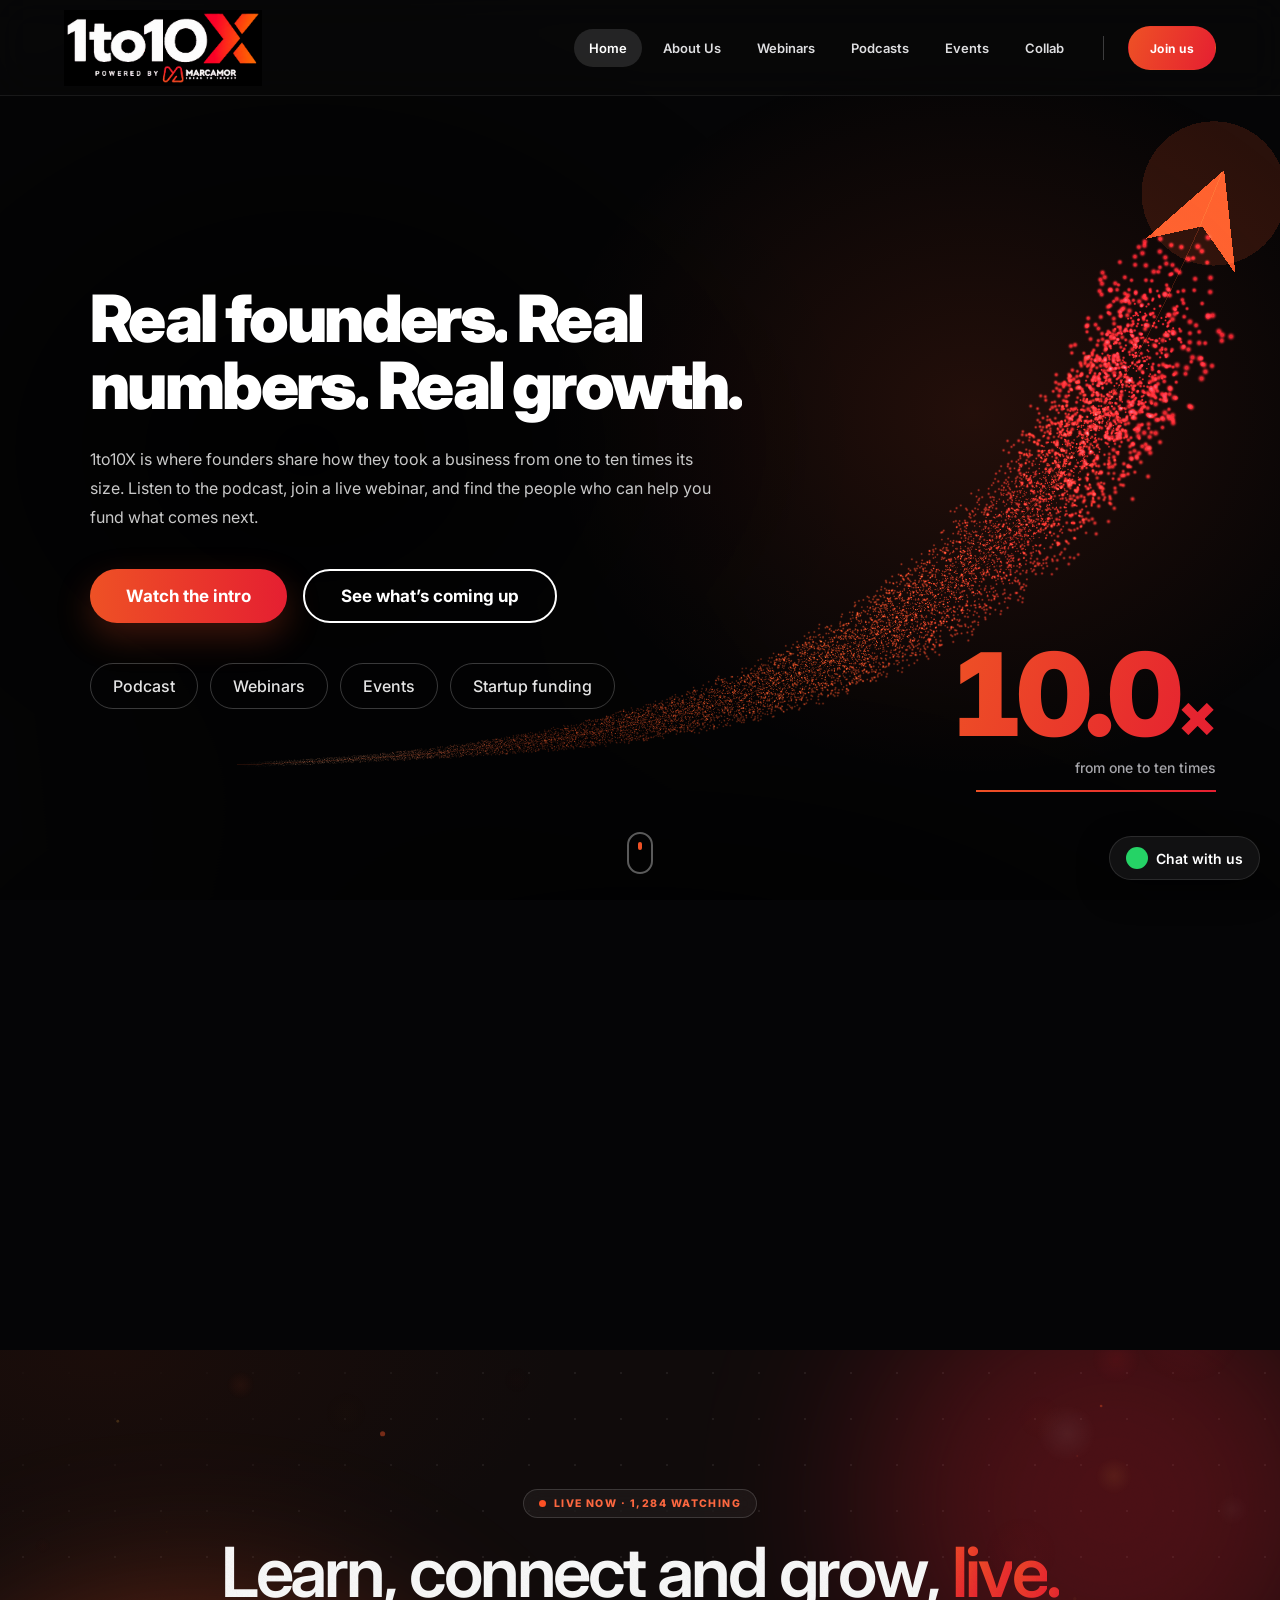
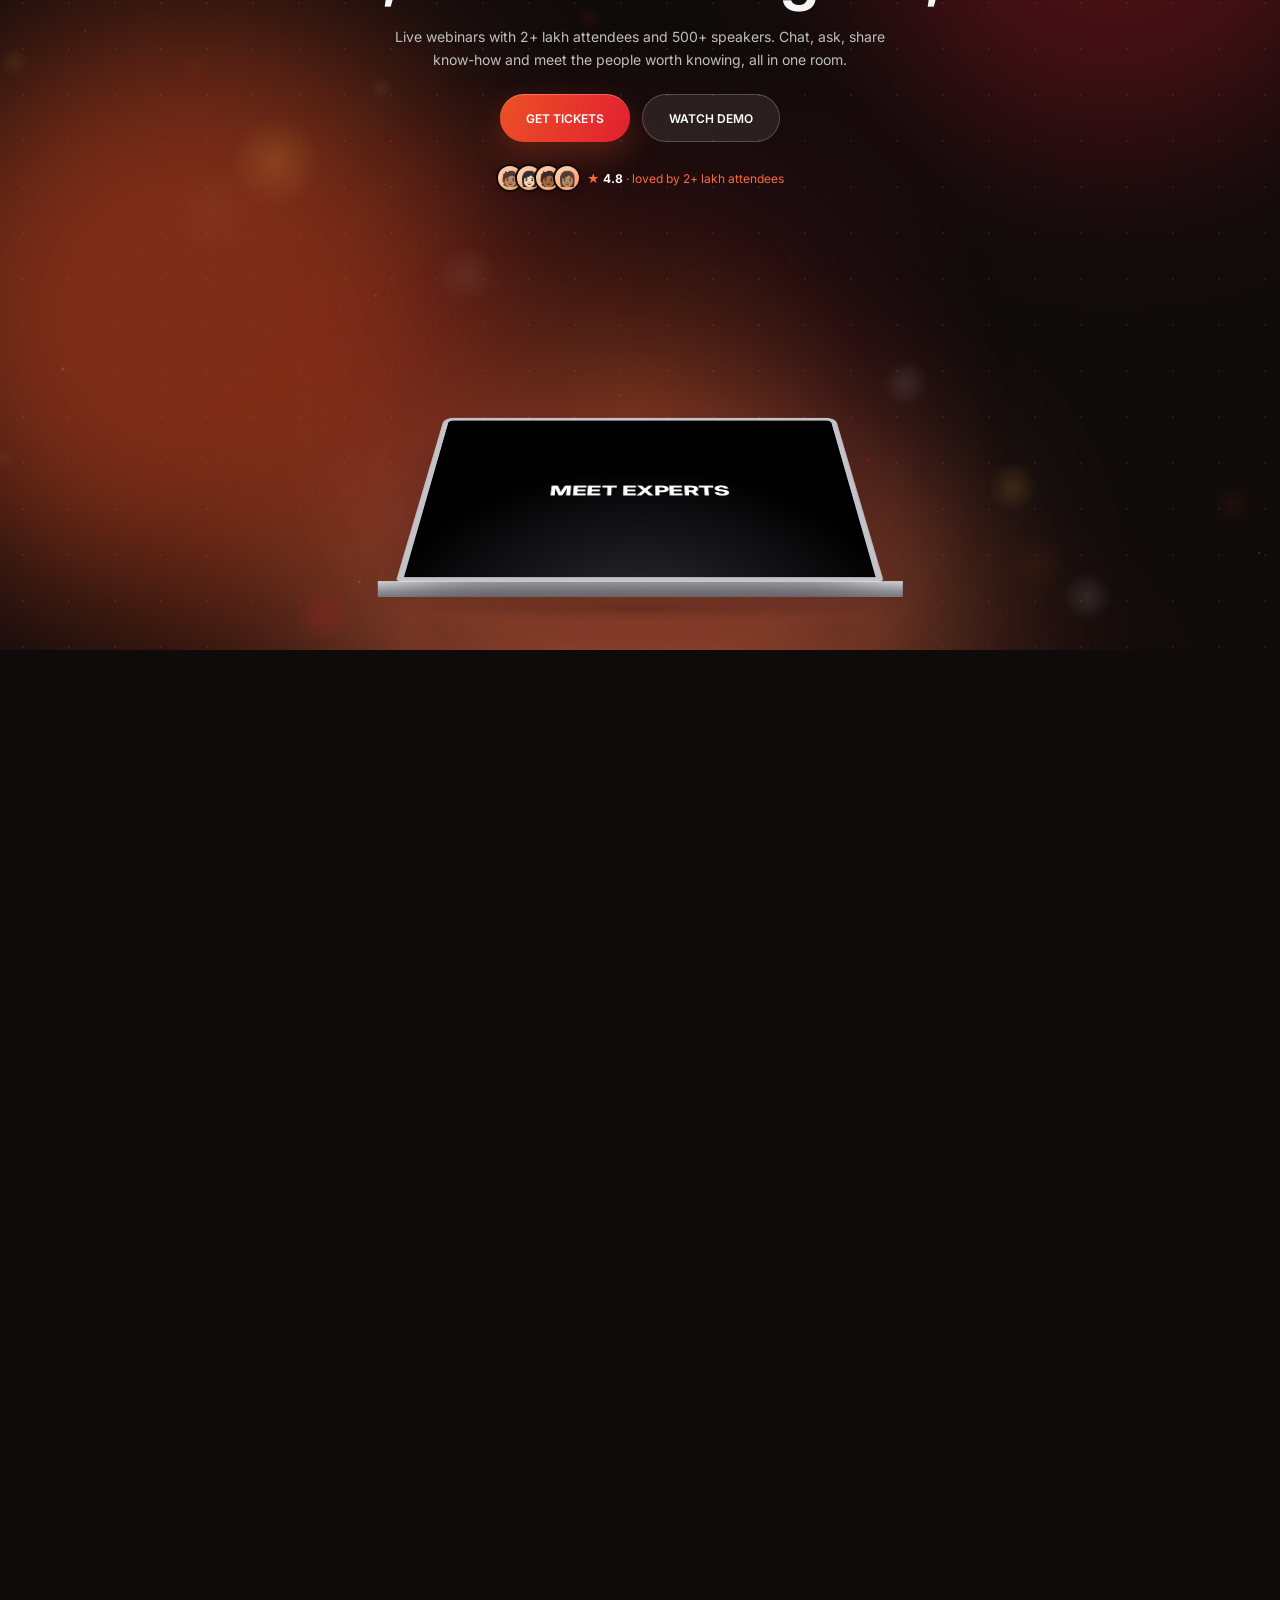
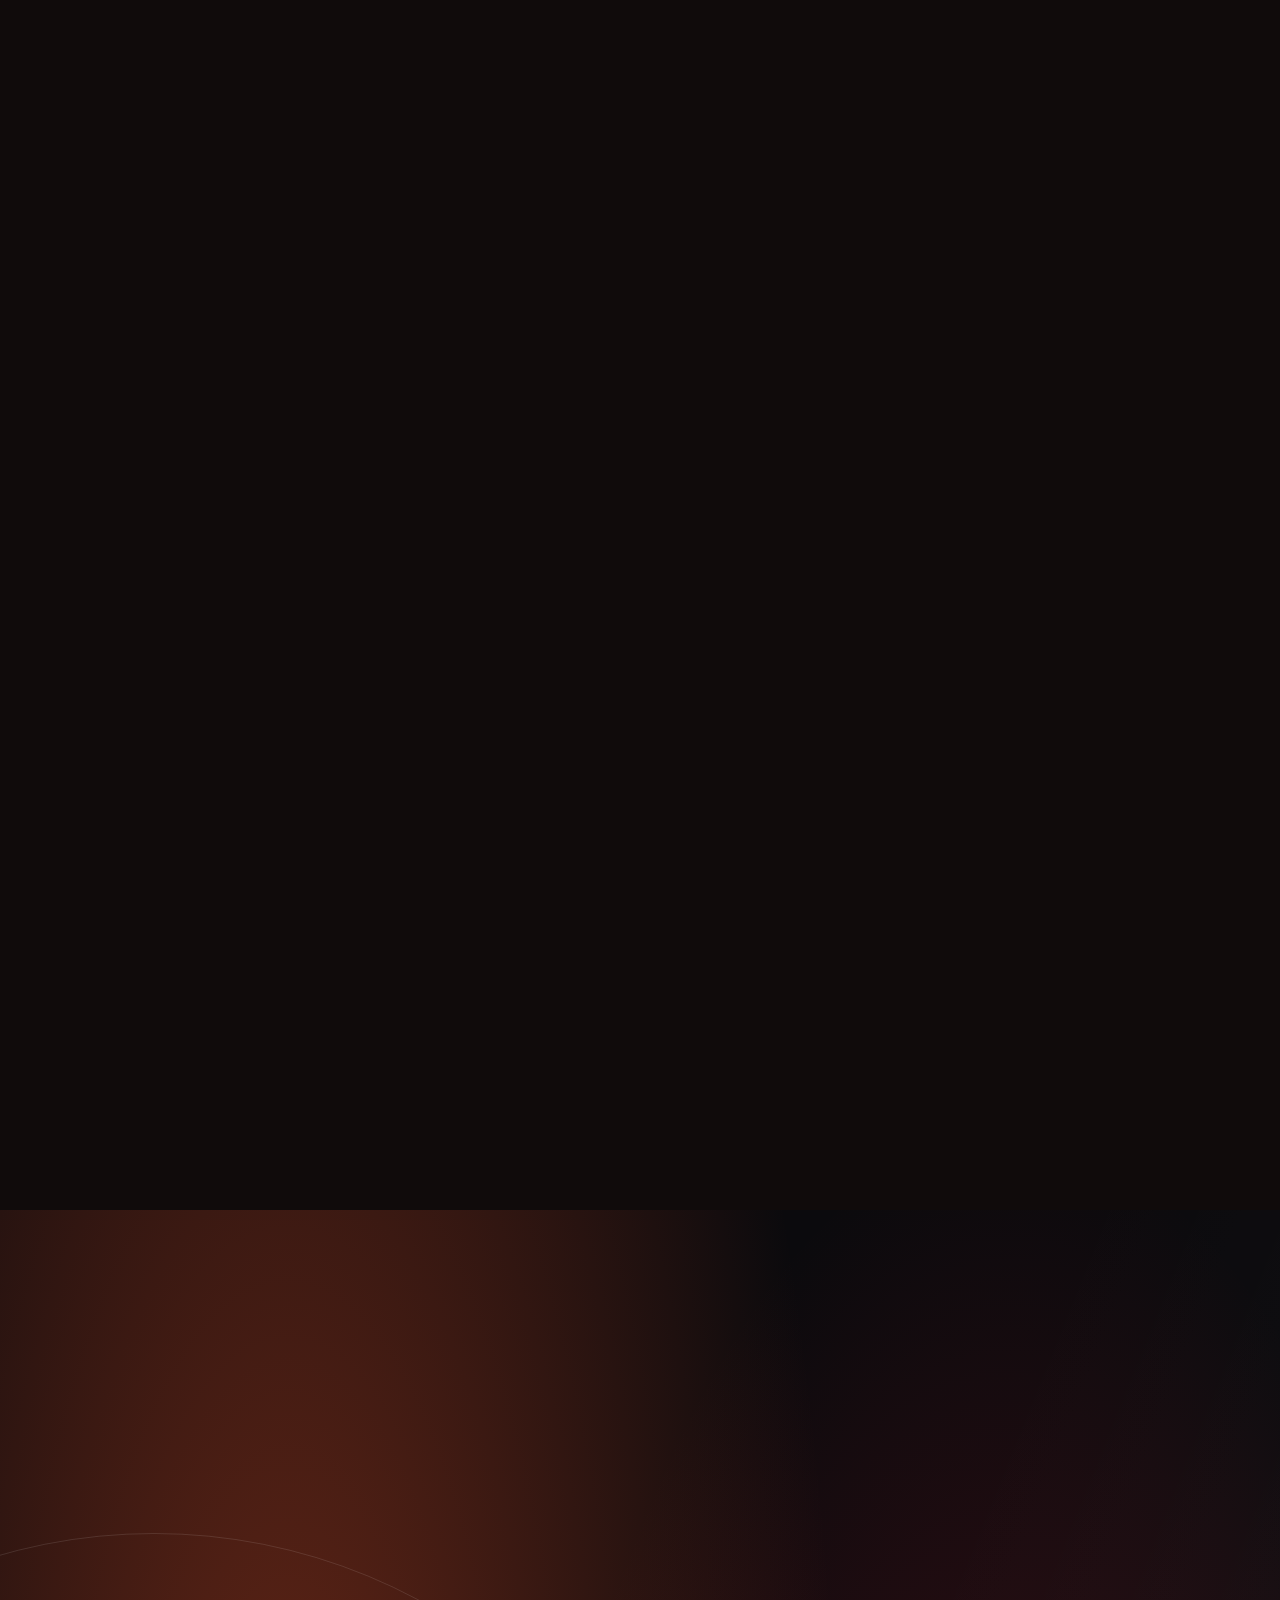
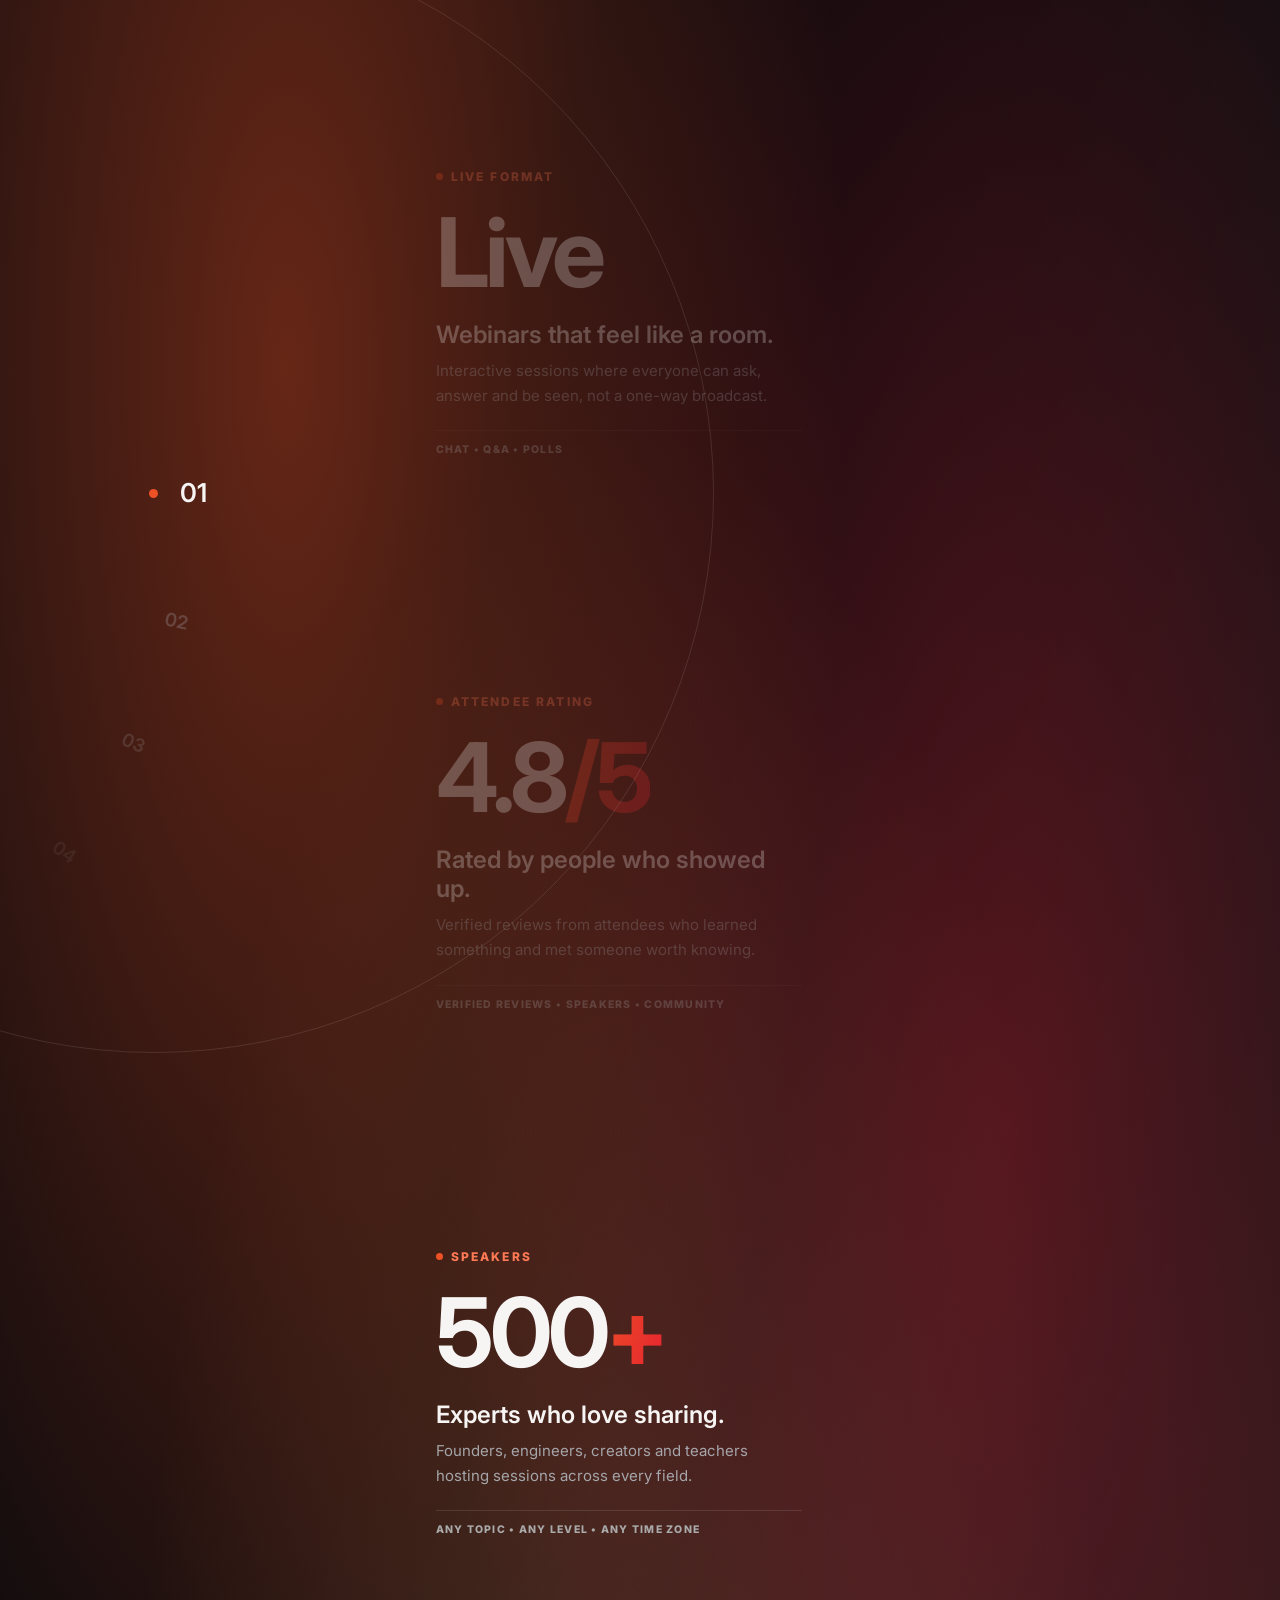
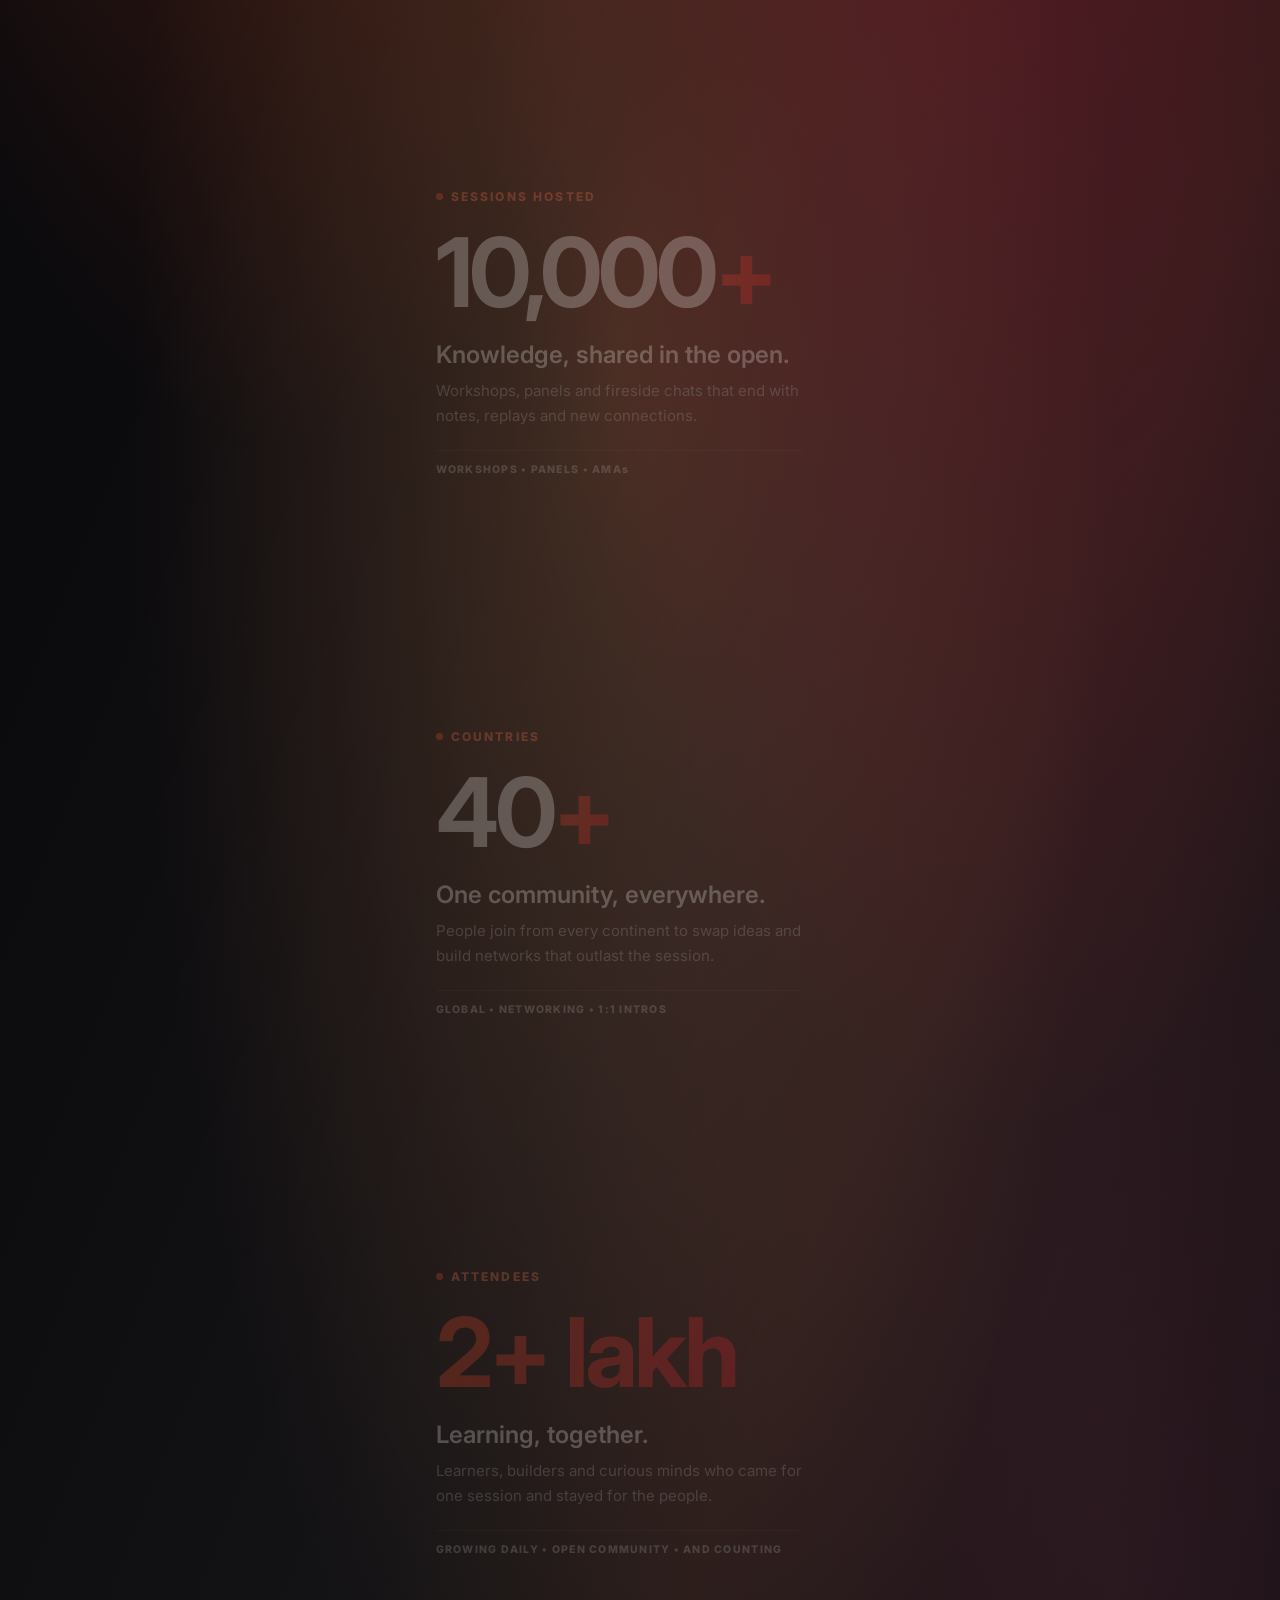
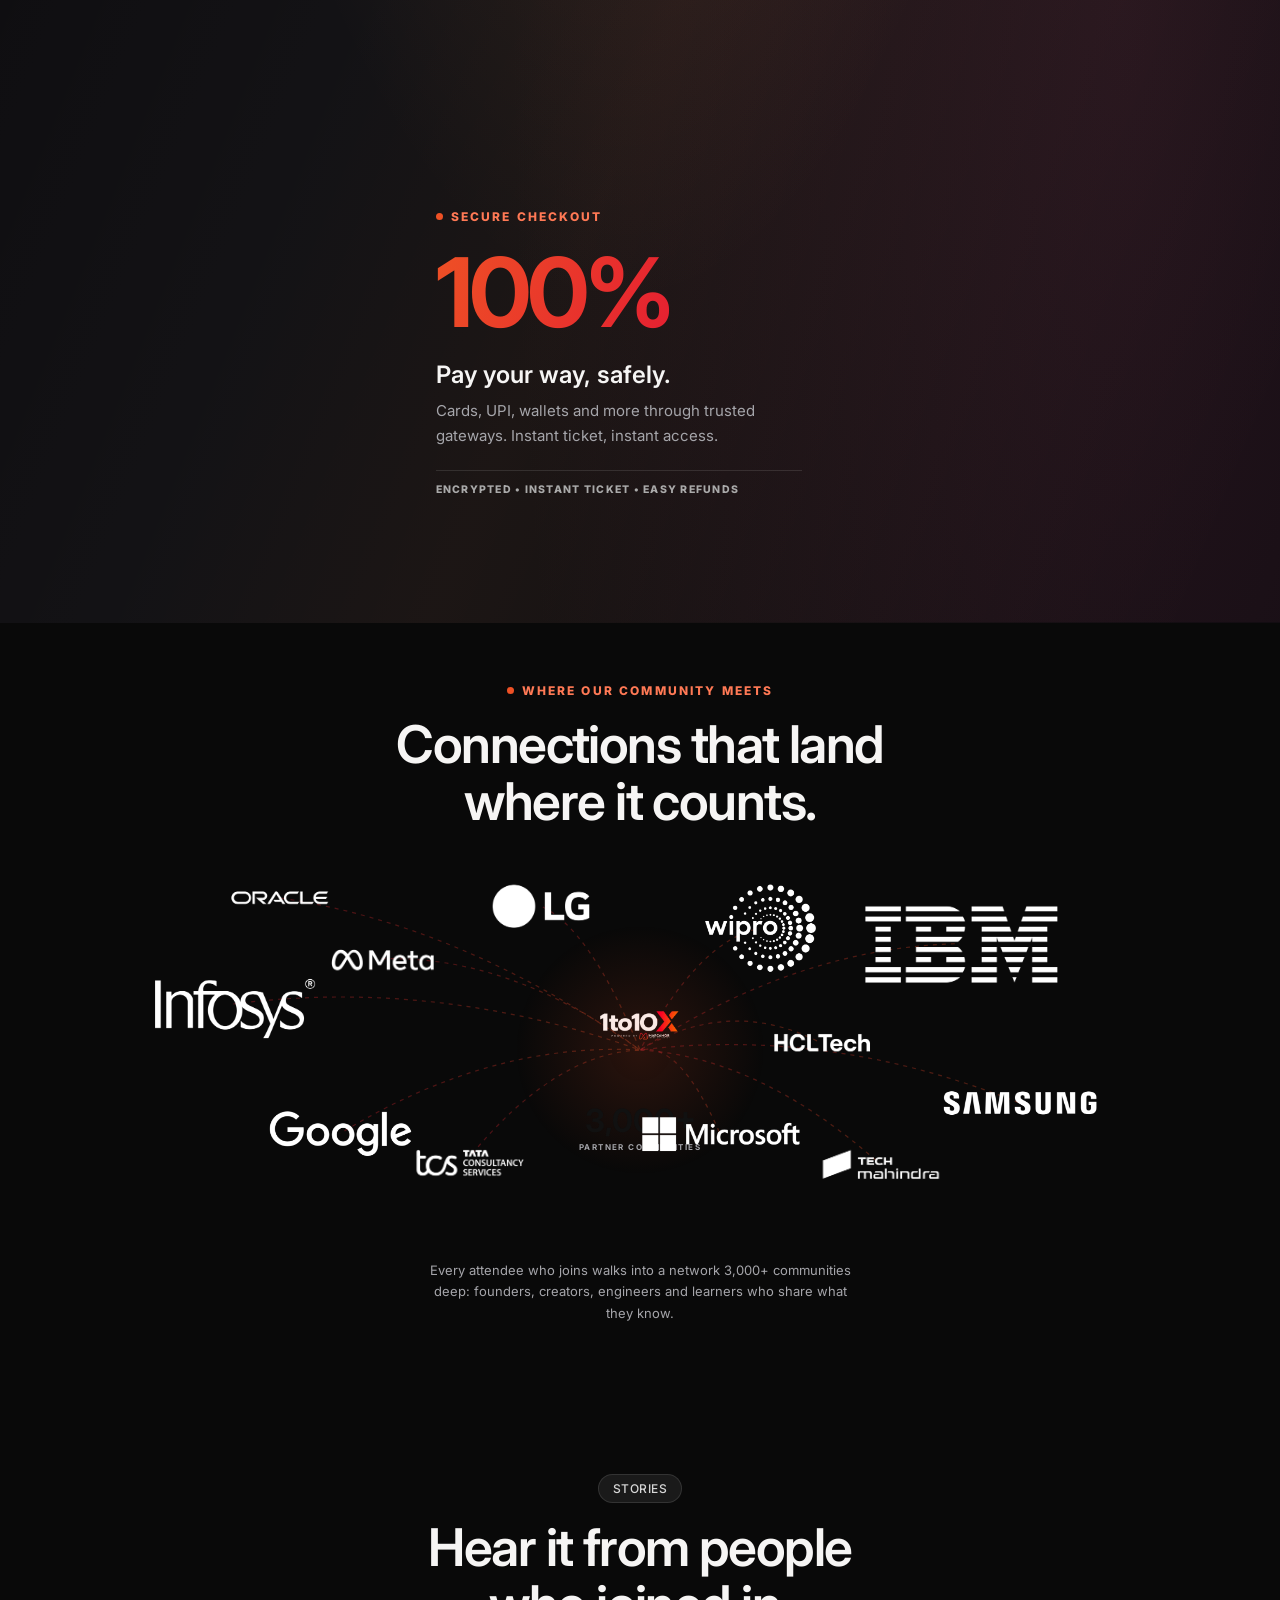
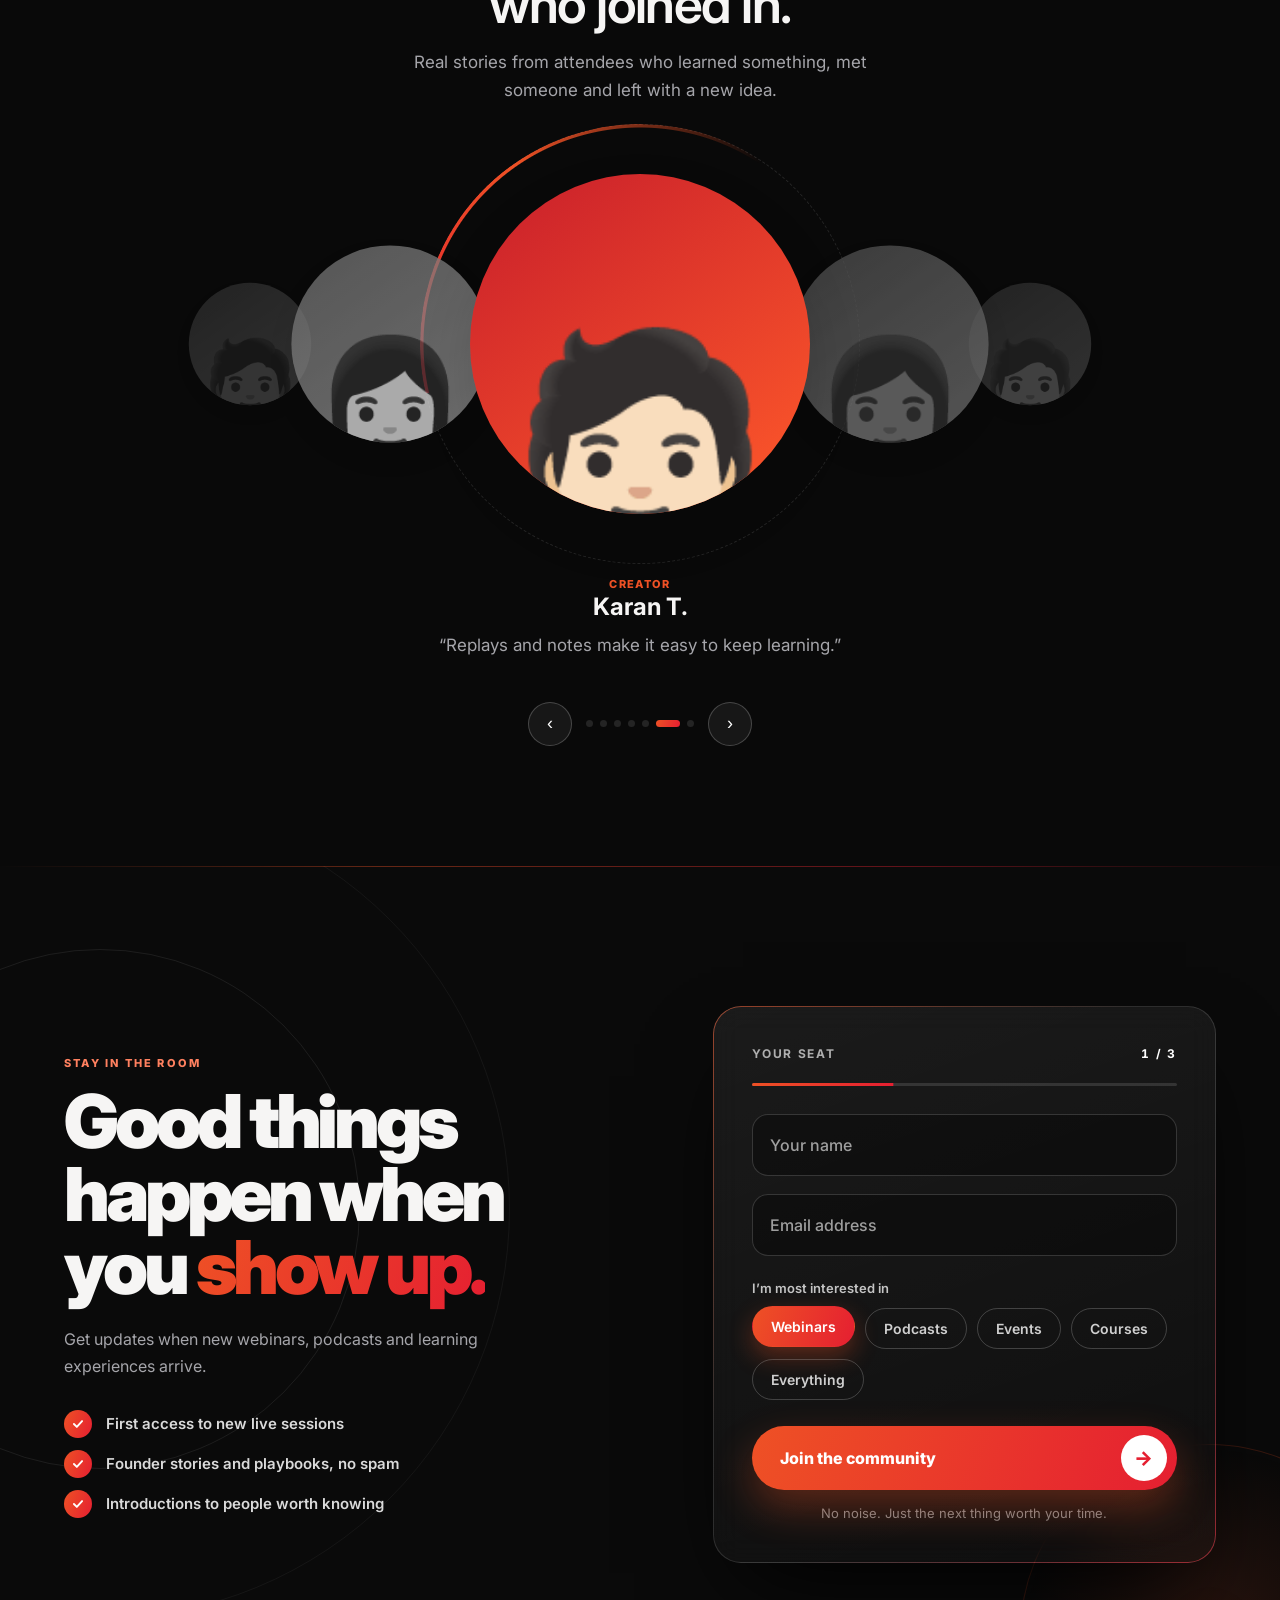
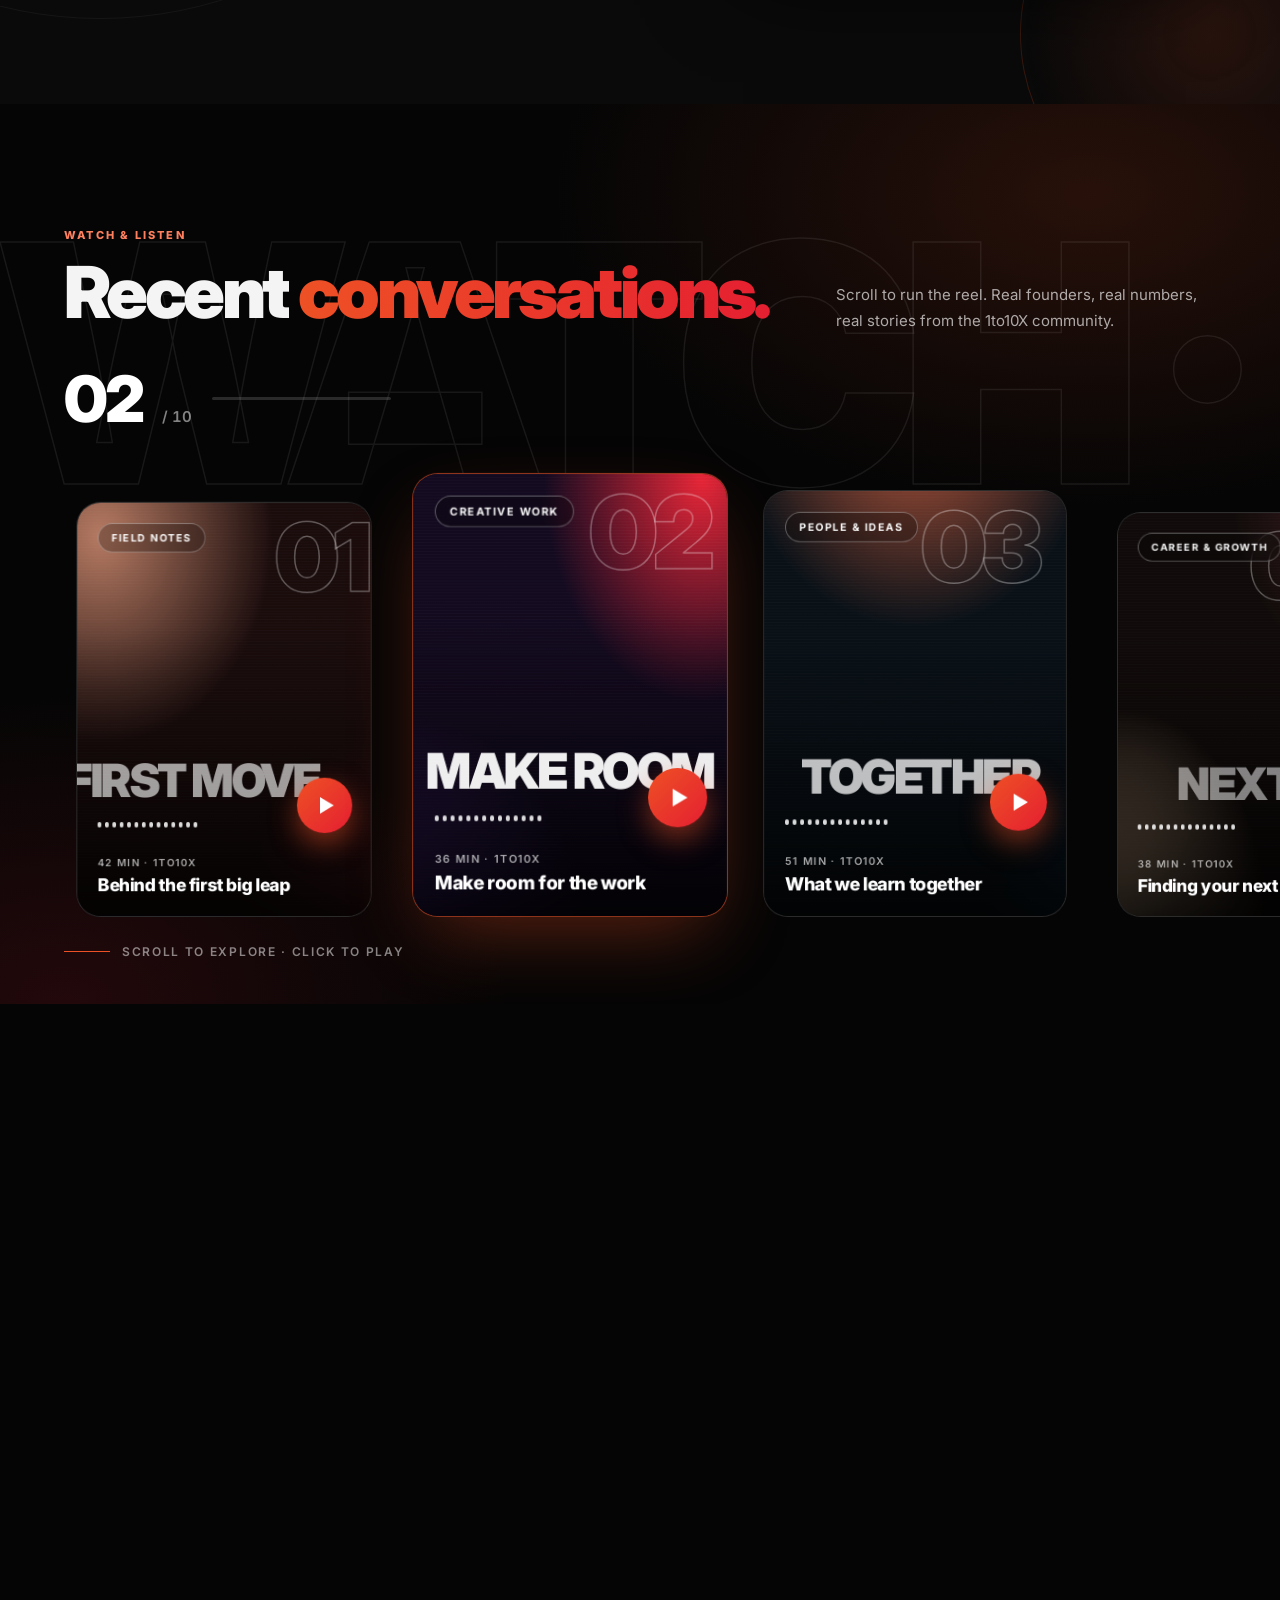
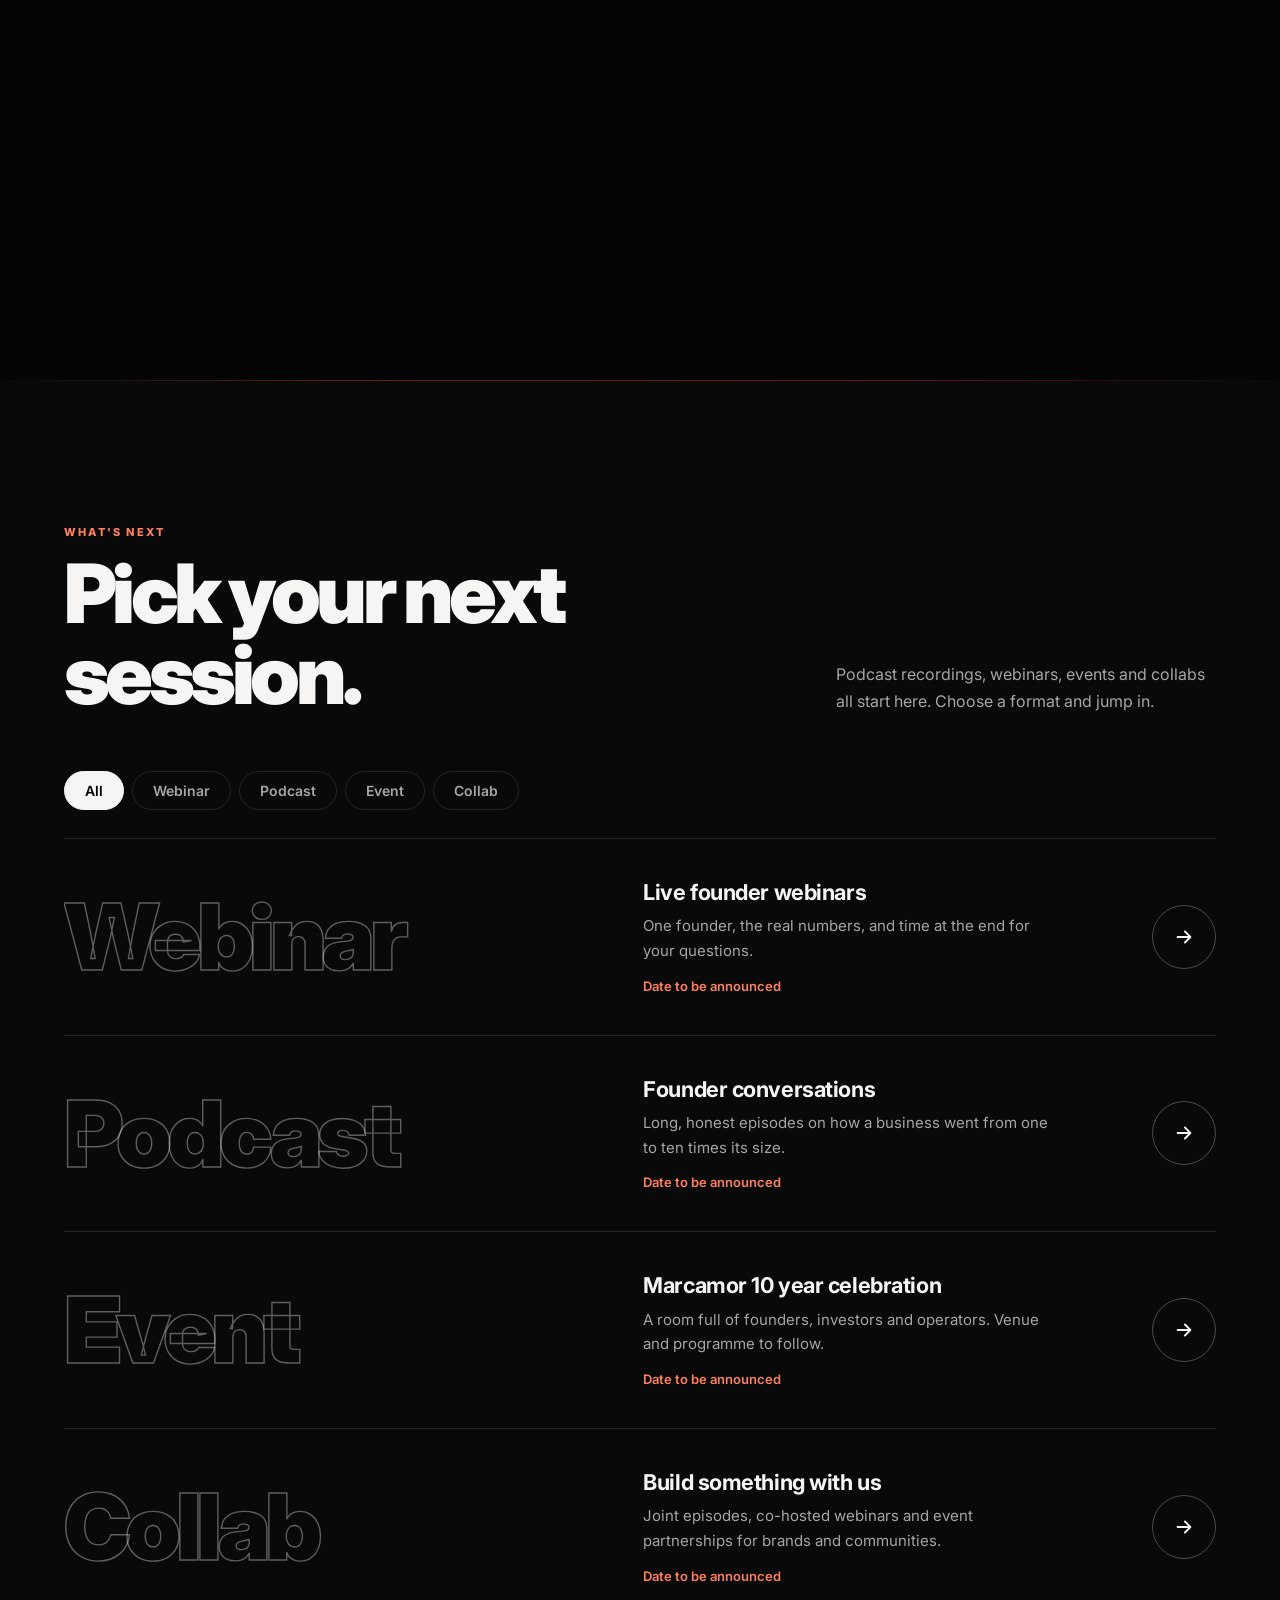
==== commit cfdd565b: "Update website design" ====
--- a/html/index.html
+++ b/html/index.html
@@ -66,11 +66,13 @@
 <div class="hbt"><a class="btn" href="#" onclick="openPay(1);return false" style="margin:0">Get tickets</a><a class="btn wh" href="#recent-videos">Watch demo <b>▶</b></a></div><div class="trust"><span class="av">🧑🏽</span><span class="av">👩🏻</span><span class="av">🧑🏾</span><span class="av">👩🏽</span><span style="margin-left:6px">★ <b style="color:#fff">4.8</b> · loved by 2+ lakh attendees</span></div></div>
 <div class="hl" id="hl"><div class="glow"></div><div class="lw" id="lw"><div class="lid" id="lid"><div class="hsc light" id="hsc"><span></span></div><div class="gls"></div></div><div class="hbase"></div></div><div class="hsh"></div><div class="refl"></div></div>
 </div></section>
+<div class="numbers-story">
 <section class="intro"><div class="eyebrow" style="justify-content:center">By the numbers</div>
 <h2>Seven numbers.<br>One promise.</h2>
 <p class="sub">Scroll through what 1to10X has built: the rooms we host, the speakers on stage, and the community that shows up to share, connect and learn.</p></section>
 
 <section class="stats" id="stats"><div class="wheel"><div class="arcl"></div><i class="dt"></i><span class="wn">01</span><span class="wn">02</span><span class="wn">03</span><span class="wn">04</span><span class="wn">05</span><span class="wn">06</span><span class="wn">07</span></div></section>
+</div>
 
 <section class="net" id="net2"><div class="eyebrow" style="justify-content:center">Where our community meets</div><h2>Connections that land<br>where it counts.</h2>
 <div class="nw" id="nw"><svg id="nsv" viewBox="0 0 1000 380"></svg><div class="ctr"><img id="nimg" alt="" src="../Assests/1to10x-Logo.png"><b id="ncount">0+</b><small>PARTNER COMMUNITIES</small></div></div>
--- a/css/index.css
+++ b/css/index.css
@@ -21,7 +21,7 @@
 
 
 
-.stat{min-height:92vh;display:flex;align-items:center;opacity:.25;transition:.5s}.stat.on{opacity:1}
+.stat{min-height:60svh;display:flex;align-items:center;opacity:.25;transition:.5s}.stat.on{opacity:1}
 .stat .c{width:100%;display:grid;grid-template-columns:1.1fr 1fr;align-items:center;gap:30px;padding-left:max(24px,18vw)}
 .stat .big{font-size:clamp(60px,9vw,96px);font-weight:700;letter-spacing:-.04em;line-height:1}.big em{color:var(--blue);font-style:normal}
 .stat h3{font-size:24px;font-weight:600;margin:20px 0 10px}.stat .tags{border-top:1px solid var(--line);margin-top:22px;padding-top:12px;font-size:10.5px;font-weight:800;letter-spacing:.12em;color:var(--mut)}
@@ -115,7 +115,7 @@
 .wheel .arcl{position:absolute;left:calc(12vw - 560px);top:calc(50vh - 560px);width:1120px;height:1120px;border:1px solid var(--line);border-radius:50%}
 .wheel .dt{position:absolute;left:calc(12vw - 5px);top:calc(50vh - 4px);width:9px;height:9px;border-radius:50%;background:var(--blue)}
 .wn{position:absolute;left:0;top:0;font-weight:600;font-size:26px;will-change:transform,opacity;transform-origin:0 50%}
-.stat .c{padding-left:max(24px,27vw)}.art{animation:none;position:relative;height:430px}
+.stat .c{padding-left:max(24px,27vw)}.art{animation:none;position:relative;height:300px}
 .art span{position:absolute;line-height:1;transform:rotate(var(--r));animation:fl2 6s ease-in-out infinite;filter:drop-shadow(0 14px 14px #0002)}@keyframes fl2{50%{translate:0 -14px}}
 .net{padding:60px 0 40px;text-align:center}.net h2{margin:18px 0 0}
 .nw{position:relative;container-type:inline-size;width:min(1000px,94vw);aspect-ratio:1000/380;margin:30px auto 20px}.nw svg{position:absolute;inset:0;width:100%;height:100%}
@@ -216,10 +216,6 @@
 .h0g{list-style:none;padding:0;margin:40px 0 0;display:flex;flex-wrap:wrap;gap:12px}
 .h0g li{padding:12px 22px;border:1px solid #ffffff38;border-radius:99px;color:#e4e4e4;font:500 16px Inter,sans-serif}
 
-.h0t>*{animation:h0up 1s cubic-bezier(.2,.8,.2,1) both}
-.h0t>p{animation-delay:.12s}.h0t>.h0b{animation-delay:.22s}.h0t>.h0g{animation-delay:.32s}
-@keyframes h0up{from{opacity:0;transform:translateY(34px);filter:blur(8px)}}
-
 .h0c{position:absolute;left:50%;bottom:26px;width:26px;height:42px;margin-left:-13px;border:2px solid #ffffff59;border-radius:99px;z-index:3}
 .h0c i{position:absolute;left:50%;top:8px;width:4px;height:8px;margin-left:-2px;border-radius:4px;background:#ee5125;animation:h0s 1.8s infinite}
 @keyframes h0s{60%{transform:translateY(14px);opacity:0}}
@@ -245,7 +241,7 @@
 @media(max-width:760px){.hero{height:300vh!important}}
 
 @media(prefers-reduced-motion:reduce){
-  .h0t>*,.h0c i{animation:none!important}
+  .h0c i{animation:none!important}
 }
 
 /* Marcamor family look */
--- a/css/theme.css
+++ b/css/theme.css
@@ -177,3 +177,77 @@
 html body .fl2{width:min(340px,70vw)!important;height:auto!important;margin-bottom:38px}
 @media(max-width:900px){html body .lg img,html body.home-page .lg img,html body.experience-page .lg img{height:66px!important;max-width:min(48vw,240px)}html body header,html body header .hw{min-height:84px}}
 @media(max-width:480px){html body .lg img,html body.home-page .lg img,html body.experience-page .lg img{height:58px!important;max-width:calc(100vw - 120px)}html body header,html body header .hw{min-height:76px}}
+
+/* Keep the numbers intro and all seven scroll panels on one continuous animated backdrop. */
+.home-page .numbers-story {
+  position: relative;
+  isolation: isolate;
+  background: #0b0a0d;
+}
+.home-page .numbers-story::before {
+  content: "";
+  position: absolute;
+  inset: 0;
+  z-index: 0;
+  pointer-events: none;
+  background:
+    radial-gradient(ellipse at 18% 16%, #ee512566 0, transparent 30%),
+    radial-gradient(ellipse at 82% 30%, #e51f3152 0, transparent 32%),
+    radial-gradient(ellipse at 42% 62%, #ff9a5b38 0, transparent 36%),
+    radial-gradient(ellipse at 88% 88%, #70304c40 0, transparent 32%);
+  background-size: 125% 112%, 118% 120%, 130% 116%, 120% 124%;
+  background-position: 0% 0%, 100% 0%, 20% 100%, 90% 100%;
+  animation: numbers-silk-drift 24s ease-in-out infinite alternate;
+}
+.home-page .numbers-story::after {
+  content: "";
+  position: absolute;
+  inset: 0;
+  z-index: 0;
+  pointer-events: none;
+  background:
+    linear-gradient(112deg, transparent 25%, #ffffff09 43%, #ffb27a12 50%, transparent 68%);
+  background-size: 200% 100%;
+  animation: numbers-silk-sheen 18s ease-in-out infinite alternate;
+}
+.home-page .numbers-story > .intro,
+.home-page .numbers-story > .stats {
+  position: relative;
+  z-index: 1;
+  background: transparent;
+}
+.home-page .numbers-story .stat > * {
+  position: relative;
+  z-index: 1;
+}
+.home-page .stat {
+  position: relative;
+}
+.home-page .stat::after {
+  content: "";
+  position: absolute;
+  inset: 0;
+  z-index: 0;
+  pointer-events: none;
+  background: radial-gradient(ellipse at 72% 50%, #ee51251c, transparent 56%);
+  opacity: 0;
+  transition: opacity .8s ease;
+}
+.home-page .stat.on::after { opacity: 1; }
+@media(max-width:760px) {
+  .home-page .numbers-story .stat { min-height: 62svh; }
+  .home-page .numbers-story .stat .c { padding-left: 24px; gap: 8px; }
+  .home-page .numbers-story .stat .art { height: 190px; }
+}
+@keyframes numbers-silk-drift {
+  from { background-position: 0% 0%, 100% 0%, 20% 100%, 90% 100%; }
+  to { background-position: 100% 100%, 0% 100%, 80% 0%, 10% 0%; }
+}
+@keyframes numbers-silk-sheen {
+  from { background-position: 100% 0, 0 0; }
+  to { background-position: 0 0, 0 0; }
+}
+@media(prefers-reduced-motion:reduce) {
+  .home-page .numbers-story::before,
+  .home-page .numbers-story::after { animation: none; }
+}
--- a/css/testimonials.css
+++ b/css/testimonials.css
@@ -13,7 +13,9 @@
 .tm-title { margin: 0; font-size: clamp(34px, 5vw, 72px); font-weight: 750; letter-spacing: -.065em; line-height: 1; }
 .tm-title em { font-style: normal; background: var(--grad); -webkit-background-clip: text; background-clip: text; color: transparent; }
 
-.tm-stage { position: relative; perspective: 1500px; transform-style: preserve-3d; min-height: 360px; }
+.tm-stage { position: relative; perspective: 1500px; transform-style: preserve-3d; min-height: 360px; cursor: grab; touch-action: pan-y; }
+.tm-stage.is-dragging { cursor: grabbing; user-select: none; }
+.tm-stage.is-dragging .tm-card { pointer-events: none; }
 .tm-card {
   position: absolute; left: 50%; top: 50%; width: min(500px, 82vw); display: grid; gap: 18px; padding: clamp(24px, 3vw, 38px);
   border: 1px solid #ffffff24; border-radius: 28px; cursor: pointer; will-change: transform, opacity, filter; transform-style: preserve-3d;
--- a/css/faq.css
+++ b/css/faq.css
@@ -59,11 +59,48 @@
 .faq-empty b { display: block; font-size: 24px; letter-spacing: -.04em; } .faq-empty p { margin: 8px 0 18px; color: var(--mut); }
 
 /* marquee */
-.faq-marquee { position: relative; margin-top: clamp(70px, 12vh, 140px); padding: 34px 0 44px; border-top: 1px solid #ffffff14; overflow: hidden; transform: skewY(-2deg); }
-.faq-row { display: flex; width: max-content; gap: 38px; white-space: nowrap; will-change: transform; }
-.faq-row span { font-size: clamp(54px, 9vw, 150px); font-weight: 800; letter-spacing: -.06em; line-height: 1.05; color: transparent; -webkit-text-stroke: 1.5px #ffffff30; }
-.faq-row span:nth-child(3n) { -webkit-text-stroke: 0; background: var(--grad); -webkit-background-clip: text; background-clip: text; color: transparent; }
-.faq-row.r2 { margin-top: 6px; } .faq-row.r2 span { -webkit-text-stroke-color: #ee512544; }
+.faq-marquee {
+  position: relative;
+  margin-top: clamp(70px, 12vh, 140px);
+  padding: clamp(24px, 4vw, 48px) 0 clamp(32px, 5vw, 60px);
+  border-top: 1px solid #ffffff1f;
+  overflow: hidden;
+  -webkit-mask-image: linear-gradient(90deg, transparent, #000 7%, #000 93%, transparent);
+  mask-image: linear-gradient(90deg, transparent, #000 7%, #000 93%, transparent);
+}
+.faq-row { display: flex; width: max-content; gap: clamp(24px, 4vw, 64px); white-space: nowrap; will-change: transform; }
+.faq-row span {
+  color: transparent;
+  font-size: clamp(48px, 7.6vw, 124px);
+  font-weight: 800;
+  letter-spacing: -.065em;
+  line-height: 1;
+  -webkit-text-stroke: 1.5px #f6f5f48c;
+  text-shadow: 0 0 22px #ee51251a;
+}
+.faq-row span:nth-child(3n) {
+  background: var(--grad);
+  -webkit-background-clip: text;
+  background-clip: text;
+  color: transparent;
+  -webkit-text-stroke-color: transparent;
+  text-shadow: 0 0 28px #ee512533;
+}
+.faq-row.r2 { margin-top: 12px; }
+.faq-row.r2 span {
+  color: transparent;
+  font-size: clamp(36px, 5.5vw, 88px);
+  -webkit-text-stroke: 1px #ee987b80;
+  text-shadow: 0 0 18px #ee51251a;
+}
+.faq-row.r2 span:nth-child(3n) {
+  background: var(--grad);
+  -webkit-background-clip: text;
+  background-clip: text;
+  color: transparent;
+  -webkit-text-stroke-color: transparent;
+  opacity: .85;
+}
 
 @media (max-width: 980px) {
   .faq-wrap { grid-template-columns: 1fr; }
--- a/css/sections.css
+++ b/css/sections.css
@@ -5,10 +5,9 @@
    ========================================================== */
 
 /* ---------- INTRO: WebGL layer, split headline, growth read-out ---------- */
+#h0c{display:none!important}
 #h0gl{position:absolute;inset:0;width:100%;height:100%;display:block}
-.h0.webgl-on #h0c{display:none}
 .h0.gl-pending .h0t h1{visibility:hidden}
-.h0.webgl-on .h0t>*{animation:none}
 .h0m{display:inline-block;overflow:hidden;vertical-align:top;padding-bottom:.1em;margin-bottom:-.1em}
 .h0wd{display:inline-block;will-change:transform}
 .h0x{position:absolute;right:max(24px,5vw);bottom:clamp(84px,12vh,120px);z-index:2;text-align:right;pointer-events:none;color:var(--ink)}
